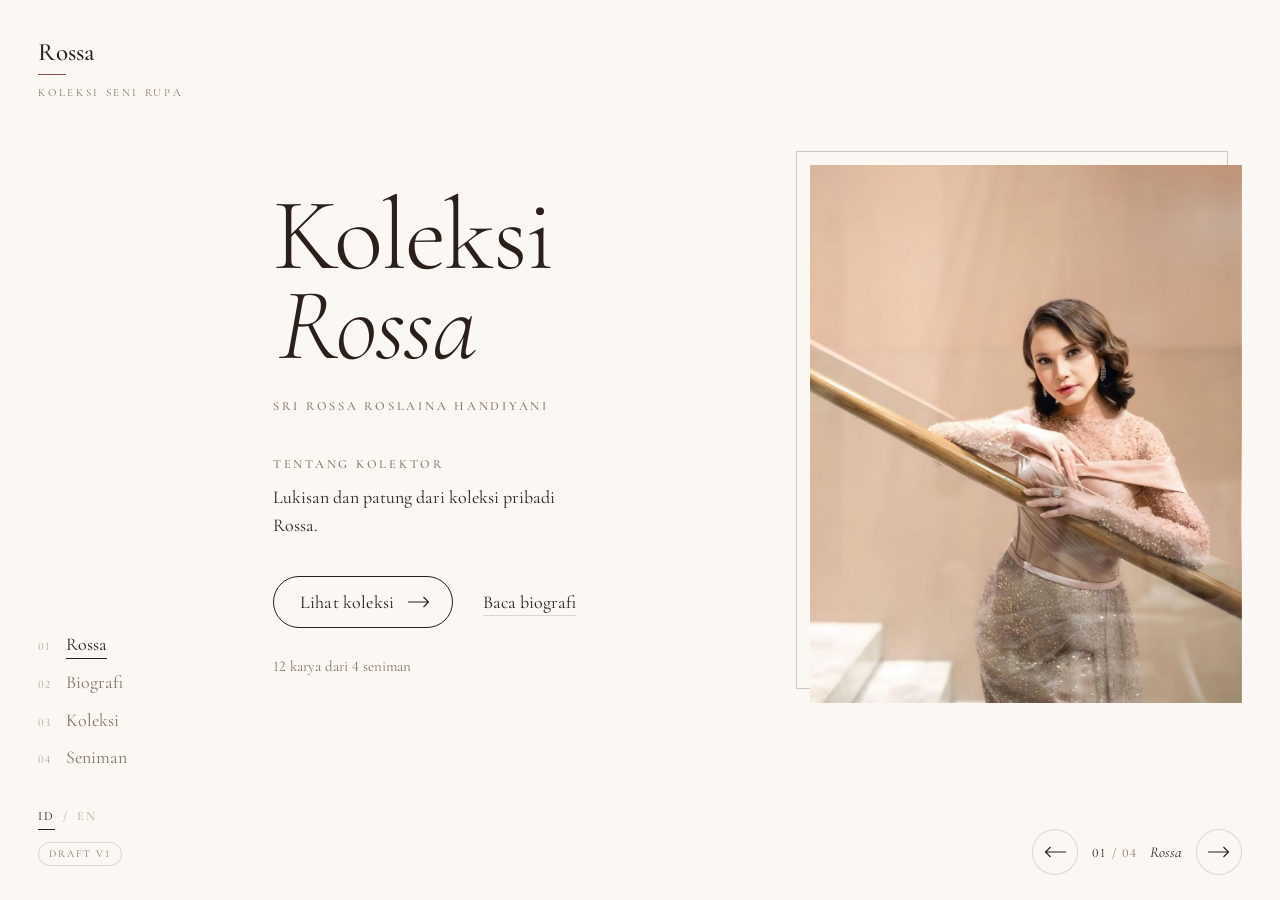
==== preview/Rossa_E-Katalog_Preview_v2.html @ 31f8afa4 "Tambah preview satu file situs (v2) Seluruh situs dalam satu HTML (CSS, JS, huruf, dan potret di-inl" ====
<!doctype html>
<html lang="id">
<head>
  <meta charset="utf-8">
  <meta name="viewport" content="width=device-width, initial-scale=1, viewport-fit=cover">
  <title>Rossa · Koleksi Seni Rupa</title>
  <meta name="description" content="Katalog koleksi seni rupa Rossa: lukisan, patung, dan para senimannya.">
  <meta name="theme-color" content="#FBF7F2">
  <meta property="og:title" content="Rossa · Koleksi Seni Rupa">
  <meta property="og:description" content="Katalog koleksi seni rupa Rossa: lukisan, patung, dan para senimannya.">
  <meta property="og:image" content="">
  <style>
/* Rossa · Koleksi Seni Rupa
   Tampilan situs. Konten diedit di content.js, bukan di sini. */

/* ---------- Huruf: Cormorant Garamond (SIL Open Font License) ---------- */
@font-face{font-family:"Cormorant Garamond";font-style:normal;font-weight:300;font-display:swap;src:url("[data-uri]") format("woff2")}
@font-face{font-family:"Cormorant Garamond";font-style:normal;font-weight:400;font-display:swap;src:url("[data-uri]") format("woff2")}
@font-face{font-family:"Cormorant Garamond";font-style:normal;font-weight:500;font-display:swap;src:url("[data-uri]") format("woff2")}
@font-face{font-family:"Cormorant Garamond";font-style:normal;font-weight:600;font-display:swap;src:url("[data-uri]") format("woff2")}
@font-face{font-family:"Cormorant Garamond";font-style:italic;font-weight:300;font-display:swap;src:url("[data-uri]") format("woff2")}
@font-face{font-family:"Cormorant Garamond";font-style:italic;font-weight:400;font-display:swap;src:url("[data-uri]") format("woff2")}
@font-face{font-family:"Cormorant Garamond";font-style:italic;font-weight:500;font-display:swap;src:url("[data-uri]") format("woff2")}

/* ---------- Ukuran dasar ---------- */
:root{
  --serif:"Cormorant Garamond","Cormorant",Garamond,"Times New Roman",serif;
  --side-w:clamp(196px,15vw,236px);
  --top-h:64px;
  --dock-h:96px;
  --pad:clamp(20px,3vw,44px);
  --ease:cubic-bezier(.22,.61,.36,1);
  --room-t:.8s;
}

/* ---------- Ruang (palet warna) ----------
   silk   : halaman umum, gading hangat
   linen  : ruang lukisan, peach linen dari latar potret Rossa
   velvet : ruang patung, beludru gelap dengan aksen champagne
   stone  : abu batu, cadangan untuk kategori baru
   olive  : hijau zaitun gelap, cadangan untuk kategori baru */
body{
  --bg:#FBF7F2; --ink:#2B1F1C; --muted:#86736A; --soft:#B5A399;
  --line:rgba(43,31,28,.15); --wire:rgba(43,31,28,.34);
  --accent:#8A4E47; --glow:rgba(255,255,255,.92);
  --floor:#EDE3DA; --plinth:#FFFFFF; --plinth-shade:#ECE4DC;
  --pill:rgba(255,255,255,.7); --pill-line:rgba(43,31,28,.13);
  --bar:#D3C5BC; --bar-on:#2B1F1C; --frame:rgba(43,31,28,.22);
}
body[data-room="linen"]{
  --bg:#F2E5DB; --muted:#86695E; --soft:#B99F92;
  --wire:rgba(43,31,28,.36); --glow:rgba(255,250,245,.92);
  --floor:#E6D4C7; --plinth:#FCF8F4; --plinth-shade:#EADBD0;
  --pill:rgba(255,251,247,.66); --bar:#CDB4A7;
}
body[data-room="velvet"]{
  --bg:#231B1B; --ink:#F1E8E0; --muted:#AE9C92; --soft:#75655E;
  --line:rgba(241,232,224,.14); --wire:rgba(241,232,224,.26);
  --accent:#CFAE7C; --glow:rgba(255,222,190,.10);
  --floor:#191313; --plinth:#ECE4DB; --plinth-shade:#C3B6A9;
  --pill:rgba(255,255,255,.05); --pill-line:rgba(241,232,224,.15);
  --bar:#5C4E48; --bar-on:#F1E8E0; --frame:rgba(241,232,224,.22);
}
body[data-room="stone"]{
  --bg:#E6E3DE; --muted:#78716B; --soft:#A9A29B;
  --accent:#6E5847; --glow:rgba(255,255,255,.8);
  --floor:#D8D3CC; --plinth:#F7F5F2; --plinth-shade:#DAD5CE; --bar:#BEB7AF;
}
body[data-room="olive"]{
  --bg:#2E3027; --ink:#EEEDE4; --muted:#A6A894; --soft:#686A5C;
  --line:rgba(238,237,228,.14); --wire:rgba(238,237,228,.26);
  --accent:#CBB78B; --glow:rgba(240,235,200,.08);
  --floor:#24261F; --plinth:#E9E7DD; --plinth-shade:#C4C2B5;
  --pill:rgba(255,255,255,.05); --pill-line:rgba(238,237,228,.15);
  --bar:#57594C; --bar-on:#EEEDE4; --frame:rgba(238,237,228,.22);
}

/* ---------- Dasar ---------- */
*,*::before,*::after{box-sizing:border-box}
html{-webkit-text-size-adjust:100%;text-size-adjust:100%}
body{
  margin:0; min-height:100vh;
  font-family:var(--serif); font-weight:400;
  font-size:clamp(18px,1.2vw,20px); line-height:1.6;
  background-color:var(--bg); color:var(--ink);
  -webkit-font-smoothing:antialiased; -moz-osx-font-smoothing:grayscale;
  font-kerning:normal; font-variant-numeric:oldstyle-nums proportional-nums;
  transition:background-color var(--room-t) var(--ease), color var(--room-t) var(--ease);
}
a{color:inherit;text-decoration:none}
img{display:block;max-width:100%}
button{font:inherit;color:inherit;background:none;border:0;padding:0;margin:0;cursor:pointer}
h1,h2,h3,p{margin:0}
em{font-style:italic}
:focus-visible{outline:1px solid var(--accent);outline-offset:4px}
main{display:block;outline:none}
main:focus{outline:none}
.noscript{padding:40px;font-size:20px}

.skip-link{position:fixed;z-index:100;left:12px;top:-80px;padding:10px 16px;background:var(--ink);color:var(--bg);font-size:16px}
.skip-link:focus{top:12px}

.label{font-size:12.5px;font-weight:500;letter-spacing:.22em;text-transform:uppercase;color:var(--muted);font-variant-numeric:lining-nums;transition:color var(--room-t) var(--ease)}
.muted{color:var(--muted);transition:color var(--room-t) var(--ease)}
.link-u{box-shadow:inset 0 -1px 0 var(--line);transition:box-shadow .3s var(--ease),color .3s}
.link-u:hover{box-shadow:inset 0 -1px 0 currentColor}
.arrow{display:inline-block;flex:0 0 auto}

.btn-pill{
  display:inline-flex;align-items:center;gap:14px;height:52px;padding:0 22px 0 26px;
  border:1px solid var(--ink);border-radius:999px;font-size:18px;letter-spacing:.01em;
  transition:background-color .35s var(--ease),color .35s var(--ease),border-color var(--room-t);
}
.btn-pill:hover{background:var(--ink);color:var(--bg)}

/* ---------- Kolom samping (desktop) ---------- */
.side{
  position:fixed;z-index:40;left:0;top:0;bottom:0;width:var(--side-w);
  padding:40px 0 34px var(--pad);
  display:flex;flex-direction:column;justify-content:space-between;
  pointer-events:none;color:var(--ink);
}
.side > *{pointer-events:auto}
.brand{display:inline-flex;flex-direction:column;gap:9px;width:max-content}
.brand-name{font-size:25px;line-height:1;font-weight:500;letter-spacing:.01em}
.brand-rule{display:block;width:28px;height:1px;background:var(--accent);transition:background-color var(--room-t)}
.brand-sub{font-size:11px;letter-spacing:.24em;text-transform:uppercase;color:var(--muted);transition:color var(--room-t)}
.side-bottom{display:grid;gap:30px}
.side-nav ol{list-style:none;margin:0;padding:0;display:grid;gap:9px}
.side-nav a{display:inline-flex;align-items:baseline;gap:12px;font-size:18px;color:var(--muted);transition:color .3s}
.side-nav a:hover{color:var(--ink)}
.side-nav .n{font-size:11.5px;letter-spacing:.08em;color:var(--soft);font-variant-numeric:lining-nums;min-width:16px;transition:color var(--room-t)}
.side-nav a[aria-current="page"]{color:var(--ink)}
.side-nav a[aria-current="page"] .t{box-shadow:inset 0 -1px 0 currentColor}
.side-foot{display:grid;gap:12px;justify-items:start}
.lang{display:flex;align-items:center;gap:8px;font-size:12.5px;letter-spacing:.16em;color:var(--soft)}
.lang button{padding:4px 0;color:var(--soft);letter-spacing:.16em;transition:color .3s}
.lang button:hover{color:var(--ink)}
.lang button[aria-pressed="true"]{color:var(--ink);box-shadow:inset 0 -1px 0 currentColor}
.draft-tag{display:inline-block;padding:3px 10px 2px;border:1px solid var(--line);border-radius:999px;font-size:10.5px;letter-spacing:.18em;text-transform:uppercase;color:var(--muted);white-space:nowrap;font-variant-numeric:lining-nums}
.contact-link{font-size:15px;color:var(--muted)}
.menu-btn{display:none}
.side > .draft-tag{display:none}
.menu .brand{flex-direction:row;align-items:center;gap:12px}
.menu .brand-name{font-size:22px}
.menu .brand-rule{width:26px;background:var(--muted)}
.end-link{display:block;width:max-content;max-width:100%;transition:color .3s}
.end-link:hover{color:var(--accent)}

main{margin-left:var(--side-w);min-height:100vh}

/* ---------- Menu (ponsel) ---------- */
.menu{
  position:fixed;inset:0;z-index:60;background:var(--bg);color:var(--ink);
  display:flex;flex-direction:column;padding:12px 16px calc(28px + env(safe-area-inset-bottom)) 20px;
}
.menu[hidden]{display:none}
.menu-top{display:flex;align-items:center;justify-content:space-between;height:52px}
.menu nav{margin-top:auto}
.menu nav ol{list-style:none;margin:0;padding:0;display:grid;gap:6px}
.menu nav a{display:flex;align-items:baseline;gap:16px;font-size:44px;line-height:1.12;font-weight:300}
.menu nav a .n{font-size:13px;letter-spacing:.1em;color:var(--soft);font-variant-numeric:lining-nums;min-width:20px}
.menu nav a[aria-current="page"] .t{font-style:italic}
.menu-foot{display:flex;align-items:center;justify-content:space-between;margin-top:40px}

/* ---------- Dok bawah ---------- */
.dock{
  position:fixed;z-index:35;left:var(--side-w);right:0;bottom:0;height:var(--dock-h);
  display:flex;align-items:center;gap:22px;padding:0 var(--pad);
  pointer-events:none;color:var(--ink);
}
.dock > *{pointer-events:auto}
.dock-walk{display:flex;align-items:center;gap:18px;margin:0 auto 0 clamp(0px,8vw,150px)}
.dock-count{display:grid;justify-items:end;line-height:1.2;min-width:120px}
.dock-count .ch{font-style:italic;font-size:16px}
.dock-count .num{font-size:12.5px;letter-spacing:.12em;color:var(--muted);font-variant-numeric:lining-nums;transition:color var(--room-t)}
.minimap{
  display:flex;align-items:flex-end;gap:3px;height:38px;padding:8px 16px;max-width:min(52vw,560px);overflow:hidden;
  border-radius:999px;background:var(--pill);border:1px solid var(--pill-line);
  -webkit-backdrop-filter:blur(8px);backdrop-filter:blur(8px);
  transition:background-color var(--room-t),border-color var(--room-t);
}
.minimap .bar{flex:0 0 auto;width:6px;min-height:5px;background:var(--bar);border-radius:1px;transition:background-color .3s}
.minimap .bar:hover{background:var(--muted)}
.minimap .bar[aria-current="true"]{background:var(--bar-on)}
.minimap .gap{flex:0 0 auto;width:9px}
.minimap.dense .bar{width:3px}
.minimap.dense{gap:2px}
.pager{display:flex;align-items:center;gap:14px;margin-left:auto}
.circle{
  width:46px;height:46px;border-radius:50%;border:1px solid var(--line);
  display:inline-grid;place-items:center;color:var(--ink);background-color:var(--bg);
  transition:border-color .3s,background-color .3s,color .3s;
}
.circle:hover{border-color:var(--ink)}
.pager-label{display:flex;align-items:baseline;gap:6px;font-size:13px;letter-spacing:.1em;color:var(--muted);font-variant-numeric:lining-nums;white-space:nowrap}
.pager-label .cur{color:var(--ink)}
.pager-label .name{font-style:italic;font-size:15px;letter-spacing:0;margin-left:6px;color:var(--ink);max-width:180px;overflow:hidden;text-overflow:ellipsis}

.dock-walk{transition:opacity .35s var(--ease),visibility .35s}
.dock.walk-off .dock-walk{opacity:0;visibility:hidden}
.dock.solo{background:linear-gradient(to top,var(--bg) 42%,transparent)}
.dock.solo.on-stage{background:none}

.view-toggle{position:fixed;z-index:36;top:36px;right:var(--pad);display:flex;gap:18px;font-size:16px}
.view-toggle a{color:var(--muted);transition:color .3s}
.view-toggle a:hover{color:var(--ink)}
.view-toggle a[aria-current="page"]{color:var(--ink);box-shadow:inset 0 -1px 0 currentColor}

/* ---------- Jelajah (dinding galeri horizontal) ---------- */
.walk{position:relative;margin-left:calc(-1 * var(--side-w));width:calc(100% + var(--side-w))}
.walk-sticky{position:sticky;top:0;height:100vh;height:100svh;overflow:hidden}
@media (min-width:900px){
  /* karya memudar saat lewat di bawah kolom samping, supaya menu tetap terbaca */
  .walk-sticky{
    -webkit-mask-image:linear-gradient(to right,transparent calc(var(--side-w) - 64px),#000 calc(var(--side-w) + 28px));
    mask-image:linear-gradient(to right,transparent calc(var(--side-w) - 64px),#000 calc(var(--side-w) + 28px));
  }
}
.walk-track{position:absolute;left:0;top:0;height:100%;display:flex;will-change:transform}
.wi{position:relative;flex:0 0 auto;height:100%}
.floor{
  position:absolute;left:0;right:0;bottom:0;
  background-color:var(--floor);
  background-image:linear-gradient(to bottom,rgba(0,0,0,.035),rgba(0,0,0,0) 30%,rgba(0,0,0,.12));
  box-shadow:inset 0 1px 0 rgba(0,0,0,.05);
  transition:background-color var(--room-t) var(--ease);
}
.floor.fade-in{-webkit-mask-image:linear-gradient(to right,transparent,#000 240px);mask-image:linear-gradient(to right,transparent,#000 240px)}
.wire{position:absolute;top:0;width:1px;background:var(--wire);transition:background-color var(--room-t)}
.glow{position:absolute;border-radius:50%;pointer-events:none;background:radial-gradient(closest-side,var(--glow),rgba(255,255,255,0));transition:background var(--room-t)}
.wi-link{position:static;display:inline}
.wi-link:focus-visible{outline:none}
.wi-link:focus-visible .art{outline:1px solid var(--accent);outline-offset:8px}

/* karya */
.art{position:absolute;display:block}
.art.hang{box-shadow:0 1px 2px rgba(0,0,0,.14),0 22px 38px -22px rgba(0,0,0,.5)}
.art.hang.round{border-radius:50%}
.art.hang.round .ph,.art.hang.round img{border-radius:50%}
.art img{width:100%;height:100%;object-fit:contain}
.art.sculpt img{object-position:50% 100%;filter:drop-shadow(0 16px 18px rgba(0,0,0,.3))}
.art.has-img{box-shadow:none}
.art.hang.has-img img{box-shadow:0 1px 2px rgba(0,0,0,.14),0 22px 38px -22px rgba(0,0,0,.5)}
.art.hang.round.has-img img{object-fit:cover}

/* bidang pengganti saat foto belum ada */
.ph{
  position:absolute;inset:0;overflow:hidden;
  background-color:var(--tone,#B9A79D);
  background-image:
    radial-gradient(120% 90% at 28% 18%,rgba(255,255,255,.22),rgba(255,255,255,0) 60%),
    linear-gradient(160deg,rgba(255,255,255,.07),rgba(0,0,0,.2)),
    url("data:image/svg+xml,%3Csvg xmlns='http://www.w3.org/2000/svg' width='180' height='180'%3E%3Cfilter id='n'%3E%3CfeTurbulence type='fractalNoise' baseFrequency='.85' numOctaves='2' stitchTiles='stitch'/%3E%3CfeColorMatrix values='0 0 0 0 .5 0 0 0 0 .5 0 0 0 0 .5 0 0 0 .6 0'/%3E%3C/filter%3E%3Crect width='100%25' height='100%25' filter='url(%23n)'/%3E%3C/svg%3E");
  background-blend-mode:normal,normal,soft-light;
}
.art.sculpt .ph{
  border-radius:var(--shape,46% 46% 12% 12% / 36% 36% 9% 9%);
  background-image:
    radial-gradient(70% 55% at 34% 24%,rgba(255,255,255,.34),rgba(255,255,255,0) 62%),
    linear-gradient(to right,rgba(0,0,0,0) 38%,rgba(0,0,0,.3)),
    url("data:image/svg+xml,%3Csvg xmlns='http://www.w3.org/2000/svg' width='180' height='180'%3E%3Cfilter id='n'%3E%3CfeTurbulence type='fractalNoise' baseFrequency='.85' numOctaves='2' stitchTiles='stitch'/%3E%3CfeColorMatrix values='0 0 0 0 .5 0 0 0 0 .5 0 0 0 0 .5 0 0 0 .6 0'/%3E%3C/filter%3E%3Crect width='100%25' height='100%25' filter='url(%23n)'/%3E%3C/svg%3E");
  box-shadow:0 18px 22px -16px rgba(0,0,0,.45);
}
.ph-label{
  position:absolute;left:0;right:0;bottom:11%;text-align:center;
  font-size:10px;font-weight:500;letter-spacing:.2em;text-transform:uppercase;
  color:rgba(255,255,255,.78);pointer-events:none;padding:0 6px;line-height:1.3;
}
.art.small .ph-label{display:none}

/* pedestal */
.plinth{
  position:absolute;
  background:linear-gradient(to right,var(--plinth-shade),var(--plinth) 16%,var(--plinth) 72%,var(--plinth-shade));
  box-shadow:0 30px 34px -30px rgba(0,0,0,.55);
  transition:background var(--room-t);
}
.plinth::before{content:"";position:absolute;left:0;right:0;top:0;height:5px;background:rgba(255,255,255,.55)}
.plinth::after{content:"";position:absolute;left:-10%;right:-10%;bottom:-9px;height:16px;background:radial-gradient(closest-side,rgba(0,0,0,.3),rgba(0,0,0,0))}

/* keterangan karya */
.cap{position:absolute;display:grid;grid-template-columns:30px minmax(0,1fr);column-gap:4px;row-gap:1px;font-size:15px;line-height:1.35;color:var(--ink)}
.cap > *{grid-column:2}
.cap .cap-n{grid-column:1;grid-row:1;font-size:12px;letter-spacing:.06em;color:var(--soft);padding-top:5px;font-variant-numeric:lining-nums;transition:color var(--room-t)}
.cap .cap-t{font-style:italic;font-size:19px;line-height:1.2}
.cap .cap-a{font-size:14.5px}
.cap .cap-m{font-size:14px;color:var(--muted);transition:color var(--room-t)}
.cap .cap-s{font-size:11px;font-weight:500;letter-spacing:.16em;text-transform:uppercase;color:var(--accent);margin-top:4px;transition:color var(--room-t)}
.wi-link:hover .cap-t{box-shadow:inset 0 -1px 0 currentColor}

/* pembuka bab */
.intro{position:absolute;left:0}
.intro .label{display:block}
.intro-title{font-style:italic;font-weight:300;font-size:clamp(64px,7.2vw,124px);line-height:.95;letter-spacing:-.01em;margin:.18em 0 .3em}
.intro-text{font-size:clamp(18px,1.45vw,22px);line-height:1.55;color:var(--muted);max-width:30ch;transition:color var(--room-t)}
.intro-count{display:block;margin-top:14px}
.intro-hint{display:flex;align-items:center;gap:18px;margin-top:40px;font-size:12px;font-weight:500;letter-spacing:.22em;text-transform:uppercase;color:var(--accent)}
.intro-hint::after{content:"";width:52px;height:1px;background:currentColor}
.intro-links{display:flex;flex-wrap:wrap;gap:10px 26px;margin-top:26px;font-size:17px}
.bench{position:absolute;color:var(--soft);transition:color var(--room-t)}
.end-title{font-style:italic;font-weight:300;font-size:clamp(48px,5vw,84px);line-height:1;margin:.22em 0 .32em}

/* ---------- Beranda ---------- */
.home{
  min-height:100vh;min-height:100svh;
  display:grid;grid-template-columns:minmax(0,1fr) auto;
  grid-template-rows:1fr auto auto 1fr;
  grid-template-areas:". portrait" "head portrait" "body portrait" ". portrait";
  column-gap:clamp(32px,5vw,96px);
  padding:72px var(--pad) calc(var(--dock-h) + 8px) clamp(20px,6vw,110px);
}
.home-head{grid-area:head}
.home-body{grid-area:body}
.home .portrait{grid-area:portrait;align-self:center}
.home-title{font-weight:300;font-size:clamp(60px,min(8vw,13vh),140px);line-height:.88;letter-spacing:-.018em}
.home-title .l1,.home-title .l2{display:block;white-space:nowrap}
.home-title .l2{font-style:italic;padding-left:.05em}
.home-sub{display:block;margin-top:26px}
.home-about{margin-top:38px;max-width:34ch}
.home-about .label{display:block;margin-bottom:10px}
.home-about p{font-size:clamp(18px,1.35vw,21px);line-height:1.55}
.home-cta{display:flex;flex-wrap:wrap;align-items:center;gap:18px 30px;margin-top:36px}
.home-count{display:block;margin-top:26px;font-size:15px;color:var(--muted);font-variant-numeric:lining-nums}
.portrait{position:relative;margin:0;justify-self:end}
.portrait::before{content:"";position:absolute;inset:-14px 14px 14px -14px;border:1px solid var(--frame);pointer-events:none}
.portrait img{position:relative;height:min(calc(100svh - 200px),700px,42vw);width:auto;aspect-ratio:1080/1346;object-fit:cover}

/* ---------- Halaman teks umum ---------- */
.page{padding:clamp(64px,10vh,118px) var(--pad) calc(var(--dock-h) + 90px) clamp(20px,6vw,110px);max-width:1440px}
.page-title{font-weight:300;font-style:italic;font-size:clamp(64px,8vw,128px);line-height:.92;letter-spacing:-.012em;margin-top:14px}

/* ---------- Biografi ---------- */
.bio-head{display:grid;grid-template-columns:minmax(0,1fr) auto;gap:clamp(32px,5vw,96px);align-items:end}
.bio-title{font-weight:300;font-size:clamp(92px,11.5vw,184px);line-height:.84;letter-spacing:-.02em;margin:16px 0 12px}
.bio-full{font-style:italic;font-size:clamp(21px,1.9vw,29px);color:var(--muted)}
.bio-statement{font-style:italic;font-weight:300;font-size:clamp(28px,2.7vw,42px);line-height:1.16;margin-top:40px;max-width:17ch}
.bio-head .portrait img{height:min(68vh,620px,40vw)}
.bio-body{display:grid;grid-template-columns:minmax(220px,.5fr) minmax(0,1.5fr);gap:clamp(32px,5vw,96px);margin-top:clamp(72px,11vh,128px)}
.facts{margin:0;border-top:1px solid var(--line);align-self:start}
.facts > div{padding:14px 0 15px;border-bottom:1px solid var(--line)}
.facts dt{font-size:11.5px;font-weight:500;letter-spacing:.2em;text-transform:uppercase;color:var(--muted)}
.facts dd{margin:5px 0 0;font-size:18px;line-height:1.4}
.prose p{max-width:62ch;font-size:clamp(19px,1.38vw,21px);line-height:1.68}
.prose p + p{margin-top:1.05em}
.milestones{margin-top:clamp(80px,12vh,130px)}
.ms-list{list-style:none;margin:26px 0 0;padding:0;border-top:1px solid var(--line);max-width:980px}
.ms-list li{display:grid;grid-template-columns:130px minmax(0,1fr);gap:24px;padding:18px 0;border-bottom:1px solid var(--line);align-items:baseline}
.ms-year{font-style:italic;font-size:30px;line-height:1;font-variant-numeric:lining-nums}
.ms-text{font-size:19px;line-height:1.5}
.page-end{margin-top:clamp(64px,10vh,110px)}

/* ---------- Daftar seniman ---------- */
.alist{list-style:none;margin:56px 0 0;padding:0;border-top:1px solid var(--line)}
.alist a{display:grid;grid-template-columns:54px minmax(0,1fr) auto;align-items:baseline;gap:22px;padding:24px 0 22px;border-bottom:1px solid var(--line)}
.alist .n{font-size:12.5px;letter-spacing:.1em;color:var(--soft);font-variant-numeric:lining-nums}
.alist .nm{font-weight:300;font-size:clamp(36px,4.4vw,68px);line-height:1.04;transition:color .3s}
.alist a:hover .nm{color:var(--accent);font-style:italic}
.alist .meta{text-align:right;font-size:16px;line-height:1.4;color:var(--muted)}
.peek{position:fixed;z-index:50;left:0;top:0;width:200px;height:200px;pointer-events:none;opacity:0;transition:opacity .25s var(--ease)}
.peek.on{opacity:1}
.peek .art{position:absolute}

/* ---------- Halaman seniman ---------- */
.artist-head{display:grid;grid-template-columns:minmax(0,.9fr) minmax(0,1.1fr);align-content:start;gap:clamp(32px,5vw,96px);padding:clamp(64px,10vh,118px) var(--pad) 64px clamp(20px,6vw,110px);max-width:1440px;min-height:calc(100svh - var(--dock-h) - 70px)}
.artist-name{font-weight:300;font-style:italic;font-size:clamp(56px,6.4vw,108px);line-height:.95;letter-spacing:-.012em;margin:14px 0 22px}
.artist-meta{margin:0;display:grid;gap:8px}
.artist-meta div{display:flex;gap:14px;align-items:baseline}
.artist-meta dt{font-size:11.5px;font-weight:500;letter-spacing:.2em;text-transform:uppercase;color:var(--muted);min-width:96px}
.artist-meta dd{margin:0;font-size:18px}
.artist-portrait{margin-top:28px;width:min(260px,70%)}
.artist-head .prose{padding-top:clamp(0px,3vh,40px)}
.section-label{display:flex;align-items:baseline;gap:16px;padding:0 var(--pad) 22px clamp(20px,6vw,110px)}

/* ---------- Halaman karya ---------- */
.work{position:relative;display:grid;grid-template-columns:minmax(0,1.5fr) minmax(320px,.85fr);min-height:100vh;min-height:100svh}
.stage{position:absolute;left:0;top:0;width:100%;height:100vh;height:100svh;overflow:hidden}
.stage .floor{-webkit-mask-image:linear-gradient(to right,transparent,#000 160px);mask-image:linear-gradient(to right,transparent,#000 160px)}
.stage .art.zoomable{cursor:zoom-in}
.work-info{grid-column:2;position:relative;z-index:1;align-self:center;padding:clamp(56px,10vh,110px) var(--pad) calc(var(--dock-h) + 30px) clamp(8px,2vw,32px)}
.back{display:inline-flex;align-items:center;gap:10px;font-size:16px;color:var(--muted);transition:color .3s}
.back:hover{color:var(--ink)}
.work-info .label{display:block;margin-top:40px}
.work-title{font-style:italic;font-weight:300;font-size:clamp(46px,4.6vw,78px);line-height:1;letter-spacing:-.01em;margin:14px 0 10px}
.work-artist{font-size:23px}
.work-dl{margin:34px 0 0;border-top:1px solid var(--line);max-width:520px}
.work-dl div{display:grid;grid-template-columns:132px minmax(0,1fr);gap:16px;padding:12px 0;border-bottom:1px solid var(--line)}
.work-dl dt{color:var(--muted);font-size:15px;padding-top:2px}
.work-dl dd{margin:0;font-size:18px;line-height:1.45}
.work-note{margin-top:26px;max-width:46ch;font-size:19px;line-height:1.6}
.work-more{display:flex;flex-wrap:wrap;gap:10px 26px;margin-top:28px;font-size:17px}

.lightbox{position:fixed;inset:0;z-index:80;background:rgba(24,19,18,.95);display:grid;place-items:center;padding:4vmin;cursor:zoom-out}
.lightbox[hidden]{display:none}
.lightbox img{max-width:100%;max-height:100%;object-fit:contain}
.lightbox .circle{position:absolute;top:18px;right:18px;color:#F1E8E0;border-color:rgba(241,232,224,.3);background-color:rgba(24,19,18,.6)}

/* ---------- Indeks koleksi ---------- */
.filters{display:flex;flex-wrap:wrap;gap:10px;margin-top:34px}
.chip{height:40px;padding:0 18px;border:1px solid var(--line);border-radius:999px;font-size:16px;display:inline-flex;align-items:center;gap:8px;transition:background-color .3s,color .3s,border-color .3s}
.chip .c{font-size:12px;letter-spacing:.08em;color:var(--muted);font-variant-numeric:lining-nums}
.chip:hover{border-color:var(--ink)}
.chip[aria-current="true"]{background:var(--ink);color:var(--bg);border-color:var(--ink)}
.chip[aria-current="true"] .c{color:inherit;opacity:.7}
.grid{display:grid;grid-template-columns:repeat(auto-fill,minmax(230px,1fr));gap:56px 34px;margin-top:48px}
.card{display:block}
.card-plate{position:relative;height:250px;display:flex;align-items:flex-end;justify-content:center;container-type:size;background:linear-gradient(to bottom,rgba(0,0,0,0),rgba(0,0,0,.035));border-bottom:1px solid var(--line)}
.card-art{position:relative;aspect-ratio:var(--r);width:min(76cqw,calc(78cqh * var(--r)));margin-bottom:12cqh}
.card-art.round{border-radius:50%}
.card-art .ph,.card-art img{position:absolute;inset:0;width:100%;height:100%}
.card-art img{object-fit:contain}
.card-art.round .ph,.card-art.round img{border-radius:50%}
.card-art.hang{box-shadow:0 1px 2px rgba(0,0,0,.12),0 16px 26px -18px rgba(0,0,0,.45)}
.card-art.has-img{box-shadow:none}
.card-art.sculpt .ph{border-radius:var(--shape);background-image:radial-gradient(70% 55% at 34% 24%,rgba(255,255,255,.34),rgba(255,255,255,0) 62%),linear-gradient(to right,rgba(0,0,0,0) 38%,rgba(0,0,0,.3))}
.card-art .ph-label{font-size:9px;bottom:10%}
.card-meta{display:grid;grid-template-columns:30px minmax(0,1fr);column-gap:4px;margin-top:16px;line-height:1.35}
.card-meta > *{grid-column:2}
.card-meta .n{grid-column:1;grid-row:1;font-size:12px;letter-spacing:.06em;color:var(--soft);padding-top:5px;font-variant-numeric:lining-nums}
.card-meta .t{font-style:italic;font-size:20px}
.card-meta .a{font-size:15px}
.card-meta .m{font-size:14px;color:var(--muted)}
.card:hover .t{box-shadow:inset 0 -1px 0 currentColor}
.empty{margin-top:40px;color:var(--muted)}

.notfound{min-height:80vh;display:grid;align-content:center;gap:24px}

/* ---------- Transisi halaman ---------- */
main.enter{animation:pageIn .5s var(--ease) both}
@keyframes pageIn{from{opacity:0}to{opacity:1}}

/* ---------- Ponsel dan tablet kecil ---------- */
@media (max-width:899px){
  .side{
    bottom:auto;right:0;width:auto;height:var(--top-h);
    padding:0 12px 0 20px;flex-direction:row;align-items:center;
    background:var(--bg);transition:background-color var(--room-t) var(--ease);
  }
  .brand{flex-direction:row;align-items:center;gap:12px}
  .brand-name{font-size:22px}
  .brand-rule{width:26px;background:var(--muted)}
  .brand-sub{font-size:10.5px}
  .side-bottom{display:none}
  .side > .draft-tag{display:inline-block;margin-left:auto;margin-right:10px;font-size:9.5px;padding:2px 8px 1px}
  .menu-btn{display:inline-grid;place-items:center;width:44px;height:44px;border-radius:50%;border:1px solid var(--line);flex:0 0 auto}
  main{margin-left:0;padding-top:var(--top-h)}

  .dock{left:0;height:auto;flex-direction:column;gap:10px;padding:10px 16px calc(12px + env(safe-area-inset-bottom));background:linear-gradient(to top,var(--bg) 62%,rgba(0,0,0,0));transition:background var(--room-t)}
  .dock.solo.on-stage{background:linear-gradient(to top,var(--bg) 62%,rgba(0,0,0,0))}
  .dock-walk{flex-direction:column-reverse;gap:6px;margin:0;width:100%}
  .dock-count{display:flex;gap:10px;align-items:baseline;justify-items:center;min-width:0}
  .minimap{max-width:100%;justify-content:center;height:34px;padding:7px 14px}
  .pager{margin:0}
  .circle{width:44px;height:44px}
  .pager-label .name{display:none}

  .view-toggle{top:calc(var(--top-h) + 12px);right:16px;font-size:15px;gap:14px}

  .walk{margin-left:0;width:100%}
  .walk .walk-sticky{top:0}
  .cap{grid-template-columns:26px minmax(0,1fr)}
  .intro-title{font-size:clamp(50px,14vw,72px)}
  .intro-text{font-size:18px}
  .intro-hint{margin-top:26px}

  .home{grid-template-columns:1fr;grid-template-rows:auto;grid-template-areas:"head" "portrait" "body";gap:0;padding:28px 20px 150px}
  .home-title{font-size:clamp(64px,19vw,96px)}
  .home-sub{margin-top:18px}
  .home .portrait{justify-self:stretch;margin:42px 14px 10px 14px}
  .home .portrait img{height:auto;width:100%}
  .home-about{margin-top:34px}

  .page{padding:36px 20px 170px}
  .bio-head{grid-template-columns:1fr}
  .bio-head .portrait{justify-self:stretch;margin:34px 14px 0 14px}
  .bio-head .portrait img{height:auto;width:100%}
  .bio-title{font-size:clamp(84px,25vw,120px)}
  .bio-statement{margin-top:26px}
  .bio-body{grid-template-columns:1fr;margin-top:56px}
  .ms-list li{grid-template-columns:76px minmax(0,1fr);gap:14px}
  .ms-year{font-size:24px}
  .ms-text{font-size:18px}

  .alist a{grid-template-columns:34px minmax(0,1fr);gap:12px}
  .alist .meta{grid-column:2;text-align:left;font-size:15px}
  .alist .nm{font-size:clamp(34px,10vw,48px)}

  .artist-head{grid-template-columns:1fr;padding:36px 20px 44px;gap:28px;min-height:0}
  .section-label{padding:0 20px 16px}

  .work{grid-template-columns:1fr}
  .stage{position:relative;width:auto;height:62svh;min-height:380px}
  .work-info{grid-column:1;padding:30px 20px 170px}
  .work-info .label{margin-top:28px}

  .grid{grid-template-columns:repeat(2,minmax(0,1fr));gap:40px 16px}
  .card-plate{height:180px}
  .card-meta{grid-template-columns:22px minmax(0,1fr)}
  .card-meta .t{font-size:18px}
}
@media (max-width:479px){
  .side:has(> .draft-tag) .brand-sub{display:none}
}
@media (max-width:899px) and (min-width:600px){
  .grid{grid-template-columns:repeat(3,minmax(0,1fr))}
}
@media (hover:none){
  .peek{display:none}
}
@media (prefers-reduced-motion:reduce){
  *,*::before,*::after{animation-duration:.01ms!important;animation-iteration-count:1!important;transition-duration:.01ms!important;scroll-behavior:auto!important}
}

/* ---------- Tambahan brief: potret bio, liputan, cerita kolektor, foto panggung, detail karya ---------- */
.bio-title.long{font-size:clamp(64px,7.6vw,124px);line-height:.9}
.bio-title.long em{display:block;font-style:italic}
.collector-portrait{margin:0;max-width:430px;width:min(430px,34vw);justify-self:end;align-self:end}
.collector-portrait img{display:block;width:100%;height:auto;aspect-ratio:4/5;object-fit:cover;object-position:50% 18%;filter:grayscale(1) contrast(.96)}
.collector-portrait figcaption,.stage-photo figcaption{margin-top:.65rem;font-size:.8rem;line-height:1.5;color:var(--muted)}
.collector-portrait figcaption .link-u,.stage-photo figcaption .link-u{font-size:inherit}
.prose .collector-story,.prose .coverage{margin-top:48px;padding-top:24px;border-top:1px solid var(--line);max-width:62ch}
.collector-story h2{font-weight:400;font-style:italic;font-size:clamp(26px,2.2vw,34px);line-height:1.15;margin:0 0 14px}
.coverage .label{display:block;margin-bottom:12px}
.ms-wrap{display:grid;grid-template-columns:minmax(0,980px);gap:clamp(32px,5vw,80px);align-items:start}
.ms-wrap:has(.stage-photo){grid-template-columns:minmax(0,1fr) minmax(220px,380px)}
.stage-photo{margin:26px 0 0}
.stage-photo img{display:block;width:100%;height:auto}
.work-cnote{margin-top:26px;max-width:46ch}
.work-cnote p{margin:8px 0 0;font-size:19px;line-height:1.6}
.work-details{margin-top:26px}
.wd-row{display:flex;flex-wrap:wrap;gap:10px;margin-top:10px}
.wd-row img{display:block;width:84px;height:84px;object-fit:cover}
.work-credit{margin-top:22px;font-size:14px;color:var(--muted)}
@media (max-width:899px){
  .collector-portrait{justify-self:start;width:100%;margin-top:34px}
  .ms-wrap,.ms-wrap:has(.stage-photo){grid-template-columns:minmax(0,1fr)}
  .stage-photo{max-width:430px}
}

</style>
</head>
<body data-room="silk">
  <button class="skip-link" type="button" id="skip">Langsung ke konten</button>
  <header class="side" id="side"></header>
  <div class="menu" id="menu" hidden></div>
  <main id="main" tabindex="-1"></main>
  <div class="dock" id="dock"></div>
  <div class="peek" id="peek" aria-hidden="true"></div>
  <noscript><p class="noscript">Aktifkan JavaScript untuk melihat katalog ini.</p></noscript>
  <script>
/* =====================================================================
   KONTEN SITUS : KOLEKSI ROSSA
   ---------------------------------------------------------------------
   Semua teks, data seniman, dan data karya ada di file ini.
   File lain (index.html, assets/) tidak perlu disentuh.

   ATURAN SINGKAT
   1. Teks dua bahasa ditulis begini:  { id: "Teks Indonesia", en: "English text" }
      Kalau cukup satu bahasa, tulis teks biasa:  "Teks"
   2. Tanda bintang membuat huruf miring:  *Tegar*  tampil sebagai  Tegar (miring)
   3. Setiap baris data diakhiri koma. Teks selalu di dalam tanda kutip " ".
   4. Foto: taruh file di folder images/, lalu tulis path-nya,
      contoh  image: "images/works/tanpa-judul-1.jpg"
      Kosongkan ( "" ) bila foto belum ada; situs menampilkan bidang pengganti.
   5. Baris yang diawali  //  adalah catatan, tidak tampil di situs.

   Tanda  [DUMMY]  = isi contoh, wajib diganti data asli sebelum tayang.
   Tanda  [CEK]    = sudah berdasarkan sumber/data, tetap minta konfirmasi tim Rossa.
   ===================================================================== */

window.SITE = {

  /* -------------------------------------------------------------------
     1. PENGATURAN UMUM
     ------------------------------------------------------------------- */
  settings: {
    siteName: "Rossa",
    siteSubtitle: { id: "Koleksi Seni Rupa", en: "Art Collection" },

    defaultLanguage: "id",          // bahasa saat situs pertama dibuka: "id" atau "en"
    languages: ["id", "en"],        // hapus salah satu untuk situs satu bahasa

    draftLabel: "Draft v1",         // label kecil penanda draf. Kosongkan ("") saat situs siap tayang.

    // Karya dan seniman bertanda  sample: true  adalah contoh tata letak.
    // WAJIB diubah ke false sebelum tayang: halaman publik tidak boleh memuat karya contoh.
    showSamples: true,
    contactEmail: ""                // isi bila ingin tautan kontak tampil, contoh "hello@domain.com"
  },


  /* -------------------------------------------------------------------
     2. KOLEKTOR (Beranda dan halaman Biografi)
     ------------------------------------------------------------------- */
  collector: {
    name: "Rossa",
    fullName: "Sri Rossa Roslaina Handiyani",
    portrait: "[data-uri]",
    portraitAlt: { id: "Potret Rossa", en: "Portrait of Rossa" },

    // Judul besar di beranda. Baris kedua tampil miring.
    heroLine1: { id: "Koleksi", en: "The Rossa" },
    heroLine2: { id: "Rossa", en: "Collection" },

    // Paragraf pendek di beranda
    intro: {
      id: "Lukisan dan patung dari koleksi pribadi Rossa.",
      en: "Paintings and sculpture from Rossa's private collection."
    },

    // Judul halaman Biografi. Bagian di antara bintang tampil miring di baris kedua.
    bioTitle: { id: "Rossa, *sang kolektor*", en: "Rossa, *the collector*" },

    // Potret di halaman Biografi: panel kecil di sebelah teks, crop 4:5, monokrom.
    // Still wawancara Medcom ID, 19 Mei 2023 (file sumber 541 × 768 px).
    bioPortrait: {
      src: "https://upload.wikimedia.org/wikipedia/commons/5/50/Rossa_at_Ngobras_Special_Medcom_ID.png",
      width: 541, height: 768,
      alt: { id: "Rossa tertawa sambil memegang mikrofon dalam wawancara Medcom ID.",
             en: "Rossa laughing as she holds a microphone during a Medcom ID interview." },
      credit: {
        text: { id: "Rossa dalam wawancara, 2023. Still oleh", en: "Rossa in an interview, 2023. Still by" },
        source: { label: "Medcom ID", href: "https://commons.wikimedia.org/wiki/File:Rossa_at_Ngobras_Special_Medcom_ID.png" },
        license: { label: "CC BY 3.0", href: "https://creativecommons.org/licenses/by/3.0/" },
        note: { id: "Crop dan konversi monokrom untuk katalog.", en: "Cropped and converted to monochrome for the catalogue." }
      }
    },

    // Kalimat besar di halaman Biografi
    statement: {
      id: "Lukisan, patung, dan apa pun yang datang berikutnya.",
      en: "Painting, sculpture, and whatever comes next."
    },

    // Paragraf biografi, tampil berurutan. Paragraf 1 dan 2 dari copy website.
    biography: [
      {
        id: "Di rumah Rossa, lukisan berukuran besar mendapat tempat di ruang yang diterangi cahaya jendela. Saat berbincang dengan ELLE Indonesia pada 2022, ia bercerita tentang perubahan seleranya dalam menata rumah. Ia mulai menghadirkan karya kontemporer dengan warna yang lebih berani. Baginya, melihat karya-karya itu di rumah membawa kegembiraan tersendiri.",
        // [CEK] terjemahan Inggris
        en: "In Rossa's home, large paintings are given space in rooms lit by the windows. Speaking with ELLE Indonesia in 2022, she described how her taste in furnishing her home had changed. She began bringing in contemporary works in bolder colours. For her, seeing those works at home brings a joy of its own."
      },
      {
        id: "Publik mengenal Rossa lewat lagu seperti *Tegar*, ciptaan Melly Goeslaw yang ia bawakan pada 1999. Di katalog ini, ia hadir sebagai kolektor. Melalui pilihan lukisan dan patung dari koleksi pribadinya, pengunjung diajak melihat karya-karya yang selama ini ia nikmati dari dekat.",
        // [CEK] terjemahan Inggris
        en: "The public knows Rossa through songs such as *Tegar*, written by Melly Goeslaw and recorded by her in 1999. In this catalogue she appears as a collector. Through a selection of paintings and sculptures from her private collection, visitors are invited to see up close the works she has long enjoyed."
      },
      // [CEK] Komisi TEGAR.
      {
        id: "Rossa juga mengoleksi lewat komisi. *TEGAR*, patung yang berangkat dari lagunya tahun 1999, saat ini sedang diciptakan untuknya oleh Aditya Sena Hadikusumo.",
        en: "Rossa also collects through commission. *TEGAR*, a sculpture drawn from her 1999 song, is currently being created for her by Aditya Sena Hadikusumo."
      }
    ],

    // Cerita akuisisi pertama atau alasan memilih satu karya.
    // Isi HANYA setelah Rossa menyampaikannya sendiri. Selama paragraphs kosong, bagian ini tidak tampil.
    // work (opsional) = slug karya yang diceritakan.
    story: {
      title: "",
      paragraphs: [],
      work: ""
    },

    // Label liputan, tampil di bawah biografi.
    coverage: {
      title: { id: "Di rumah Rossa", en: "At Rossa's home" },
      text: { id: "Dalam episode *My Home My Style*, Rossa memperlihatkan sejumlah karya favorit di kediamannya.",
              en: "In an episode of *My Home My Style*, Rossa shows a number of her favourite works at home." },
      link: { label: { id: "Tonton liputan ELLE Indonesia", en: "Watch the ELLE Indonesia feature" },
              href: "https://elle.co.id/elle-tv/rossa-unjuk-koleksi-seni-yang-menghidupkan-karakter-rumahnya-my-home-my-style" }
    },

    // Kolom data singkat di halaman Biografi. Baris "Koleksi" dibuat otomatis dari daftar kategori.
    facts: [
      { label: { id: "Lahir", en: "Born" },
        value: { id: "Sumedang, Jawa Barat, 9 Oktober 1978", en: "Sumedang, West Java, 9 October 1978" } },
      { label: { id: "Dikenal sebagai", en: "Known as" },
        value: { id: "Rossa, Teh Oca; di Malaysia, Dato' Sri Rossa", en: "Rossa, Teh Oca; in Malaysia, Dato' Sri Rossa" } },
      { label: { id: "Pendidikan", en: "Education" },
        value: { id: "FISIP Universitas Indonesia, lulus 2002", en: "Faculty of Social and Political Sciences, Universitas Indonesia, 2002" } }
      // [DUMMY] contoh baris tambahan:
      // { label: { id: "Mulai mengoleksi", en: "Collecting since" }, value: "20XX" },
    ],

    // Foto arsip karier di samping tonggak perjalanan. Berwarna, rasio asli.
    stagePhoto: {
      src: "https://upload.wikimedia.org/wikipedia/commons/1/14/ROSSA_THE_JOURNEY_OF_21_DAZZLING_YEARS_%282017%29.jpg",
      width: 1291, height: 1614,
      alt: { id: "Rossa di atas panggung konser The Journey of 21 Dazzling Years, 2017.",
             en: "Rossa on stage at The Journey of 21 Dazzling Years concert, 2017." },
      credit: {
        text: { id: "Konser *The Journey of 21 Dazzling Years*, 2017. Foto:", en: "*The Journey of 21 Dazzling Years* concert, 2017. Photo:" },
        source: { label: "Nash Rassudin", href: "https://commons.wikimedia.org/wiki/File:ROSSA_THE_JOURNEY_OF_21_DAZZLING_YEARS_(2017).jpg" },
        license: { label: "CC BY-SA 4.0", href: "https://creativecommons.org/licenses/by-sa/4.0/" }
      }
    },

    // Tonggak perjalanan. [CEK] semua tahun berdasarkan sumber publik.
    milestones: [
      { year: "1988", text: { id: "Album pertama, *Gadis Ingusan*.", en: "First album, *Gadis Ingusan*." } },
      { year: "1996", text: { id: "*Nada-Nada Cinta* melambungkan namanya.", en: "*Nada-Nada Cinta* brings her to national attention." } },
      { year: "1999", text: { id: "Album *Tegar*, bersertifikat multi-platinum.", en: "The album *Tegar*, certified multi-platinum." } },
      { year: "2002", text: { id: "Lulus dari FISIP Universitas Indonesia.", en: "Graduates from Universitas Indonesia." } },
      { year: "2010", text: { id: "Konser *Melodi Cinta* di Stadium Putra Bukit Jalil, Malaysia, di hadapan lebih dari 12.000 penonton.", en: "*Melodi Cinta* concert at Stadium Putra Bukit Jalil, Malaysia, for more than 12,000 people." } },
      { year: "2023", text: { id: "Album *Another Journey: The Beginning*.", en: "Releases *Another Journey: The Beginning*." } },
      { year: { id: "Kini", en: "Now" }, text: { id: "Patung komisi *TEGAR* dalam proses penciptaan bersama Aditya Sena Hadikusumo.", en: "The commissioned sculpture *TEGAR* is in progress with Aditya Sena Hadikusumo." } }
    ]
  },


  /* -------------------------------------------------------------------
     3. KATEGORI KARYA
     Urutan di sini = urutan bab saat menjelajah koleksi.
     display : "hang"   = digantung di dinding (lukisan, karya kertas, foto)
               "plinth" = berdiri di atas pedestal (patung kecil-sedang)
               "floor"  = berdiri langsung di lantai (patung besar, instalasi)
     room    : warna ruang bab ini: "linen", "velvet", "stone", "olive", "silk"
     Kategori tanpa karya tidak ditampilkan, jadi aman ditambah lebih dulu.
     ------------------------------------------------------------------- */
  categories: [
    {
      id: "lukisan",
      name: { id: "Lukisan", en: "Painting" },
      // [DUMMY]
      intro: {
        id: "Karya dua dimensi di atas kanvas, linen, dan papan, dari bidang kecil yang akrab dipandang dari dekat hingga kanvas yang menguasai satu dinding.",
        en: "Two-dimensional works on canvas, linen and board, from small panels meant to be seen up close to canvases that hold an entire wall."
      },
      display: "hang",
      room: "linen"
    },
    {
      id: "patung",
      name: { id: "Patung", en: "Sculpture" },
      // [DUMMY]
      intro: {
        id: "Karya tiga dimensi dalam perunggu, kayu, batu, dan resin, termasuk karya yang sedang diciptakan khusus untuk koleksi ini.",
        en: "Three-dimensional works in bronze, wood, stone and resin, including a work being made especially for this collection."
      },
      display: "plinth",
      room: "velvet"
    }

    // Contoh kategori baru. Hapus tanda // di depan baris-barisnya untuk mengaktifkan,
    // dan jangan lupa tambahkan koma setelah kurung kurawal kategori di atasnya.
    // {
    //   id: "karya-kertas",
    //   name: { id: "Karya di Atas Kertas", en: "Works on Paper" },
    //   intro: { id: "Tulisan pengantar bab.", en: "Chapter introduction." },
    //   display: "hang",
    //   room: "stone"
    // }
  ],


  /* -------------------------------------------------------------------
     4. SENIMAN
     slug  = ID unik, huruf kecil tanpa spasi. Dipakai di alamat halaman
             dan untuk menghubungkan karya ke senimannya. Jangan diubah setelah tayang.
     Urutan di sini = urutan di halaman Seniman.
     ------------------------------------------------------------------- */
  artists: [
    {
      // [CEK] Draf biografi, mohon ditinjau.
      slug: "aditya-sena-hadikusumo",
      name: "Aditya Sena Hadikusumo",
      born: "",                    // contoh: "Jakarta, 1998"
      based: "",                   // contoh: "Jakarta"
      portrait: "",                // opsional, contoh: "images/artists/aditya.jpg"
      bio: [
        {
          id: "Aditya Sena Hadikusumo menempuh pendidikan seni rupa di Universitas Negeri Jakarta. Karya tugas akhirnya, *Keterasingan* (2023), mengadaptasi konsep keterasingan dalam filsafat eksistensialisme: manusia yang dijauhkan, atau menjauhkan diri, dari sesama, alam, budaya, Tuhan, dan dirinya sendiri.",
          en: "Aditya Sena Hadikusumo studied fine art at Universitas Negeri Jakarta. His final project, *Keterasingan* (Alienation, 2023), adapts the existentialist idea of alienation: a person estranged, or estranging themselves, from others, from nature, from culture, from God, and from the self."
        },
        {
          id: "Dari karya itu lahir bahasa visual yang menjadi acuan karyanya: tubuh yang dibangun dari lapisan mendatar sama tebal dengan celah gelap di antaranya, dipotong cermin yang pantulannya melengkapi bentuk, dengan tepi lapisan multipleks yang dibiarkan terlihat. Bahasa visual ini juga menjadi titik berangkat *TEGAR*, patung komisinya untuk Rossa.",
          en: "That work set the visual language his practice refers back to: a body built of horizontal layers of equal thickness with dark gaps between them, cut by a mirror whose reflection completes the form, the plywood layer edges left visible. It is also the starting point for *TEGAR*, his commission for Rossa."
        }
      ]
    },
    {
      // [DUMMY] seluruh isi seniman ini
      slug: "nama-pelukis", sample: true,
      name: { id: "Nama Pelukis", en: "Painter's Name" },
      born: { id: "Kota, tahun", en: "City, year" },
      based: { id: "Kota", en: "City" },
      portrait: "",
      bio: [
        { id: "Paragraf pertama berisi biografi singkat: tempat dan tahun lahir, kota tempat ia berkarya, dan latar pendidikannya.",
          en: "The first paragraph is a short biography: place and year of birth, the city where the artist works, and their training." },
        { id: "Paragraf kedua menjelaskan bahasa visual dan medium yang ia pakai. Bila Rossa berkenan, tambahkan bagaimana karya-karya ini masuk ke koleksinya.",
          en: "The second paragraph describes their visual language and medium. If Rossa wishes, add how these works came into her collection." }
      ]
    },
    {
      // [DUMMY] seluruh isi seniman ini
      slug: "nama-perupa", sample: true,
      name: { id: "Nama Perupa", en: "Artist's Name" },
      born: { id: "Kota, tahun", en: "City, year" },
      based: { id: "Kota", en: "City" },
      portrait: "",
      bio: [
        { id: "Untuk perupa yang bekerja lintas medium, tuliskan bagaimana lukisan dan patungnya saling terhubung.",
          en: "For an artist who works across media, describe how their painting and sculpture connect." },
        { id: "Sebutkan dua atau tiga pameran atau koleksi publik yang penting, cukup untuk menempatkan karyanya tanpa membuat halaman sesak.",
          en: "Name two or three significant exhibitions or public collections, enough to place the work without crowding the page." }
      ]
    },
    {
      // [DUMMY] seluruh isi seniman ini
      slug: "nama-pematung", sample: true,
      name: { id: "Nama Pematung", en: "Sculptor's Name" },
      born: { id: "Kota, tahun", en: "City, year" },
      based: { id: "Kota", en: "City" },
      portrait: "",
      bio: [
        { id: "Biografi pematung sebaiknya menyebut material dan proses kerjanya: cor perunggu, pahat kayu, atau batu.",
          en: "A sculptor's biography should name their materials and process: bronze casting, wood carving, or stone." },
        { id: "Satu kalimat tentang skala dan cara karya dipajang, di atas pedestal atau langsung di lantai, membantu pembaca membayangkan karyanya di dalam ruang.",
          en: "A line on scale and how the work is shown, on a plinth or directly on the floor, helps readers picture it in a room." }
      ]
    }
  ],


  /* -------------------------------------------------------------------
     5. KARYA
     slug     = ID unik karya, dipakai di alamat halaman karya
                (contoh: domain.com/#/works/tegar). Alamat ini yang nanti
                dipakai untuk QR/barcode di samping karya, jadi jangan diubah setelah tayang.
     code     = kode inventaris (opsional)
     artist   = slug seniman (lihat bagian 4)
     category = id kategori (lihat bagian 3)
     size     = ukuran dalam cm. Lukisan: { h: tinggi, w: lebar }
                Patung: { h: tinggi, w: lebar, d: dalam }
                Karya bundar: { diameter: 90 }
                Ukuran dipakai untuk skala tampilan, jadi isi seakurat mungkin.
     image    = path foto. Lukisan: foto lurus, dipotong pas di tepi kanvas.
                Patung: paling bagus PNG berlatar transparan.
     collectorNote = catatan Rossa tentang karya (opsional, tampil bila diisi)
     details  = foto detail (opsional): [ { src: "images/works/x-detail-1.jpg", alt: "..." } ]
     credit   = kredit dokumentasi foto (opsional), contoh "Foto: Nama Fotografer"
     sample   = true untuk karya contoh; disembunyikan saat settings.showSamples = false
     tone     = warna bidang pengganti saat foto belum ada:
                ochre, rosewood, sage, slate, champagne, teal, blush,
                bronze, teak, stone, metal, ink
     Urutan di sini = urutan di dalam setiap bab.
     ------------------------------------------------------------------- */
  works: [
    // [DUMMY] karya 1 sampai 11: data contoh, ganti dengan karya asli.
    {
      slug: "tanpa-judul-1", sample: true, code: "RC-001",
      title: { id: "Tanpa Judul I", en: "Untitled I" },
      artist: "nama-pelukis", category: "lukisan",
      year: "2019",
      medium: { id: "Cat minyak di atas kanvas", en: "Oil on canvas" },
      size: { h: 150, w: 200 },
      image: "", tone: "ochre",
      note: { id: "Catatan singkat tentang karya: subjeknya, tekniknya, atau cerita bagaimana karya ini masuk ke koleksi.",
              en: "A short note on the work: its subject, its technique, or how it came into the collection." }
    },
    {
      slug: "tanpa-judul-2", sample: true, code: "RC-002",
      title: { id: "Tanpa Judul II", en: "Untitled II" },
      artist: "nama-pelukis", category: "lukisan",
      year: "2021",
      medium: { id: "Cat minyak di atas kanvas", en: "Oil on canvas" },
      size: { h: 120, w: 90 },
      image: "", tone: "rosewood",
      note: { id: "Catatan singkat tentang karya: subjeknya, tekniknya, atau cerita bagaimana karya ini masuk ke koleksi.",
              en: "A short note on the work: its subject, its technique, or how it came into the collection." }
    },
    {
      slug: "tanpa-judul-3", sample: true, code: "RC-003",
      title: { id: "Tanpa Judul III", en: "Untitled III" },
      artist: "nama-pelukis", category: "lukisan",
      year: "2022",
      medium: { id: "Akrilik di atas kanvas", en: "Acrylic on canvas" },
      size: { h: 100, w: 100 },
      image: "", tone: "sage",
      note: { id: "Catatan singkat tentang karya: subjeknya, tekniknya, atau cerita bagaimana karya ini masuk ke koleksi.",
              en: "A short note on the work: its subject, its technique, or how it came into the collection." }
    },
    {
      slug: "tanpa-judul-4", sample: true, code: "RC-004",
      title: { id: "Tanpa Judul IV", en: "Untitled IV" },
      artist: "nama-pelukis", category: "lukisan",
      year: "2023",
      medium: { id: "Cat minyak di atas linen", en: "Oil on linen" },
      size: { h: 40, w: 30 },
      image: "", tone: "slate",
      note: { id: "Catatan singkat tentang karya: subjeknya, tekniknya, atau cerita bagaimana karya ini masuk ke koleksi.",
              en: "A short note on the work: its subject, its technique, or how it came into the collection." }
    },
    {
      slug: "tanpa-judul-5", sample: true, code: "RC-005",
      title: { id: "Tanpa Judul V", en: "Untitled V" },
      artist: "nama-perupa", category: "lukisan",
      year: "2018",
      medium: { id: "Akrilik di atas kanvas", en: "Acrylic on canvas" },
      size: { diameter: 90 },
      image: "", tone: "champagne",
      note: { id: "Catatan singkat tentang karya: subjeknya, tekniknya, atau cerita bagaimana karya ini masuk ke koleksi.",
              en: "A short note on the work: its subject, its technique, or how it came into the collection." }
    },
    {
      slug: "tanpa-judul-6", sample: true, code: "RC-006",
      title: { id: "Tanpa Judul VI", en: "Untitled VI" },
      artist: "nama-perupa", category: "lukisan",
      year: "2020",
      medium: { id: "Media campuran di atas kanvas", en: "Mixed media on canvas" },
      size: { h: 140, w: 110 },
      image: "", tone: "teal",
      note: { id: "Catatan singkat tentang karya: subjeknya, tekniknya, atau cerita bagaimana karya ini masuk ke koleksi.",
              en: "A short note on the work: its subject, its technique, or how it came into the collection." }
    },
    {
      slug: "tanpa-judul-7", sample: true, code: "RC-007",
      title: { id: "Tanpa Judul VII", en: "Untitled VII" },
      artist: "nama-perupa", category: "lukisan",
      year: "2024",
      medium: { id: "Media campuran di atas papan", en: "Mixed media on board" },
      size: { h: 60, w: 160 },
      image: "", tone: "blush",
      note: { id: "Catatan singkat tentang karya: subjeknya, tekniknya, atau cerita bagaimana karya ini masuk ke koleksi.",
              en: "A short note on the work: its subject, its technique, or how it came into the collection." }
    },
    {
      slug: "tanpa-judul-8", sample: true, code: "RC-008",
      title: { id: "Tanpa Judul VIII", en: "Untitled VIII" },
      artist: "nama-perupa", category: "patung",
      year: "2023",
      medium: { id: "Resin dan cat otomotif", en: "Resin and automotive paint" },
      size: { h: 70, w: 45, d: 45 },
      image: "", tone: "rosewood",
      note: { id: "Catatan singkat tentang karya: subjeknya, tekniknya, atau cerita bagaimana karya ini masuk ke koleksi.",
              en: "A short note on the work: its subject, its technique, or how it came into the collection." }
    },
    {
      slug: "tanpa-judul-9", sample: true, code: "RC-009",
      title: { id: "Tanpa Judul IX", en: "Untitled IX" },
      artist: "nama-pematung", category: "patung",
      year: "2017",
      medium: { id: "Perunggu", en: "Bronze" },
      size: { h: 55, w: 30, d: 25 },
      image: "", tone: "bronze",
      note: { id: "Catatan singkat tentang karya: subjeknya, tekniknya, atau cerita bagaimana karya ini masuk ke koleksi.",
              en: "A short note on the work: its subject, its technique, or how it came into the collection." }
    },
    {
      slug: "tanpa-judul-10", sample: true, code: "RC-010",
      title: { id: "Tanpa Judul X", en: "Untitled X" },
      artist: "nama-pematung", category: "patung",
      year: "2019",
      medium: { id: "Kayu jati", en: "Teak" },
      size: { h: 120, w: 40, d: 40 },
      image: "", tone: "teak",
      note: { id: "Catatan singkat tentang karya: subjeknya, tekniknya, atau cerita bagaimana karya ini masuk ke koleksi.",
              en: "A short note on the work: its subject, its technique, or how it came into the collection." }
    },
    {
      slug: "tanpa-judul-11", sample: true, code: "RC-011",
      title: { id: "Tanpa Judul XI", en: "Untitled XI" },
      artist: "nama-pematung", category: "patung",
      year: "2022",
      medium: { id: "Batu andesit", en: "Andesite" },
      size: { h: 38, w: 50, d: 30 },
      image: "", tone: "stone",
      note: { id: "Catatan singkat tentang karya: subjeknya, tekniknya, atau cerita bagaimana karya ini masuk ke koleksi.",
              en: "A short note on the work: its subject, its technique, or how it came into the collection." }
    },

    // [CEK] TEGAR: ukuran dan material belum final, jadi dikosongkan.
    {
      slug: "tegar", code: "RC-012",
      title: "TEGAR",
      artist: "aditya-sena-hadikusumo", category: "patung",
      year: "",                    // isi tahun saat karya selesai
      medium: "",
      size: null,
      status: { id: "Komisi, dalam proses penciptaan", en: "Commission, in progress" },
      image: "", tone: "metal",
      note: { id: "Patung komisi yang berangkat dari lagu Rossa, *Tegar* (1999). Bentuk, skala, dan materialnya sedang dikembangkan.",
              en: "A commissioned sculpture drawn from Rossa's song *Tegar* (1999). Its form, scale and material are in development." }
    }
  ]
};

</script>
  <script>
/* Rossa · Koleksi Seni Rupa
   Mesin tampilan situs. Konten diedit di content.js, bukan di sini. */
(function () {
  'use strict';

  var main = document.getElementById('main');
  if (!window.SITE) {
    main.innerHTML = '<section class="page"><span class="label">content.js</span>' +
      '<h1 class="page-title">Konten tidak terbaca.</h1>' +
      '<p class="prose" style="margin-top:24px">Periksa content.js. Biasanya ada tanda koma atau tanda kutip yang hilang di baris terakhir yang diubah.</p></section>';
    return;
  }

  /* ------------------------------------------------------------------
     Data
     ------------------------------------------------------------------ */
  const S = window.SITE;
  const settings = S.settings || {};
  const collector = S.collector || {};
  // Data contoh ditandai sample: true. Matikan lewat settings.showSamples = false sebelum tayang.
  const showSamples = settings.showSamples !== false;
  const keep = x => !!x && (showSamples || !x.sample);
  const OTHER = { id: '_lainnya', name: { id: 'Lainnya', en: 'Other' }, display: 'hang', room: 'stone' };
  const categories = (S.categories || []).filter(c => c && c.id);
  const catById = new Map(categories.map(c => [c.id, c]));
  const artists = (S.artists || []).filter(a => keep(a) && a.slug);
  const artistBySlug = new Map(artists.map(a => [a.slug, a]));
  const catOf = w => catById.get(w.category) || OTHER;
  const catRank = c => { const i = categories.indexOf(c); return i < 0 ? 9999 : i; };
  const WORKS = (S.works || []).filter(w => keep(w) && w.slug)
    .map((w, i) => ({ w, i }))
    .sort((a, b) => (catRank(catOf(a.w)) - catRank(catOf(b.w))) || (a.i - b.i))
    .map(x => x.w);
  const workBySlug = new Map(WORKS.map(w => [w.slug, w]));
  const CHAPTERS = categories.filter(c => WORKS.some(w => catOf(w) === c));
  if (WORKS.some(w => catOf(w) === OTHER)) CHAPTERS.push(OTHER);
  const worksInCat = c => WORKS.filter(w => catOf(w) === c);
  const worksOfArtist = slug => WORKS.filter(w => w.artist === slug);

  /* ------------------------------------------------------------------
     Bahasa
     ------------------------------------------------------------------ */
  const UI = {
    id: {
      skip: 'Langsung ke konten', mainNav: 'Navigasi utama',
      nav: { home: 'Rossa', biography: 'Biografi', collection: 'Koleksi', artists: 'Seniman' },
      menu: 'Buka menu', close: 'Tutup menu', language: 'Bahasa', contact: 'Kontak',
      aboutCollector: 'Tentang kolektor', enter: 'Lihat koleksi', readBio: 'Baca biografi',
      counts: (w, a) => w + ' karya dari ' + a + ' seniman',
      biography: 'Biografi', milestones: 'Tonggak perjalanan', collectionFact: 'Koleksi',
      walkCollection: 'Jelajahi koleksi', chapter: 'Koleksi',
      works: n => n + ' karya',
      hintScroll: 'Gulir untuk menjelajah', hintSwipe: 'Usap untuk menjelajah',
      endTitle: 'Akhir koleksi', endArtist: 'Akhir karya seniman ini',
      backToFirst: 'Kembali ke karya pertama', viewIndex: 'Lihat indeks',
      walk: 'Jelajah', index: 'Indeks', viewLabel: 'Tampilan koleksi',
      indexTitle: 'Koleksi', filterLabel: 'Saring berdasarkan kategori', all: 'Semua karya',
      artistCount: n => n + ' seniman', artist: 'Seniman', born: 'Lahir', based: 'Berkarya di',
      worksInCollection: 'Karya dalam koleksi', noWorksArtist: 'Karya seniman ini belum dimasukkan ke katalog.',
      nextArtist: 'Seniman berikutnya', allArtists: 'Semua seniman',
      year: 'Tahun', medium: 'Medium', size: 'Ukuran', category: 'Kategori', status: 'Status', code: 'Kode inventaris',
      back: 'Kembali ke koleksi', prev: 'Sebelumnya', next: 'Berikutnya', pagerLabel: 'Navigasi halaman',
      viewArtist: 'Lihat seniman', viewOnWall: 'Lihat di dinding koleksi',
      photoToFollow: 'Foto menyusul', enlarge: 'Perbesar foto', closeImage: 'Tutup foto',
      minimapLabel: 'Peta karya', goToWork: (n, title) => 'Ke karya ' + n + ', ' + title,
      walkLabel: 'Dinding koleksi', notFound: 'Halaman ini tidak ditemukan.', home: 'Kembali ke beranda',
      noWorks: 'Belum ada karya di katalog.',
      collectorNote: 'Catatan kolektor', details: 'Foto detail', credit: 'Dokumentasi'
    },
    en: {
      skip: 'Skip to content', mainNav: 'Main navigation',
      nav: { home: 'Rossa', biography: 'Biography', collection: 'Collection', artists: 'Artists' },
      menu: 'Open menu', close: 'Close menu', language: 'Language', contact: 'Contact',
      aboutCollector: 'About the collector', enter: 'View the collection', readBio: 'Read the biography',
      counts: (w, a) => w + (w === 1 ? ' work' : ' works') + ' by ' + a + (a === 1 ? ' artist' : ' artists'),
      biography: 'Biography', milestones: 'Milestones', collectionFact: 'Collection',
      walkCollection: 'Walk the collection', chapter: 'Collection',
      works: n => n + (n === 1 ? ' work' : ' works'),
      hintScroll: 'Scroll to walk the collection', hintSwipe: 'Swipe to walk the collection',
      endTitle: 'End of the collection', endArtist: "End of this artist's works",
      backToFirst: 'Back to the first work', viewIndex: 'See the index',
      walk: 'Walk', index: 'Index', viewLabel: 'Collection view',
      indexTitle: 'Collection', filterLabel: 'Filter by category', all: 'All works',
      artistCount: n => n + (n === 1 ? ' artist' : ' artists'), artist: 'Artist', born: 'Born', based: 'Based in',
      worksInCollection: 'Works in the collection', noWorksArtist: "This artist's works have not been added yet.",
      nextArtist: 'Next artist', allArtists: 'All artists',
      year: 'Year', medium: 'Medium', size: 'Dimensions', category: 'Category', status: 'Status', code: 'Inventory no.',
      back: 'Back to the collection', prev: 'Previous', next: 'Next', pagerLabel: 'Page navigation',
      viewArtist: 'View the artist', viewOnWall: 'See it on the wall',
      photoToFollow: 'Photo to follow', enlarge: 'Enlarge photo', closeImage: 'Close photo',
      minimapLabel: 'Map of works', goToWork: (n, title) => 'Go to work ' + n + ', ' + title,
      walkLabel: 'Collection wall', notFound: 'This page could not be found.', home: 'Back to home',
      noWorks: 'No works have been added yet.',
      collectorNote: "Collector's note", details: 'Detail photos', credit: 'Photography'
    }
  };
  const LANGS = (Array.isArray(settings.languages) && settings.languages.length ? settings.languages : ['id']).filter(l => UI[l]);
  if (!LANGS.length) LANGS.push('id');
  let lang = LANGS.indexOf(settings.defaultLanguage) >= 0 ? settings.defaultLanguage : LANGS[0];
  try { const saved = localStorage.getItem('rossa-lang'); if (saved && LANGS.indexOf(saved) >= 0) lang = saved; } catch (e) { /* penyimpanan tidak tersedia */ }
  const L = () => UI[lang];

  /* ------------------------------------------------------------------
     Pembantu
     ------------------------------------------------------------------ */
  function t(v) {
    if (v == null) return '';
    if (typeof v === 'string' || typeof v === 'number') return String(v);
    if (typeof v === 'object') {
      if (v[lang] != null && v[lang] !== '') return String(v[lang]);
      for (const k of LANGS) if (v[k]) return String(v[k]);
      const any = Object.keys(v).map(k => v[k]).find(x => typeof x === 'string' && x);
      return any || '';
    }
    return '';
  }
  const ESC = { '&': '&amp;', '<': '&lt;', '>': '&gt;', '"': '&quot;', "'": '&#39;' };
  const esc = s => String(s).replace(/[&<>"']/g, c => ESC[c]);
  const tx = v => esc(t(v));
  const rich = v => esc(t(v)).replace(/\*([^*\n]+)\*/g, '<em>$1</em>');
  const plain = v => t(v).replace(/\*([^*\n]+)\*/g, '$1');
  const pad = n => String(n).padStart(2, '0');
  const clamp = (v, a, b) => Math.min(Math.max(v, a), b);
  const reduced = () => !!(window.matchMedia && window.matchMedia('(prefers-reduced-motion: reduce)').matches);
  const enc = s => encodeURIComponent(s);
  function roman(n) {
    const map = [[10, 'X'], [9, 'IX'], [5, 'V'], [4, 'IV'], [1, 'I']];
    let out = '';
    for (const [v, s] of map) while (n >= v) { out += s; n -= v; }
    return out;
  }
  function num(n) {
    const x = Number(n);
    if (!isFinite(x)) return String(n);
    return x.toLocaleString(lang === 'id' ? 'id-ID' : 'en-GB', { maximumFractionDigits: 1 });
  }
  function sizeText(w) {
    const s = w.size;
    if (!s || typeof s !== 'object') return '';
    const unit = s.unit || 'cm';
    const NB = ' ';
    if (s.diameter) return 'Ø' + NB + num(s.diameter) + NB + unit;
    const parts = [s.h, s.w, s.d].filter(x => x !== undefined && x !== null && x !== '');
    return parts.length ? parts.map(num).join(NB + '×' + NB) + NB + unit : '';
  }
  // Tautan dari content.js: { label, href }. Hanya http(s).
  function linkHTML(l) {
    if (!l || !t(l.label)) return '';
    const href = String(l.href || '');
    return /^https?:\/\//.test(href) ? '<a class="link-u" href="' + esc(href) + '" target="_blank" rel="noopener">' + tx(l.label) + '</a>' : tx(l.label);
  }
  function creditHTML(c) {
    if (!c) return '';
    const lead = [rich(c.text), linkHTML(c.source)].filter(Boolean).join(' ');
    const parts = [lead, linkHTML(c.license)].filter(Boolean).join(', ');
    return parts ? parts + '.' + (t(c.note) ? ' ' + rich(c.note) : '') : '';
  }
  function photoHTML(ph, cls) {
    if (!ph || !ph.src) return '';
    const cap = creditHTML(ph.credit);
    return '<figure class="' + cls + '"><img src="' + esc(ph.src) + '"' +
      (ph.width ? ' width="' + Number(ph.width) + '" height="' + Number(ph.height) + '"' : '') +
      ' alt="' + tx(ph.alt) + '" loading="lazy" decoding="async">' +
      (cap ? '<figcaption>' + cap + '</figcaption>' : '') + '</figure>';
  }
  const lowerRest = list => list.map((s, i) => (i ? s.charAt(0).toLowerCase() + s.slice(1) : s)).join(', ');

  /* ------------------------------------------------------------------
     Bentuk dan ukuran karya
     ------------------------------------------------------------------ */
  const displayOf = w => w.display || catOf(w).display || 'hang';
  const ROOMS = { silk: '#FBF7F2', linen: '#F2E5DB', velvet: '#231B1B', stone: '#E6E3DE', olive: '#2E3027' };
  const roomOf = w => (ROOMS[catOf(w).room] ? catOf(w).room : 'linen');
  const ratioOverride = new Map();
  function dims(w) {
    const s = (w.size && typeof w.size === 'object') ? w.size : {};
    const disp = displayOf(w);
    const round = !!s.diameter || w.shape === 'round';
    let h = Number(s.h || s.diameter) || 0;
    let wd = Number(s.w || s.diameter) || 0;
    if (!h && !wd) { h = disp === 'hang' ? 100 : 110; wd = disp === 'hang' ? 80 : 68; }
    else if (!h) h = wd;
    else if (!wd) wd = h;
    let ratio = wd / h;
    if (!round && ratioOverride.has(w.slug)) ratio = ratioOverride.get(w.slug);
    return { hcm: h, wcm: wd, ratio, round, disp };
  }
  const TONES = {
    ochre: '#A98654', rosewood: '#8A4E47', sage: '#848D77', slate: '#5B6672', champagne: '#BFA277',
    teal: '#3E5A59', blush: '#C49688', bronze: '#77583A', teak: '#86603D', stone: '#8E8981',
    metal: '#A3A6A8', ink: '#3B302D'
  };
  const TONE_KEYS = Object.keys(TONES);
  function toneOf(w) {
    if (TONES[w.tone]) return TONES[w.tone];
    if (typeof w.tone === 'string' && /^#[0-9a-f]{3,8}$/i.test(w.tone)) return w.tone;
    return TONES[TONE_KEYS[Math.max(0, WORKS.indexOf(w)) % TONE_KEYS.length]];
  }
  function shapeOf(r) {
    if (r < 0.5) return '42% 42% 10% 10% / 20% 20% 5% 5%';
    if (r > 1.15) return '50% 50% 16% 16% / 64% 64% 14% 14%';
    return '46% 46% 12% 12% / 36% 36% 9% 9%';
  }
  function altOf(w) {
    const a = artistBySlug.get(w.artist);
    return plain(w.title) + (a ? ', ' + plain(a.name) : '');
  }
  function artHTML(w, extraClass, opts) {
    opts = opts || {};
    const d = dims(w);
    const kind = d.disp === 'hang' ? 'hang' : 'sculpt';
    const cls = ['art', kind];
    if (d.round && kind === 'hang') cls.push('round');
    if (w.image) cls.push('has-img');
    if (extraClass) cls.push(extraClass);
    const style = [];
    if (kind === 'sculpt') style.push('--shape:' + shapeOf(d.ratio));
    if (opts.style) style.push(opts.style);
    const inner = w.image
      ? '<img src="' + esc(w.image) + '" alt="' + esc(altOf(w)) + '" loading="' + (opts.eager ? 'eager' : 'lazy') + '" decoding="async" data-slug="' + esc(w.slug) + '">'
      : '<span class="ph" style="--tone:' + toneOf(w) + '"></span><span class="ph-label">' + tx(L().photoToFollow) + '</span>';
    const aria = w.image || opts.decorative ? '' : ' role="img" aria-label="' + esc(altOf(w)) + '"';
    return '<span class="' + cls.join(' ') + '"' + (style.length ? ' style="' + style.join(';') + '"' : '') + aria + '>' + inner + '</span>';
  }
  function setBox(el, l, tp, w, h) {
    if (!el) return;
    el.style.left = Math.round(l) + 'px'; el.style.top = Math.round(tp) + 'px';
    el.style.width = Math.round(w) + 'px'; el.style.height = Math.round(h) + 'px';
  }
  function glowBox(el, cx, cy, size) {
    if (!el) return;
    setBox(el, cx - size / 2, cy - size / 2, size, size);
  }

  const ICON = {
    right: '<svg class="arrow" width="22" height="12" viewBox="0 0 22 12" aria-hidden="true"><path d="M0 6h20.5M15.5 1l5 5-5 5" fill="none" stroke="currentColor" stroke-width="1.15"/></svg>',
    left: '<svg class="arrow" width="22" height="12" viewBox="0 0 22 12" aria-hidden="true"><path d="M22 6H1.5M6.5 1l-5 5 5 5" fill="none" stroke="currentColor" stroke-width="1.15"/></svg>',
    menu: '<svg width="20" height="10" viewBox="0 0 20 10" aria-hidden="true"><path d="M0 1h20M0 9h20" stroke="currentColor" stroke-width="1.15"/></svg>',
    close: '<svg width="16" height="16" viewBox="0 0 16 16" aria-hidden="true"><path d="M1 1l14 14M15 1L1 15" stroke="currentColor" stroke-width="1.15"/></svg>',
    bench: '<svg class="bench" width="268" height="62" viewBox="0 0 268 62" aria-hidden="true"><path d="M10 6.5h248a5.5 5.5 0 0 1 0 11H10a5.5 5.5 0 0 1 0-11z" fill="none" stroke="currentColor" stroke-width="1.2"/><path d="M24 17.5V61M244 17.5V61" fill="none" stroke="currentColor" stroke-width="1.2"/></svg>'
  };

  /* ------------------------------------------------------------------
     Kerangka: kolom samping, menu ponsel, dok
     ------------------------------------------------------------------ */
  const side = document.getElementById('side');
  const menu = document.getElementById('menu');
  const dock = document.getElementById('dock');
  const peek = document.getElementById('peek');
  const skip = document.getElementById('skip');
  const PAGES = [
    { key: 'home', href: '#/' },
    { key: 'biography', href: '#/biography' },
    { key: 'collection', href: '#/collection' },
    { key: 'artists', href: '#/artists' }
  ];

  function setRoom(r) {
    if (!ROOMS[r]) r = 'linen';
    if (document.body.dataset.room !== r) document.body.dataset.room = r;
    const m = document.querySelector('meta[name="theme-color"]');
    if (m) m.setAttribute('content', ROOMS[r]);
  }
  function navHTML(currentKey) {
    return '<ol>' + PAGES.map((p, i) =>
      '<li><a href="' + p.href + '" data-fresh' + (p.key === currentKey ? ' aria-current="page"' : '') + '>' +
      '<span class="n">' + pad(i + 1) + '</span><span class="t">' + tx(L().nav[p.key]) + '</span></a></li>').join('') + '</ol>';
  }
  function langHTML() {
    if (LANGS.length < 2) return '';
    return '<div class="lang" role="group" aria-label="' + tx(L().language) + '">' + LANGS.map((l, i) =>
      (i ? '<span aria-hidden="true">/</span>' : '') +
      '<button type="button" data-lang="' + l + '" aria-pressed="' + (l === lang) + '">' + l.toUpperCase() + '</button>').join('') + '</div>';
  }
  const draftHTML = () => (settings.draftLabel ? '<span class="draft-tag">' + tx(settings.draftLabel) + '</span>' : '');
  const contactHTML = () => (settings.contactEmail ? '<a class="contact-link link-u" href="mailto:' + esc(settings.contactEmail) + '">' + tx(L().contact) + '</a>' : '');
  const brandHTML = (tag) =>
    '<' + tag + ' class="brand"' + (tag === 'a' ? ' href="#/" data-fresh' : '') + '>' +
    '<span class="brand-name">' + tx(settings.siteName || collector.name || 'Rossa') + '</span>' +
    '<span class="brand-rule" aria-hidden="true"></span>' +
    '<span class="brand-sub">' + tx(settings.siteSubtitle) + '</span></' + tag + '>';

  function renderShell(currentKey) {
    skip.textContent = L().skip;
    side.innerHTML =
      brandHTML('a') + draftHTML() +
      '<button class="menu-btn" type="button" aria-expanded="false" aria-controls="menu" aria-label="' + tx(L().menu) + '">' + ICON.menu + '</button>' +
      '<div class="side-bottom"><nav class="side-nav" aria-label="' + tx(L().mainNav) + '">' + navHTML(currentKey) + '</nav>' +
      '<div class="side-foot">' + langHTML() + contactHTML() + draftHTML() + '</div></div>';
    menu.innerHTML =
      '<div class="menu-top">' + brandHTML('span') +
      '<button class="circle" type="button" data-close-menu aria-label="' + tx(L().close) + '">' + ICON.close + '</button></div>' +
      '<nav aria-label="' + tx(L().mainNav) + '">' + navHTML(currentKey) + '</nav>' +
      '<div class="menu-foot">' + langHTML() + draftHTML() + '</div>';
  }
  function openMenu() {
    menu.hidden = false;
    document.documentElement.style.overflow = 'hidden';
    const b = side.querySelector('.menu-btn');
    if (b) b.setAttribute('aria-expanded', 'true');
    const first = menu.querySelector('nav a');
    if (first) first.focus();
  }
  function closeMenu(restoreFocus) {
    if (menu.hidden) return;
    menu.hidden = true;
    document.documentElement.style.overflow = '';
    const b = side.querySelector('.menu-btn');
    if (b) { b.setAttribute('aria-expanded', 'false'); if (restoreFocus) b.focus(); }
  }

  function pagerHTML(route) {
    let list, idx, hrefOf, nameOf;
    if (route.name === 'artist') {
      list = artists; idx = artists.findIndex(a => a.slug === route.slug);
      hrefOf = a => '#/artists/' + enc(a.slug); nameOf = a => plain(a.name);
    } else if (route.name === 'work') {
      list = WORKS; idx = WORKS.findIndex(w => w.slug === route.slug);
      hrefOf = w => '#/works/' + enc(w.slug); nameOf = w => plain(w.title);
    } else {
      list = PAGES; idx = PAGES.findIndex(p => p.key === route.page);
      hrefOf = p => p.href; nameOf = p => t(L().nav[p.key]);
    }
    if (idx < 0 || list.length < 2) return '';
    const prev = list[(idx - 1 + list.length) % list.length];
    const next = list[(idx + 1) % list.length];
    return '<nav class="pager" aria-label="' + tx(L().pagerLabel) + '">' +
      '<a class="circle" href="' + hrefOf(prev) + '" data-fresh aria-label="' + tx(L().prev) + ': ' + esc(nameOf(prev)) + '">' + ICON.left + '</a>' +
      '<span class="pager-label"><span class="cur">' + pad(idx + 1) + '</span> / ' + pad(list.length) +
      '<span class="name">' + esc(nameOf(list[idx])) + '</span></span>' +
      '<a class="circle" href="' + hrefOf(next) + '" data-fresh aria-label="' + tx(L().next) + ': ' + esc(nameOf(next)) + '">' + ICON.right + '</a></nav>';
  }
  function renderDock(route) {
    const walk = current.walk;
    dock.innerHTML = (walk ? walk.dockHTML() : '') + pagerHTML(route);
    dock.classList.toggle('solo', !walk);
    dock.classList.toggle('on-stage', route.name === 'work');
    dock.classList.remove('walk-off');
    if (walk) { walk.bindDock(dock); walk.update(true); }
  }

  /* ------------------------------------------------------------------
     Dinding galeri (jelajah horizontal)
     ------------------------------------------------------------------ */
  class Walk {
    constructor(host, items, opts) {
      this.host = host; this.items = items; this.opts = opts || {};
      this.workItems = items.filter(it => it.kind === 'work');
      this.workItems.forEach((it, n) => { it.n = n; });
      this.active = -1; this.room = null; this.raf = 0; this.p = 0; this.bars = null;
      this.assignRooms();
      this.section = document.createElement('section');
      this.section.className = 'walk';
      this.section.setAttribute('aria-label', t(L().walkLabel));
      this.section.innerHTML = '<div class="walk-sticky"><div class="walk-track"></div></div>';
      host.appendChild(this.section);
      this.sticky = this.section.firstElementChild;
      this.track = this.sticky.firstElementChild;
      this.items.forEach(it => { it.el = this.buildItem(it); this.track.appendChild(it.el); });
      this.layout();

      this.onScroll = () => {
        if (this.raf) return;
        this.raf = requestAnimationFrame(() => { this.raf = 0; this.update(); });
      };
      this.onKey = e => {
        if (e.defaultPrevented || e.altKey || e.ctrlKey || e.metaKey || !menu.hidden) return;
        if (e.key !== 'ArrowRight' && e.key !== 'ArrowLeft') return;
        const r = this.section.getBoundingClientRect();
        if (r.top > this.M.vh * 0.5 || r.bottom < this.M.vh * 0.5) return;
        e.preventDefault();
        const targets = this.workItems.map((it, k) => this.targetFor(k));
        let k;
        if (e.key === 'ArrowRight') { k = targets.findIndex(x => x > this.p + 4); if (k < 0) k = targets.length - 1; }
        else { k = -1; targets.forEach((x, i) => { if (x < this.p - 4) k = i; }); if (k < 0) { this.scrollToP(0, true); return; } }
        this.scrollToWork(k, true);
      };
      this.onWheel = e => {
        if (Math.abs(e.deltaX) <= Math.abs(e.deltaY) || e.ctrlKey) return;
        const r = this.section.getBoundingClientRect();
        if (r.top > 2 || r.bottom < this.M.vh - 2) return;
        e.preventDefault();
        window.scrollBy(0, e.deltaX);
      };
      this.onFocus = e => {
        const a = e.target.closest('.wi-link');
        if (!a) return;
        const k = this.workItems.findIndex(it => it.el.contains(a));
        if (k >= 0) this.scrollToWork(k, false);
      };
      window.addEventListener('scroll', this.onScroll, { passive: true });
      window.addEventListener('wheel', this.onWheel, { passive: false });
      document.addEventListener('keydown', this.onKey);
      this.track.addEventListener('focusin', this.onFocus);
    }
    destroy() {
      window.removeEventListener('scroll', this.onScroll);
      window.removeEventListener('wheel', this.onWheel);
      document.removeEventListener('keydown', this.onKey);
      if (this.raf) cancelAnimationFrame(this.raf);
    }
    assignRooms() {
      const items = this.items;
      items.forEach(it => {
        if (it.kind === 'work') it.room = roomOf(it.w);
        else if (it.kind === 'intro') it.room = ROOMS[it.cat.room] ? it.cat.room : 'linen';
      });
      items.forEach((it, i) => {
        if (it.room) return;
        const before = items.slice(0, i).reverse().find(x => x.room);
        const after = items.slice(i + 1).find(x => x.room);
        const src = it.kind === 'end' ? (before || after) : (after || before);
        it.room = src ? src.room : 'linen';
      });
    }
    modeOf(i) {
      const it = this.items[i];
      if (it.kind === 'work') return dims(it.w).disp;
      if (it.kind === 'intro') return it.cat.display || 'hang';
      const list = it.kind === 'end' ? this.items.slice(0, i).reverse() : this.items.slice(i + 1);
      const nb = list.find(x => x.kind === 'work' || x.kind === 'intro');
      return nb ? this.modeOf(this.items.indexOf(nb)) : 'hang';
    }
    buildItem(it) {
      const el = document.createElement('div');
      el.className = 'wi wi-' + it.kind;
      let html = '<span class="floor" hidden></span>';
      if (it.kind === 'work') {
        const w = it.w, a = artistBySlug.get(w.artist), d = dims(w);
        const meta = [t(w.year), t(w.medium)].filter(Boolean).join(', ');
        const size = sizeText(w);
        html += '<span class="glow"></span>';
        if (d.disp === 'hang') html += '<span class="wire"></span><span class="wire"></span>';
        else if (d.disp === 'plinth') html += '<span class="plinth"></span>';
        html += '<a class="wi-link" href="#/works/' + enc(w.slug) + '" data-fresh aria-label="' + esc(pad(it.n + 1) + '. ' + altOf(w)) + '">' +
          artHTML(w, '', { decorative: true }) +
          '<span class="cap" aria-hidden="true"><span class="cap-n">' + pad(it.n + 1) + '</span>' +
          '<span class="cap-t">' + rich(w.title) + '</span>' +
          (a ? '<span class="cap-a">' + tx(a.name) + '</span>' : '') +
          (meta ? '<span class="cap-m">' + esc(meta) + '</span>' : '') +
          (size ? '<span class="cap-m">' + esc(size) + '</span>' : '') +
          (w.status ? '<span class="cap-s">' + tx(w.status) + '</span>' : '') +
          '</span></a>';
      } else if (it.kind === 'intro') {
        const c = it.cat;
        html += '<div class="intro">' +
          '<span class="label">' + tx(L().chapter) + ' · ' + roman(it.ci + 1) + '</span>' +
          '<h2 class="intro-title">' + tx(c.name) + '</h2>' +
          (c.intro ? '<p class="intro-text">' + rich(c.intro) + '</p>' : '') +
          '<span class="label intro-count">' + esc(L().works(worksInCat(c).length)) + '</span>' +
          (it.ci === 0 ? '<span class="intro-hint" data-hint></span>' : '') +
          '</div>' + ICON.bench;
      } else if (it.kind === 'end') {
        if (it.mode === 'artist') {
          html += '<div class="intro end">' +
            (it.next
              ? '<span class="label">' + tx(L().nextArtist) + '</span><a class="end-title end-link" href="#/artists/' + enc(it.next.slug) + '" data-fresh>' + tx(it.next.name) + '</a>'
              : '<span class="label">' + tx(L().endArtist) + '</span>') +
            '<div class="intro-links"><a class="link-u" href="#/collection" data-walk-first>' + tx(L().backToFirst) + '</a>' +
            '<a class="link-u" href="#/artists" data-fresh>' + tx(L().allArtists) + '</a></div></div>';
        } else {
          html += '<div class="intro end"><span class="label">' + tx(L().endTitle) + '</span>' +
            '<p class="end-title">' + esc(L().works(this.workItems.length)) + '</p>' +
            '<div class="intro-links"><a class="link-u" href="#/collection" data-walk-first>' + tx(L().backToFirst) + '</a>' +
            '<a class="link-u" href="#/index" data-fresh>' + tx(L().viewIndex) + '</a></div></div>';
        }
      }
      el.innerHTML = html;
      return el;
    }
    metrics() {
      const vw = this.sticky.clientWidth || window.innerWidth;
      const mobile = window.innerWidth < 900;
      const vh = this.sticky.clientHeight || window.innerHeight;
      const sideW = mobile ? 0 : (side.getBoundingClientRect().width || 216);
      const topH = mobile ? 64 : 0;
      const dockH = mobile ? 150 : 96;
      const band = Math.max(300, vh - topH - dockH);
      return { vw, vh, mobile, sideW, topH, dockH, band, mainW: vw - sideW };
    }
    layout() {
      const M = this.M = this.metrics();
      let x = 0;
      this.items.forEach(it => {
        const width = Math.round(this['lay_' + it.kind](it, M));
        it.x = x; it.width = width;
        it.el.style.width = width + 'px';
        x += width;
      });
      if (x < M.vw && this.items.length) {
        const last = this.items[this.items.length - 1];
        last.width += M.vw - x;
        last.el.style.width = last.width + 'px';
        x = M.vw;
      }
      this.trackW = x;
      this.track.style.width = x + 'px';
      this.maxX = Math.max(0, x - M.vw);
      this.section.style.height = Math.round(this.maxX + M.vh) + 'px';
      let prevFloor = false;
      this.items.forEach((it, i) => {
        const f = it.el.querySelector('.floor');
        const mode = this.modeOf(i);
        const on = mode === 'plinth' || mode === 'floor';
        f.hidden = !on;
        if (on) {
          f.style.top = Math.round(M.mobile ? M.topH + M.band * 0.80 : M.topH + M.band * 0.93) + 'px';
          f.classList.toggle('fade-in', !prevFloor && i > 0);
        }
        prevFloor = on;
      });
      this.updateBars();
      this.update(true);
    }
    lay_spacer(it, M) { return M.mobile ? 0 : M.sideW + M.mainW * 0.05; }
    lay_intro(it, M) {
      const box = it.el.querySelector('.intro');
      const bench = it.el.querySelector('.bench');
      const hint = it.el.querySelector('[data-hint]');
      if (hint) hint.textContent = M.mobile ? L().hintSwipe : L().hintScroll;
      if (M.mobile) {
        box.style.cssText = 'left:22px;right:22px;top:' + Math.round(M.topH + 24) + 'px';
        const bw = Math.min(240, M.vw - 90);
        bench.style.cssText = 'left:' + Math.round((M.vw - bw) / 2) + 'px;top:' + Math.round(M.topH + M.band - 104) + 'px;width:' + bw + 'px;height:auto';
        return M.vw;
      }
      const W = clamp(M.mainW * 0.40, 440, 640);
      box.style.cssText = 'left:0;top:' + Math.round(M.topH + M.band * 0.09) + 'px;width:' + Math.round(W) + 'px';
      bench.style.cssText = 'left:' + Math.round(W * 0.1) + 'px;top:' + Math.round(M.topH + M.band * 0.985 - 62) + 'px';
      return W + clamp(M.mainW * 0.07, 70, 140);
    }
    lay_end(it, M) {
      const box = it.el.querySelector('.intro');
      if (M.mobile) {
        box.style.cssText = 'left:22px;right:22px;top:' + Math.round(M.topH + M.band * 0.26) + 'px';
        return M.vw;
      }
      const W = clamp(M.mainW * 0.36, 360, 520);
      box.style.cssText = 'left:' + Math.round(M.mainW * 0.04) + 'px;top:' + Math.round(M.topH + M.band * 0.30) + 'px;width:' + Math.round(W) + 'px';
      return W + M.mainW * 0.06;
    }
    lay_work(it, M) {
      const d = dims(it.w), el = it.el;
      const art = el.querySelector('.art'), cap = el.querySelector('.cap'), glow = el.querySelector('.glow');
      const capW = 230, gap = clamp(M.mainW * 0.085, 80, 150);
      let itemW, left;
      if (d.disp === 'hang') {
        const maxH = M.band * (M.mobile ? 0.46 : 0.58), minH = M.band * (M.mobile ? 0.18 : 0.16);
        const maxW = M.mobile ? M.vw * 0.80 : M.mainW * 0.55;
        const base = M.topH + M.band * (M.mobile ? 0.62 : 0.80);
        let h = clamp(maxH * Math.pow(d.hcm / 200, 0.75), minH, maxH), w = h * d.ratio;
        if (w > maxW) { w = maxW; h = w / d.ratio; }
        h = Math.round(h); w = Math.round(w);
        if (M.mobile) { itemW = Math.max(M.vw * 0.86, w + 56); left = Math.round((itemW - w) / 2); }
        else { left = 0; itemW = w + 28 + capW + gap; }
        const top = Math.round(base - h);
        setBox(art, left, top, w, h);
        art.classList.toggle('small', w < 120 || h < 110);
        const wires = el.querySelectorAll('.wire');
        if (wires.length === 2) {
          wires[0].style.cssText = 'left:' + Math.round(left + w * 0.22) + 'px;height:' + top + 'px';
          wires[1].style.cssText = 'left:' + Math.round(left + w * 0.78) + 'px;height:' + top + 'px';
        }
        glowBox(glow, left + w / 2, top + h / 2, Math.max(w, h) * 2.1);
        if (M.mobile) cap.style.cssText = 'left:' + left + 'px;top:' + Math.round(base + 16) + 'px;width:' + Math.round(Math.max(180, Math.min(300, itemW - left - 12))) + 'px';
        else cap.style.cssText = 'left:' + (left + w + 28) + 'px;top:' + Math.round(base) + 'px;width:' + capW + 'px;transform:translateY(-100%)';
        it.artH = h; it.center = left + w / 2;
        return itemW;
      }
      const onFloor = d.disp === 'floor';
      const floorY = M.topH + M.band * (M.mobile ? 0.80 : 0.93);
      const sMax = M.band * (M.mobile ? (onFloor ? 0.56 : 0.34) : (onFloor ? 0.72 : 0.44));
      const sMin = M.band * (M.mobile ? 0.14 : 0.15);
      const maxW = M.mobile ? M.vw * 0.7 : M.mainW * 0.45;
      let sh = clamp(sMax * Math.pow(d.hcm / 150, 0.75), sMin, sMax), sw = sh * d.ratio;
      if (sw > maxW) { sw = maxW; sh = sw / d.ratio; }
      sh = Math.round(sh); sw = Math.round(sw);
      let ph = 0, pw = sw;
      if (!onFloor) {
        ph = Math.round(M.mobile ? clamp(M.band * 0.56 - sh, M.band * 0.10, M.band * 0.22) : clamp(M.band * 0.70 - sh, M.band * 0.14, M.band * 0.34));
        pw = Math.round(clamp(sw * 1.28, 110, 420));
      }
      if (M.mobile) { itemW = Math.max(M.vw * 0.86, pw + 56); left = Math.round((itemW - pw) / 2); }
      else { left = 0; itemW = pw + 28 + capW + gap; }
      const plinth = el.querySelector('.plinth');
      if (plinth) setBox(plinth, left, floorY - ph, pw, ph + 2);
      const sTop = Math.round(floorY - ph - sh);
      setBox(art, left + (pw - sw) / 2, sTop, sw, sh);
      art.classList.toggle('small', sw < 90 || sh < 100);
      glowBox(glow, left + pw / 2, sTop + sh / 2, Math.max(sw, sh) * 2.3);
      if (M.mobile) cap.style.cssText = 'left:' + left + 'px;top:' + Math.round(floorY + 14) + 'px;width:' + Math.round(Math.max(180, Math.min(300, itemW - left - 12))) + 'px';
      else cap.style.cssText = 'left:' + (left + pw + 28) + 'px;top:' + Math.round(floorY - ph) + 'px;width:' + capW + 'px;transform:translateY(-100%)';
      it.artH = sh + ph * 0.35; it.center = left + pw / 2;
      return itemW;
    }
    focusX() { const M = this.M; return M.mobile ? M.vw / 2 : M.sideW + M.mainW * 0.45; }
    targetFor(k) { const it = this.workItems[k]; return clamp(it.x + it.center - this.focusX(), 0, this.maxX); }
    update(force) {
      const M = this.M;
      if (!M) return;
      const r = this.section.getBoundingClientRect();
      const p = clamp(-r.top, 0, this.maxX);
      this.p = p;
      this.track.style.transform = 'translate3d(' + (-p) + 'px,0,0)';
      const engaged = r.top <= M.vh * 0.3;
      if (engaged !== this.engaged || force) { this.engaged = engaged; dock.classList.toggle('walk-off', !engaged); }
      const fx = p + this.focusX();
      let best = -1, bd = Infinity;
      this.workItems.forEach((it, k) => { const dd = Math.abs(it.x + it.center - fx); if (dd < bd) { bd = dd; best = k; } });
      if (best !== this.active || force) { this.active = best; this.updateDock(); }
      let room;
      if (this.opts.context === 'artist' && r.top > M.vh * 0.4) room = this.opts.defaultRoom || 'silk';
      else {
        const rx = p + M.vw * 0.55;
        const it = this.items.find(x => rx >= x.x && rx < x.x + x.width) || this.items[this.items.length - 1];
        room = it.room;
      }
      if (room !== this.room || force) { this.room = room; setRoom(room); }
    }
    scrollToP(p, smooth) {
      const top = this.section.getBoundingClientRect().top + window.scrollY + p;
      window.scrollTo({ top: Math.round(top), behavior: smooth && !reduced() ? 'smooth' : 'auto' });
    }
    scrollToWork(k, smooth) { if (this.workItems[k]) this.scrollToP(this.targetFor(k), smooth); }
    scrollToChapter(id, smooth) {
      const intro = this.items.find(x => x.kind === 'intro' && x.cat.id === id);
      if (intro) {
        const lead = this.M.mobile ? 0 : this.items[0].width;
        this.scrollToP(clamp(intro.x - lead, 0, this.maxX), smooth);
        return true;
      }
      const k = this.workItems.findIndex(x => x.w.slug === id);
      if (k >= 0) { this.scrollToWork(k, smooth); return true; }
      return false;
    }
    dockHTML() {
      let bars = '', prevKey = null;
      this.workItems.forEach((it, k) => {
        const key = catOf(it.w).id;
        if (prevKey !== null && key !== prevKey) bars += '<span class="gap" aria-hidden="true"></span>';
        prevKey = key;
        bars += '<button type="button" class="bar" data-bar="' + k + '" aria-label="' + esc(L().goToWork(pad(k + 1), plain(it.w.title))) + '"></button>';
      });
      return '<div class="dock-walk"><div class="dock-count"><span class="ch"></span><span class="num"></span></div>' +
        '<div class="minimap' + (this.workItems.length > 44 ? ' dense' : '') + '" role="group" aria-label="' + tx(L().minimapLabel) + '">' + bars + '</div></div>';
    }
    bindDock(el) {
      this.bars = Array.prototype.slice.call(el.querySelectorAll('.bar'));
      this.countCh = el.querySelector('.dock-count .ch');
      this.countNum = el.querySelector('.dock-count .num');
      const mm = el.querySelector('.minimap');
      if (mm) mm.addEventListener('click', e => { const b = e.target.closest('[data-bar]'); if (b) this.scrollToWork(+b.dataset.bar, true); });
      this.updateBars(); this.updateDock();
    }
    updateBars() {
      if (!this.bars) return;
      const maxH = Math.max.apply(null, this.workItems.map(it => it.artH || 1));
      this.bars.forEach((b, k) => { b.style.height = Math.round(5 + 17 * ((this.workItems[k].artH || 1) / maxH)) + 'px'; });
    }
    updateDock() {
      if (!this.bars) return;
      const k = this.active;
      this.bars.forEach((b, i) => b.setAttribute('aria-current', i === k ? 'true' : 'false'));
      const it = this.workItems[k];
      if (!it) return;
      this.countCh.textContent = this.opts.context === 'artist' ? plain(this.opts.artist.name) : plain(catOf(it.w).name);
      this.countNum.textContent = pad(k + 1) + ' / ' + pad(this.workItems.length);
    }
  }

  /* ------------------------------------------------------------------
     Panggung karya (halaman detail)
     ------------------------------------------------------------------ */
  class Stage {
    constructor(host, w) {
      this.host = host; this.w = w;
      const d = dims(w);
      host.innerHTML =
        (d.disp !== 'hang' ? '<span class="floor"></span>' : '') +
        '<span class="glow"></span>' +
        (d.disp === 'hang' ? '<span class="wire"></span><span class="wire"></span>' : (d.disp === 'plinth' ? '<span class="plinth"></span>' : '')) +
        artHTML(w, w.image ? 'zoomable' : '', { eager: true });
      this.art = host.querySelector('.art');
      if (w.image) {
        this.art.setAttribute('tabindex', '0');
        this.art.setAttribute('role', 'button');
        this.art.setAttribute('aria-label', t(L().enlarge));
        this.art.addEventListener('click', () => openLightbox(w));
        this.art.addEventListener('keydown', e => { if (e.key === 'Enter' || e.key === ' ') { e.preventDefault(); openLightbox(w); } });
      }
      this.layout();
    }
    layout() {
      const host = this.host, d = dims(this.w);
      const W = host.clientWidth, H = host.clientHeight;
      const mobile = window.innerWidth < 900;
      const art = this.art, glow = host.querySelector('.glow');
      if (!W || !H) return;
      const info = host.parentElement ? host.parentElement.querySelector('.work-info') : null;
      const A = mobile ? W : Math.max(320, W - (info ? info.offsetWidth : 0));
      if (d.disp === 'hang') {
        const base = H * (mobile ? 0.88 : 0.74);
        const maxH = H * (mobile ? 0.64 : 0.56), minH = H * 0.24, maxW = A * (mobile ? 0.84 : 0.72);
        let h = clamp(maxH * Math.pow(d.hcm / 200, 0.55), minH, maxH), w = h * d.ratio;
        if (w > maxW) { w = maxW; h = w / d.ratio; }
        const left = (A - w) / 2, top = base - h;
        setBox(art, left, top, w, h);
        art.classList.toggle('small', w < 120 || h < 110);
        const wires = host.querySelectorAll('.wire');
        wires[0].style.cssText = 'left:' + Math.round(left + w * 0.22) + 'px;height:' + Math.round(top) + 'px';
        wires[1].style.cssText = 'left:' + Math.round(left + w * 0.78) + 'px;height:' + Math.round(top) + 'px';
        glowBox(glow, A / 2, top + h / 2, Math.max(w, h) * 2.1);
        return;
      }
      const onFloor = d.disp === 'floor';
      const floorY = H * (mobile ? 0.9 : 0.86);
      const sMax = H * (onFloor ? 0.72 : 0.5), sMin = H * 0.22, maxW = A * 0.6;
      let sh = clamp(sMax * Math.pow(d.hcm / 150, 0.6), sMin, sMax), sw = sh * d.ratio;
      if (sw > maxW) { sw = maxW; sh = sw / d.ratio; }
      let ph = 0, pw = sw;
      if (!onFloor) { ph = clamp(H * 0.66 - sh, H * 0.12, H * 0.3); pw = clamp(sw * 1.28, 120, 460); }
      const plinth = host.querySelector('.plinth');
      if (plinth) setBox(plinth, (A - pw) / 2, floorY - ph, pw, ph + 2);
      const floor = host.querySelector('.floor');
      if (floor) floor.style.top = Math.round(floorY) + 'px';
      const sTop = floorY - ph - sh;
      setBox(art, (A - sw) / 2, sTop, sw, sh);
      art.classList.toggle('small', sw < 90 || sh < 100);
      glowBox(glow, A / 2, sTop + sh / 2, Math.max(sw, sh) * 2.3);
    }
  }

  function openLightbox(w) {
    const lb = document.getElementById('lightbox');
    if (!lb || !w.image) return;
    lb.innerHTML = '<img src="' + esc(w.image) + '" alt="' + esc(altOf(w)) + '">' +
      '<button class="circle" type="button" aria-label="' + tx(L().closeImage) + '">' + ICON.close + '</button>';
    lb.hidden = false;
    lb.querySelector('button').focus();
    lb.onclick = () => closeLightbox();
  }
  function closeLightbox() {
    const lb = document.getElementById('lightbox');
    if (!lb || lb.hidden) return false;
    lb.hidden = true; lb.innerHTML = '';
    if (current.stage && current.stage.art) current.stage.art.focus();
    return true;
  }

  /* ------------------------------------------------------------------
     Halaman
     ------------------------------------------------------------------ */
  function renderHome() {
    const nW = WORKS.length, nA = new Set(WORKS.map(w => w.artist)).size;
    main.innerHTML =
      '<section class="home">' +
        '<div class="home-head">' +
          '<h1 class="home-title"><span class="l1">' + tx(collector.heroLine1 || collector.name) + '</span>' +
          (collector.heroLine2 ? '<span class="l2">' + tx(collector.heroLine2) + '</span>' : '') + '</h1>' +
          (collector.fullName ? '<span class="home-sub label">' + tx(collector.fullName) + '</span>' : '') +
        '</div>' +
        '<div class="home-body">' +
          '<div class="home-about"><span class="label">' + tx(L().aboutCollector) + '</span><p>' + rich(collector.intro) + '</p></div>' +
          '<div class="home-cta">' +
            '<a class="btn-pill" href="#/collection" data-fresh>' + tx(L().enter) + ICON.right + '</a>' +
            '<a class="link-u" href="#/biography" data-fresh>' + tx(L().readBio) + '</a>' +
          '</div>' +
          (nW ? '<span class="home-count">' + esc(L().counts(nW, nA)) + '</span>' : '') +
        '</div>' +
        (collector.portrait ? '<figure class="portrait"><img src="' + esc(collector.portrait) + '" alt="' + tx(collector.portraitAlt) + '" fetchpriority="high"></figure>' : '') +
      '</section>';
    return '';
  }

  function renderBiography() {
    const catNames = CHAPTERS.filter(c => c !== OTHER).map(c => t(c.name));
    const facts = (collector.facts || []).map(f => [t(f.label), t(f.value)]).filter(f => f[0] && f[1]);
    if (catNames.length) facts.push([L().collectionFact, lowerRest(catNames)]);
    const ms = collector.milestones || [];
    main.innerHTML =
      '<article class="page bio">' +
        '<header class="bio-head"><div>' +
          '<span class="label">' + tx(L().biography) + '</span>' +
          '<h1 class="bio-title' + (collector.bioTitle ? ' long' : '') + '">' + rich(collector.bioTitle || collector.name) + '</h1>' +
          (collector.fullName ? '<p class="bio-full">' + tx(collector.fullName) + '</p>' : '') +
          (collector.statement ? '<p class="bio-statement">' + rich(collector.statement) + '</p>' : '') +
        '</div>' +
        (collector.bioPortrait && collector.bioPortrait.src ? photoHTML(collector.bioPortrait, 'collector-portrait')
          : collector.portrait ? '<figure class="portrait"><img src="' + esc(collector.portrait) + '" alt="' + tx(collector.portraitAlt) + '"></figure>' : '') +
        '</header>' +
        '<div class="bio-body">' +
          (facts.length ? '<dl class="facts">' + facts.map(f => '<div><dt>' + esc(f[0]) + '</dt><dd>' + esc(f[1]) + '</dd></div>').join('') + '</dl>' : '<div></div>') +
          '<div class="prose">' + (collector.biography || []).map(p => '<p>' + rich(p) + '</p>').join('') +
            storyHTML(collector.story) + coverageHTML(collector.coverage) + '</div>' +
        '</div>' +
        (ms.length ? '<section class="milestones"><span class="label">' + tx(L().milestones) + '</span>' +
          '<div class="ms-wrap"><ol class="ms-list">' +
          ms.map(m => '<li><span class="ms-year">' + tx(m.year) + '</span><span class="ms-text">' + rich(m.text) + '</span></li>').join('') +
          '</ol>' + photoHTML(collector.stagePhoto, 'stage-photo') + '</div></section>' : '') +
        '<div class="page-end"><a class="btn-pill" href="#/collection" data-fresh>' + tx(L().walkCollection) + ICON.right + '</a></div>' +
      '</article>';
    return t(L().biography);
  }

  // Cerita kolektor: hanya tampil setelah Rossa menyampaikannya sendiri.
  function storyHTML(st) {
    if (!st || !(st.paragraphs || []).some(p => t(p))) return '';
    const w = st.work ? workBySlug.get(st.work) : null;
    return '<section class="collector-story">' + (t(st.title) ? '<h2>' + rich(st.title) + '</h2>' : '') +
      st.paragraphs.filter(p => t(p)).map(p => '<p>' + rich(p) + '</p>').join('') +
      (w ? '<p><a class="link-u" href="#/works/' + enc(w.slug) + '" data-fresh>' + rich(w.title) + '</a></p>' : '') + '</section>';
  }
  function coverageHTML(cv) {
    if (!cv || !cv.link || !cv.link.href) return '';
    return '<section class="coverage">' + (t(cv.title) ? '<span class="label">' + tx(cv.title) + '</span>' : '') +
      (t(cv.text) ? '<p>' + rich(cv.text) + '</p>' : '') + '<p>' + linkHTML(cv.link) + '</p></section>';
  }

  function viewToggle(active) {
    return '<nav class="view-toggle" aria-label="' + tx(L().viewLabel) + '">' +
      '<a href="#/collection" data-fresh' + (active === 'walk' ? ' aria-current="page"' : '') + '>' + tx(L().walk) + '</a>' +
      '<a href="#/index" data-fresh' + (active === 'index' ? ' aria-current="page"' : '') + '>' + tx(L().index) + '</a></nav>';
  }

  function renderCollection() {
    if (!WORKS.length) {
      main.innerHTML = '<section class="page"><h1 class="page-title">' + tx(L().nav.collection) + '</h1><p class="empty">' + tx(L().noWorks) + '</p></section>';
      return t(L().nav.collection);
    }
    main.innerHTML = viewToggle('walk') + '<div class="walk-host"></div>';
    const items = [{ kind: 'spacer' }];
    CHAPTERS.forEach((c, ci) => {
      items.push({ kind: 'intro', cat: c, ci });
      worksInCat(c).forEach(w => items.push({ kind: 'work', w }));
    });
    items.push({ kind: 'end', mode: 'collection' });
    current.walk = new Walk(main.querySelector('.walk-host'), items, { context: 'collection' });
    return t(L().nav.collection);
  }

  function cardHTML(w) {
    const d = dims(w), i = WORKS.indexOf(w);
    const kind = d.disp === 'hang' ? 'hang' : 'sculpt';
    const a = artistBySlug.get(w.artist);
    const cls = ['card-art', kind];
    if (d.round && kind === 'hang') cls.push('round');
    if (w.image) cls.push('has-img');
    const inner = w.image
      ? '<img src="' + esc(w.image) + '" alt="' + esc(altOf(w)) + '" loading="lazy" decoding="async" data-slug="' + esc(w.slug) + '">'
      : '<span class="ph" style="--tone:' + toneOf(w) + '"></span>';
    const meta = t(w.year);
    return '<a class="card" href="#/works/' + enc(w.slug) + '" data-fresh>' +
      '<span class="card-plate"><span class="' + cls.join(' ') + '" style="--r:' + d.ratio.toFixed(4) + ';--shape:' + shapeOf(d.ratio) + '"' +
      (w.image ? '' : ' role="img" aria-label="' + esc(altOf(w)) + '"') + '>' + inner + '</span></span>' +
      '<span class="card-meta"><span class="n">' + pad(i + 1) + '</span>' +
      (a ? '<span class="a">' + tx(a.name) + '</span>' : '') + '<span class="t">' + rich(w.title) + '</span>' +
      (meta ? '<span class="m">' + esc(meta) + '</span>' : '') + '</span></a>';
  }

  function renderIndex(route) {
    const filt = route.filter && CHAPTERS.some(c => c.id === route.filter) ? route.filter : null;
    const list = filt ? WORKS.filter(w => catOf(w).id === filt) : WORKS;
    main.innerHTML = viewToggle('index') +
      '<section class="page">' +
        '<span class="label">' + esc(L().works(WORKS.length)) + '</span>' +
        '<h1 class="page-title">' + tx(L().indexTitle) + '</h1>' +
        '<nav class="filters" aria-label="' + tx(L().filterLabel) + '">' +
          '<a class="chip" href="#/index"' + (!filt ? ' aria-current="true"' : '') + '>' + tx(L().all) + ' <span class="c">' + WORKS.length + '</span></a>' +
          CHAPTERS.map(c => '<a class="chip" href="#/index/' + enc(c.id) + '"' + (filt === c.id ? ' aria-current="true"' : '') + '>' + tx(c.name) +
            ' <span class="c">' + worksInCat(c).length + '</span></a>').join('') +
        '</nav>' +
        (list.length ? '<div class="grid">' + list.map(cardHTML).join('') + '</div>' : '<p class="empty">' + tx(L().noWorks) + '</p>') +
      '</section>';
    return t(L().indexTitle);
  }

  function renderArtists() {
    main.innerHTML =
      '<section class="page">' +
        '<span class="label">' + esc(L().artistCount(artists.length)) + '</span>' +
        '<h1 class="page-title">' + tx(L().nav.artists) + '</h1>' +
        '<ol class="alist">' + artists.map((a, i) => {
          const ws = worksOfArtist(a.slug);
          const cats = lowerRest(Array.from(new Set(ws.map(w => t(catOf(w).name)))));
          return '<li><a href="#/artists/' + enc(a.slug) + '" data-fresh data-peek="' + esc(ws[0] ? ws[0].slug : '') + '">' +
            '<span class="n">' + pad(i + 1) + '</span><span class="nm">' + tx(a.name) + '</span>' +
            '<span class="meta">' + esc(L().works(ws.length)) + (cats ? '<br>' + esc(cats) : '') + '</span></a></li>';
        }).join('') + '</ol>' +
      '</section>';
    bindPeek();
    return t(L().nav.artists);
  }

  function bindPeek() {
    if (!(window.matchMedia && window.matchMedia('(hover: hover)').matches)) return;
    const list = main.querySelector('.alist');
    if (!list) return;
    let cur = null;
    const move = e => {
      const x = e.clientX + 230 > window.innerWidth ? e.clientX - 230 : e.clientX + 30;
      peek.style.transform = 'translate(' + Math.round(x) + 'px,' + Math.round(e.clientY - 110) + 'px)';
    };
    const over = e => {
      const a = e.target.closest('a[data-peek]');
      if (!a) return;
      const slug = a.dataset.peek;
      if (slug !== cur) {
        cur = slug;
        const w = workBySlug.get(slug);
        if (w) {
          const d = dims(w), box = 200;
          let h = box, ww = box * d.ratio;
          if (ww > box) { ww = box; h = box / d.ratio; }
          peek.innerHTML = artHTML(w, '', { eager: true, decorative: true, style: 'left:' + Math.round((box - ww) / 2) + 'px;top:' + Math.round(box - h) + 'px;width:' + Math.round(ww) + 'px;height:' + Math.round(h) + 'px' });
        } else peek.innerHTML = '';
      }
      peek.classList.toggle('on', !!peek.innerHTML);
    };
    const leave = () => { peek.classList.remove('on'); cur = null; };
    list.addEventListener('mousemove', move);
    list.addEventListener('mouseover', over);
    list.addEventListener('mouseleave', leave);
    current.cleanup.push(() => { list.removeEventListener('mousemove', move); list.removeEventListener('mouseover', over); list.removeEventListener('mouseleave', leave); leave(); });
  }

  function renderArtist(slug) {
    const a = artistBySlug.get(slug);
    if (!a) return renderNotFound();
    const idx = artists.indexOf(a);
    const ws = worksOfArtist(slug);
    const meta = [[L().born, a.born], [L().based, a.based]].filter(r => t(r[1]))
      .map(r => '<div><dt>' + esc(r[0]) + '</dt><dd>' + tx(r[1]) + '</dd></div>').join('');
    main.innerHTML =
      '<header class="artist-head"><div>' +
        '<span class="label">' + tx(L().artist) + ' · ' + pad(idx + 1) + ' / ' + pad(artists.length) + '</span>' +
        '<h1 class="artist-name">' + tx(a.name) + '</h1>' +
        (meta ? '<dl class="artist-meta">' + meta + '</dl>' : '') +
        (a.portrait ? '<img class="artist-portrait" src="' + esc(a.portrait) + '" alt="' + tx(a.name) + '" loading="lazy">' : '') +
      '</div><div class="prose">' + (a.bio || []).map(p => '<p>' + rich(p) + '</p>').join('') + '</div></header>' +
      (ws.length
        ? '<div class="section-label"><span class="label">' + tx(L().worksInCollection) + '</span><span class="muted">' + esc(L().works(ws.length)) + '</span></div><div class="walk-host"></div>'
        : '<p class="page empty">' + tx(L().noWorksArtist) + '</p>');
    if (ws.length) {
      const next = artists.length > 1 ? artists[(idx + 1) % artists.length] : null;
      const items = [{ kind: 'spacer' }].concat(ws.map(w => ({ kind: 'work', w }))).concat([{ kind: 'end', mode: 'artist', next }]);
      current.walk = new Walk(main.querySelector('.walk-host'), items, { context: 'artist', artist: a, defaultRoom: 'silk' });
    }
    return plain(a.name);
  }

  function renderWork(slug) {
    const w = workBySlug.get(slug);
    if (!w) return renderNotFound();
    const i = WORKS.indexOf(w), c = catOf(w), a = artistBySlug.get(w.artist);
    const rows = [
      [L().year, tx(w.year)],
      [L().medium, tx(w.medium)],
      [L().size, esc(sizeText(w))],
      [L().category, c !== OTHER ? '<a class="link-u" href="#/collection/' + enc(c.id) + '" data-fresh>' + tx(c.name) + '</a>' : tx(c.name)],
      [L().status, tx(w.status)],
      [L().code, tx(w.code)]
    ].filter(r => r[1]);
    main.innerHTML =
      '<article class="work">' +
        '<div class="stage" id="stage"></div>' +
        '<div class="work-info">' +
          '<button class="back" type="button" data-back>' + ICON.left + tx(L().back) + '</button>' +
          '<span class="label">' + tx(c.name) + ' · ' + pad(i + 1) + ' / ' + pad(WORKS.length) + '</span>' +
          '<h1 class="work-title">' + rich(w.title) + '</h1>' +
          (a ? '<p class="work-artist"><a class="link-u" href="#/artists/' + enc(a.slug) + '" data-fresh>' + tx(a.name) + '</a></p>' : '') +
          '<dl class="work-dl">' + rows.map(r => '<div><dt>' + esc(r[0]) + '</dt><dd>' + r[1] + '</dd></div>').join('') + '</dl>' +
          (t(w.note) ? '<p class="work-note">' + rich(w.note) + '</p>' : '') +
          (t(w.collectorNote) ? '<div class="work-cnote"><span class="label">' + tx(L().collectorNote) + '</span><p>' + rich(w.collectorNote) + '</p></div>' : '') +
          ((w.details || []).some(d => d && d.src) ? '<div class="work-details"><span class="label">' + tx(L().details) + '</span><div class="wd-row">' +
            w.details.filter(d => d && d.src).map(d => '<a href="' + esc(d.src) + '" target="_blank" rel="noopener"><img src="' + esc(d.src) + '" alt="' + tx(d.alt) + '" loading="lazy"></a>').join('') + '</div></div>' : '') +
          (t(w.credit) ? '<p class="work-credit">' + tx(L().credit) + ': ' + rich(w.credit) + '</p>' : '') +
          '<div class="work-more">' +
            '<a class="link-u" href="#/collection/' + enc(w.slug) + '" data-fresh>' + tx(L().viewOnWall) + '</a>' +
            (a ? '<a class="link-u" href="#/artists/' + enc(a.slug) + '" data-fresh>' + tx(L().viewArtist) + '</a>' : '') +
          '</div>' +
        '</div>' +
      '</article>' +
      '<div class="lightbox" id="lightbox" hidden></div>';
    setRoom(roomOf(w));
    current.stage = new Stage(main.querySelector('#stage'), w);
    return plain(w.title);
  }

  function renderNotFound() {
    main.innerHTML = '<section class="page notfound"><h1 class="page-title">' + tx(L().notFound) + '</h1>' +
      '<p><a class="btn-pill" href="#/" data-fresh>' + tx(L().home) + ICON.right + '</a></p></section>';
    return t(L().notFound);
  }

  /* ------------------------------------------------------------------
     Rute
     ------------------------------------------------------------------ */
  function parseRoute() {
    let raw = (location.hash || '').replace(/^#\/?/, '');
    try { raw = decodeURIComponent(raw); } catch (e) { /* biarkan apa adanya */ }
    const parts = raw.split('/').filter(Boolean);
    const a = parts[0], b = parts[1];
    if (!a) return { name: 'home', page: 'home', key: '/' };
    if (a === 'biography') return { name: 'biography', page: 'biography', key: '/biography' };
    if (a === 'collection') return { name: 'collection', page: 'collection', focus: b || null, key: '/collection' };
    if (a === 'index') return { name: 'index', page: 'collection', filter: b || null, key: '/index/' + (b || '') };
    if (a === 'artists') return b ? { name: 'artist', page: 'artists', slug: b, key: '/artists/' + b } : { name: 'artists', page: 'artists', key: '/artists' };
    if (a === 'works' && b) return { name: 'work', page: 'collection', slug: b, key: '/works/' + b };
    return { name: 'notfound', page: null, key: '/404' };
  }

  let current = { route: null, cleanup: [], walk: null, stage: null };
  let fresh = false;
  let navCount = 0;
  let lastKey = null;
  const scrollMem = new Map();
  if ('scrollRestoration' in history) history.scrollRestoration = 'manual';

  function render(opts) {
    opts = opts || {};
    const route = parseRoute();
    current.cleanup.forEach(fn => { try { fn(); } catch (e) { /* abaikan */ } });
    if (current.walk) current.walk.destroy();
    current = { route, cleanup: [], walk: null, stage: null };
    closeMenu(false);
    document.documentElement.lang = lang;
    renderShell(route.page);
    setRoom('silk');
    main.classList.remove('enter');
    void main.offsetWidth;
    main.classList.add('enter');
    let title;
    switch (route.name) {
      case 'home': title = renderHome(); break;
      case 'biography': title = renderBiography(); break;
      case 'collection': title = renderCollection(); break;
      case 'index': title = renderIndex(route); break;
      case 'artists': title = renderArtists(); break;
      case 'artist': title = renderArtist(route.slug); break;
      case 'work': title = renderWork(route.slug); break;
      default: title = renderNotFound();
    }
    renderDock(route);
    const site = plain(settings.siteName || collector.name || 'Rossa');
    document.title = title ? title + ' · ' + site : site + ' · ' + plain(settings.siteSubtitle);

    const restore = !fresh && scrollMem.has(route.key);
    const wantFocus = route.name === 'collection' && route.focus && !restore && opts.keepScroll == null;
    const y = opts.keepScroll != null ? opts.keepScroll : (restore ? scrollMem.get(route.key) : 0);
    fresh = false;
    window.scrollTo(0, y);
    requestAnimationFrame(() => {
      if (wantFocus && current.walk) current.walk.scrollToChapter(route.focus, false);
      else window.scrollTo(0, y);
      if (current.walk) current.walk.update(true);
    });
    lastKey = route.key;
  }

  window.addEventListener('hashchange', () => {
    const h = location.hash;
    if (h && h.length > 1 && h.charAt(1) !== '/') return;
    if (lastKey) scrollMem.set(lastKey, window.scrollY);
    navCount++;
    render();
  });

  function setLang(l) {
    if (l === lang || LANGS.indexOf(l) < 0) return;
    lang = l;
    try { localStorage.setItem('rossa-lang', l); } catch (e) { /* abaikan */ }
    render({ keepScroll: window.scrollY });
  }

  document.addEventListener('click', e => {
    const tgt = e.target;
    if (!(tgt instanceof Element)) return;
    const langBtn = tgt.closest('[data-lang]');
    if (langBtn) { setLang(langBtn.dataset.lang); return; }
    if (tgt.closest('.menu-btn')) { openMenu(); return; }
    if (tgt.closest('[data-close-menu]')) { closeMenu(true); return; }
    if (tgt.closest('[data-back]')) {
      if (navCount > 0) history.back(); else location.hash = '#/collection';
      return;
    }
    const first = tgt.closest('[data-walk-first]');
    if (first && current.walk) { e.preventDefault(); current.walk.scrollToWork(0, true); return; }
    const a = tgt.closest('a[href^="#"]');
    if (a) {
      if (a.hasAttribute('data-fresh')) fresh = true;
      const href = a.getAttribute('href');
      const same = href === location.hash || (href === '#/' && (location.hash === '' || location.hash === '#' || location.hash === '#/'));
      if (same) {
        e.preventDefault();
        closeMenu(false);
        fresh = false;
        const r = parseRoute();
        if (r.name === 'collection' && r.focus && current.walk) current.walk.scrollToChapter(r.focus, true);
        else window.scrollTo({ top: 0, behavior: reduced() ? 'auto' : 'smooth' });
      }
    }
  });

  document.addEventListener('keydown', e => {
    if (e.key !== 'Escape') return;
    if (closeLightbox()) return;
    closeMenu(true);
  });

  skip.addEventListener('click', () => { main.focus(); });

  document.addEventListener('load', e => {
    const img = e.target;
    if (!img || img.tagName !== 'IMG' || !img.dataset || !img.dataset.slug) return;
    const w = workBySlug.get(img.dataset.slug);
    if (!w) return;
    const d = dims(w);
    if (d.round) return;
    const nr = img.naturalWidth / img.naturalHeight;
    if (!nr || !isFinite(nr)) return;
    if (Math.abs(nr - d.ratio) / d.ratio > 0.03) { ratioOverride.set(w.slug, nr); scheduleRelayout(); }
  }, true);

  let relT = 0;
  function scheduleRelayout() {
    clearTimeout(relT);
    relT = setTimeout(() => {
      if (current.walk) current.walk.layout();
      if (current.stage) current.stage.layout();
      main.querySelectorAll('.card').forEach(card => {
        const w = workBySlug.get(decodeURIComponent((card.getAttribute('href') || '').split('/').pop()));
        const box = card.querySelector('.card-art');
        if (w && box) box.style.setProperty('--r', dims(w).ratio.toFixed(4));
      });
    }, 150);
  }

  let rsT = 0, lastW = window.innerWidth, lastH = window.innerHeight;
  window.addEventListener('resize', () => {
    clearTimeout(rsT);
    rsT = setTimeout(() => {
      const w = window.innerWidth, h = window.innerHeight;
      if (w === lastW && Math.abs(h - lastH) < 90) return;
      lastW = w; lastH = h;
      if (current.walk) {
        const wk = current.walk, k = wk.active, moved = wk.p > 4;
        wk.layout();
        if (moved && k >= 0) wk.scrollToWork(k, false);
      }
      if (current.stage) current.stage.layout();
    }, 120);
  });

  render();
})();

</script>
</body>
</html>
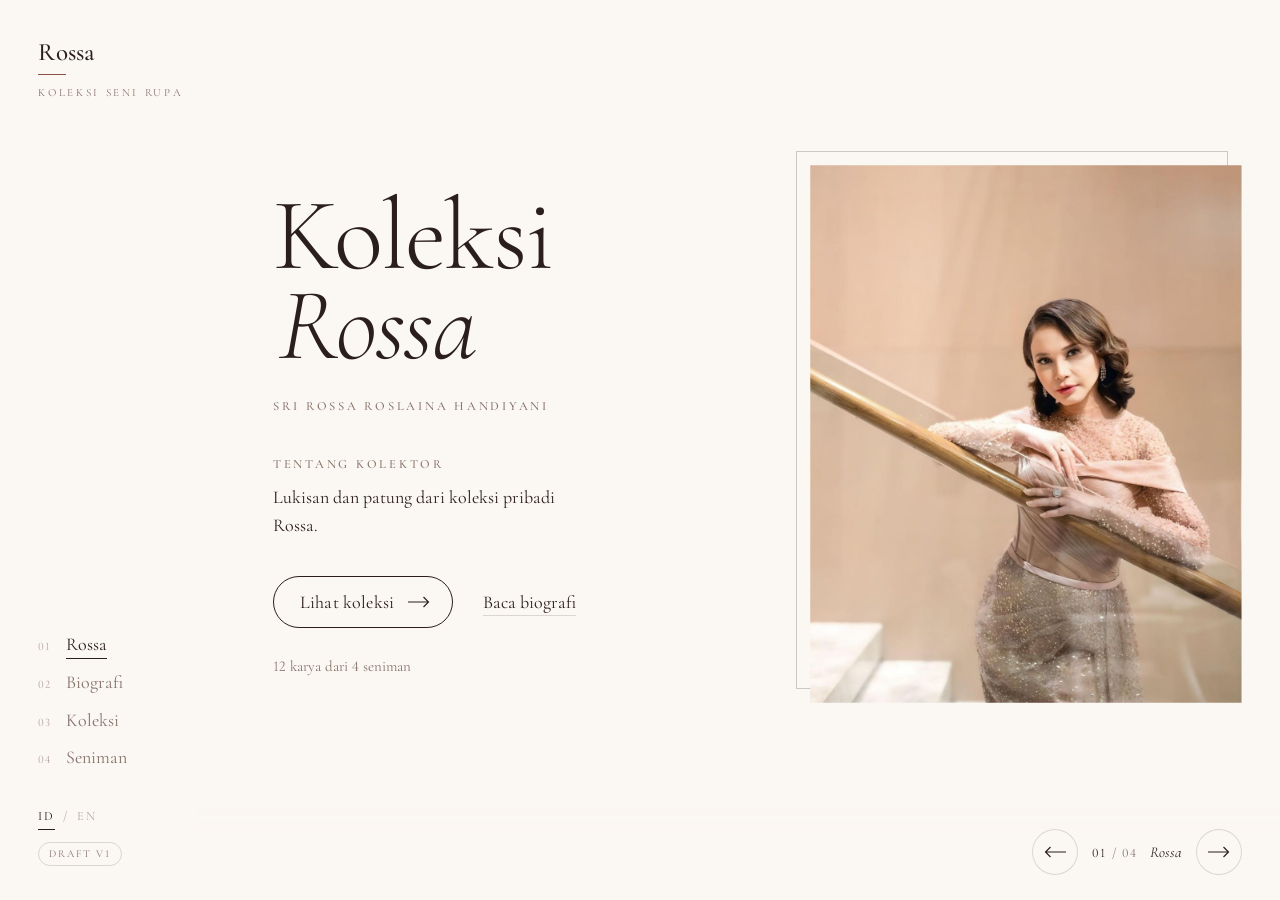
==== commit 5aa1e6f2: "Tambah motion: inersia dinding, ayunan lukisan, sorot, dan animasi masuk - Dinding meluncur dengan i" ====
--- a/preview/Rossa_E-Katalog_Preview_v2.html
+++ b/preview/Rossa_E-Katalog_Preview_v2.html
@@ -535,6 +535,63 @@
   .collector-portrait{justify-self:start;width:100%;margin-top:34px}
   .ms-wrap,.ms-wrap:has(.stage-photo){grid-template-columns:minmax(0,1fr)}
   .stage-photo{max-width:430px}
+}
+
+/* ---------- Gerak ----------
+   Inersia dinding, ayunan lukisan, dan intensitas sorot diatur di app.js (kelas Walk).
+   Semua dimatikan untuk pengguna yang memilih "kurangi gerak". */
+.walk-track .art.hang{transform:rotate(var(--swing,0deg))}
+.walk-track .wire{transform-origin:50% 0;transform:rotate(var(--swing,0deg))}
+.walk-track .glow{opacity:calc(.3 + .7 * var(--f,1))}
+.walk-track .cap{opacity:calc(.42 + .58 * var(--f,1))}
+.walk-track .intro{translate:var(--px,0) 0}
+
+@keyframes riseIn{from{opacity:0;transform:translateY(26px)}to{opacity:1;transform:none}}
+@keyframes fadeIn{from{opacity:0}to{opacity:1}}
+@keyframes unveil{from{clip-path:inset(100% 0 0 0)}to{clip-path:inset(0 0 0 0)}}
+@keyframes hangIn{from{opacity:0;translate:0 -18px}to{opacity:1;translate:0 0}}
+@keyframes settleIn{from{opacity:0;translate:0 14px}to{opacity:1;translate:0 0}}
+
+/* beranda */
+.home-title .l1{animation:riseIn 1s var(--ease) .05s both}
+.home-title .l2{animation:riseIn 1s var(--ease) .2s both}
+.home-sub{animation:fadeIn .9s var(--ease) .45s both}
+.home-about{animation:riseIn .9s var(--ease) .55s both}
+.home-cta{animation:riseIn .9s var(--ease) .68s both}
+.home-count{animation:fadeIn .9s var(--ease) .85s both}
+.home .portrait img{animation:unveil 1.4s cubic-bezier(.65,0,.35,1) .15s both}
+.home .portrait::before{animation:fadeIn 1s var(--ease) 1.1s both}
+
+/* biografi */
+.bio-head > div > *{animation:riseIn .9s var(--ease) both}
+.bio-head > div > :nth-child(2){animation-delay:.08s}
+.bio-head > div > :nth-child(3){animation-delay:.18s}
+.bio-head > div > :nth-child(4){animation-delay:.28s}
+.bio-head .portrait img,.bio-head .collector-portrait img{animation:unveil 1.3s cubic-bezier(.65,0,.35,1) .1s both}
+
+/* halaman karya: lukisan turun ke kawatnya, patung naik ke pedestal, teks bertahap */
+.stage .art.hang{animation:hangIn 1.1s var(--ease) .1s both}
+.stage .art.sculpt{animation:settleIn 1.1s var(--ease) .15s both}
+.stage .glow{animation:fadeIn 1.6s var(--ease) .2s both}
+.work-info > *{animation:riseIn .8s var(--ease) both}
+.work-info > :nth-child(2){animation-delay:.06s}
+.work-info > :nth-child(3){animation-delay:.12s}
+.work-info > :nth-child(4){animation-delay:.18s}
+.work-info > :nth-child(5){animation-delay:.24s}
+.work-info > :nth-child(n+6){animation-delay:.3s}
+
+/* indeks: kartu muncul berurutan */
+.grid .card{animation:riseIn .7s var(--ease) both}
+.grid .card:nth-child(2){animation-delay:.04s}
+.grid .card:nth-child(3){animation-delay:.08s}
+.grid .card:nth-child(4){animation-delay:.12s}
+.grid .card:nth-child(5){animation-delay:.16s}
+.grid .card:nth-child(6){animation-delay:.2s}
+.grid .card:nth-child(n+7){animation-delay:.24s}
+
+@media (prefers-reduced-motion:reduce){
+  .walk-track .art.hang,.walk-track .wire{transform:none}
+  .walk-track .intro{translate:none}
 }
 
 </style>
@@ -1337,6 +1394,10 @@
       this.workItems = items.filter(it => it.kind === 'work');
       this.workItems.forEach((it, n) => { it.n = n; });
       this.active = -1; this.room = null; this.raf = 0; this.p = 0; this.bars = null;
+      // Gerak: posisi tampil (vis) mengejar posisi scroll (p) dengan inersia,
+      // lukisan berayun di kawatnya mengikuti kecepatan, lalu tenang kembali.
+      this.vis = null; this.vel = 0; this.ang = 0; this.angV = 0; this.anim = 0; this.last = 0;
+      this.tick = now => this.step(now);
       this.assignRooms();
       this.section = document.createElement('section');
       this.section.className = 'walk';
@@ -1387,6 +1448,7 @@
       window.removeEventListener('wheel', this.onWheel);
       document.removeEventListener('keydown', this.onKey);
       if (this.raf) cancelAnimationFrame(this.raf);
+      if (this.anim) cancelAnimationFrame(this.anim);
     }
     assignRooms() {
       const items = this.items;
@@ -1544,6 +1606,7 @@
         else { left = 0; itemW = w + 28 + capW + gap; }
         const top = Math.round(base - h);
         setBox(art, left, top, w, h);
+        art.style.transformOrigin = Math.round(w / 2) + 'px ' + (-top) + 'px';
         art.classList.toggle('small', w < 120 || h < 110);
         const wires = el.querySelectorAll('.wire');
         if (wires.length === 2) {
@@ -1590,7 +1653,8 @@
       const r = this.section.getBoundingClientRect();
       const p = clamp(-r.top, 0, this.maxX);
       this.p = p;
-      this.track.style.transform = 'translate3d(' + (-p) + 'px,0,0)';
+      if (force || this.vis === null || reduced()) { this.vis = p; this.vel = 0; this.paint(); }
+      else this.kick();
       const engaged = r.top <= M.vh * 0.3;
       if (engaged !== this.engaged || force) { this.engaged = engaged; dock.classList.toggle('walk-off', !engaged); }
       const fx = p + this.focusX();
@@ -1605,6 +1669,50 @@
         room = it.room;
       }
       if (room !== this.room || force) { this.room = room; setRoom(room); }
+    }
+    kick() {
+      if (this.anim) return;
+      this.last = performance.now();
+      this.anim = requestAnimationFrame(this.tick);
+    }
+    step(now) {
+      this.anim = 0;
+      const dt = Math.min(0.05, Math.max(0.001, (now - this.last) / 1000));
+      this.last = now;
+      const prev = this.vis;
+      this.vis += (this.p - this.vis) * (1 - Math.exp(-dt / 0.12));
+      if (Math.abs(this.p - this.vis) < 0.3) this.vis = this.p;
+      this.vel = (this.vis - prev) / dt;
+      // pegas teredam: bagian bawah lukisan tertinggal saat dinding bergeser
+      const goal = clamp(-this.vel * 0.0006, -1.4, 1.4);
+      this.angV += (-70 * (this.ang - goal) - 6.5 * this.angV) * dt;
+      this.ang += this.angV * dt;
+      const moving = this.vis !== this.p || Math.abs(this.ang) > 0.004 || Math.abs(this.angV) > 0.004;
+      if (!moving) { this.ang = 0; this.angV = 0; this.vel = 0; }
+      this.paint();
+      if (moving) this.anim = requestAnimationFrame(this.tick);
+    }
+    paint() {
+      const M = this.M, vis = this.vis;
+      if (!M || vis === null) return;
+      this.track.style.transform = 'translate3d(' + (-vis).toFixed(2) + 'px,0,0)';
+      this.track.style.setProperty('--swing', this.ang.toFixed(3) + 'deg');
+      const still = reduced();
+      const fx = vis + this.focusX(), reach = M.mobile ? M.vw * 0.62 : M.mainW * 0.55;
+      const lead = this.items[0] ? this.items[0].width : 0;
+      this.items.forEach(it => {
+        if (it.x + it.width < vis - M.vw * 0.5 || it.x > vis + M.vw * 1.5) return;
+        if (it.kind === 'work') {
+          const d = Math.abs(it.x + it.center - fx) / reach;
+          const e = clamp((d - 0.22) / 0.78, 0, 1);
+          const f = (1 - e * e * (3 - 2 * e)).toFixed(3);
+          if (it.f !== f) { it.f = f; it.el.style.setProperty('--f', f); }
+        } else if (it.kind === 'intro' || it.kind === 'end') {
+          const rest = Math.max(0, it.x - lead);
+          const px = still ? 0 : clamp((vis - rest) * 0.22, -M.vw * 0.3, M.vw * 0.3);
+          it.el.style.setProperty('--px', px.toFixed(1) + 'px');
+        }
+      });
     }
     scrollToP(p, smooth) {
       const top = this.section.getBoundingClientRect().top + window.scrollY + p;
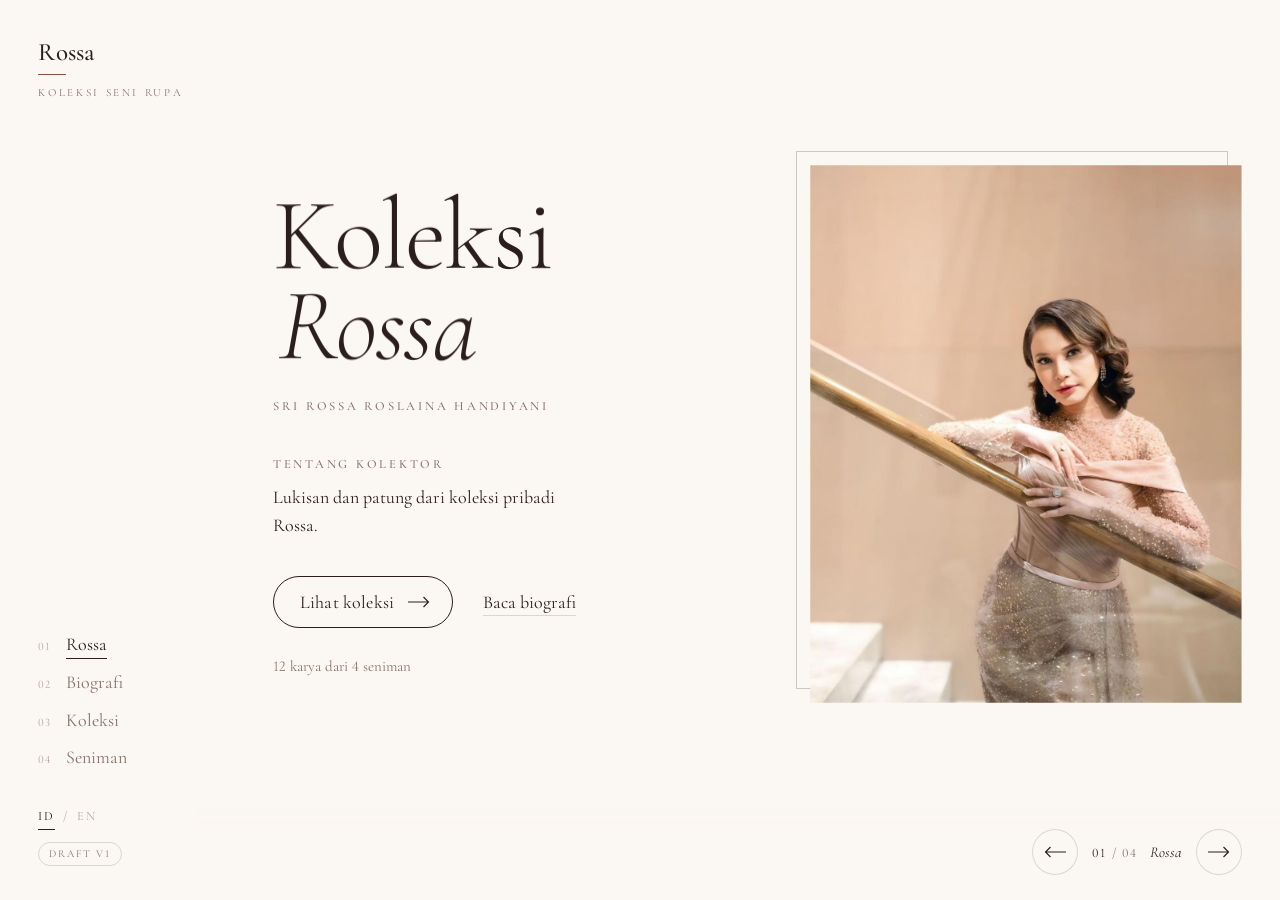
==== commit 2ab4f403: "Pasang GSAP dan animasi SplitText di judul beranda - GSAP 3.15.1 (core + SplitText) disertakan di as" ====
--- a/preview/Rossa_E-Katalog_Preview_v2.html
+++ b/preview/Rossa_E-Katalog_Preview_v2.html
@@ -555,6 +555,13 @@
 /* beranda */
 .home-title .l1{animation:riseIn 1s var(--ease) .05s both}
 .home-title .l2{animation:riseIn 1s var(--ease) .2s both}
+/* SplitText (app.js: splitHomeTitle). Judul disembunyikan sampai huruf siap dipecah;
+   masker baris diberi ruang lebih agar ekor huruf dan miring italic tidak terpotong. */
+.home-title.is-split{visibility:hidden}
+.home-title.is-split .l1,.home-title.is-split .l2{animation:none;display:flow-root}
+.home-title .ht-line-mask{display:block;width:max-content;padding:.14em .12em .2em 0;margin:-.14em -.12em -.2em 0}
+.home-title .ht-line{display:block}
+.home-title .ht-char{display:inline-block;vertical-align:top;will-change:transform}
 .home-sub{animation:fadeIn .9s var(--ease) .45s both}
 .home-about{animation:riseIn .9s var(--ease) .55s both}
 .home-cta{animation:riseIn .9s var(--ease) .68s both}
@@ -1044,6 +1051,34 @@
 
 </script>
   <script>
+/*!
+ * GSAP 3.15.1
+ * https://gsap.com
+ * 
+ * @license Copyright 2026, GreenSock. All rights reserved.
+ * Subject to the terms at https://gsap.com/standard-license.
+ * @author: Jack Doyle, jack@greensock.com
+ */
+
+!function(t,e){"object"==typeof exports&&"undefined"!=typeof module?e(exports):"function"==typeof define&&define.amd?define(["exports"],e):e((t=t||self).window=t.window||{})}(this,function(e){"use strict";function _inheritsLoose(t,e){t.prototype=Object.create(e.prototype),(t.prototype.constructor=t).__proto__=e}function _assertThisInitialized(t){if(void 0===t)throw new ReferenceError("this hasn't been initialised - super() hasn't been called");return t}function r(t){return"string"==typeof t}function s(t){return"function"==typeof t}function t(t){return"number"==typeof t}function u(t){return void 0===t}function v(t){return"object"==typeof t}function w(t){return!1!==t}function x(){return"undefined"!=typeof window}function y(t){return s(t)||r(t)}function R(t){return(i=bt(t,ht))&&Fe}function S(t,e){return console.warn("Invalid property",t,"set to",e,"Missing plugin? gsap.registerPlugin()")}function T(t,e){return!e&&console.warn(t)}function U(t,e){return t&&(ht[t]=e)&&i&&(i[t]=e)||ht}function V(){return 0}function ga(t){var e,r,i=t[0];if(v(i)||s(i)||(t=[t]),!(e=(i._gsap||{}).harness)){for(r=yt.length;r--&&!yt[r].targetTest(i););e=yt[r]}for(r=t.length;r--;)t[r]&&(t[r]._gsap||(t[r]._gsap=new qt(t[r],e)))||t.splice(r,1);return t}function ha(t){return t._gsap||ga(Pt(t))[0]._gsap}function ia(t,e,r){return(r=t[e])&&s(r)?t[e]():u(r)&&t.getAttribute&&t.getAttribute(e)||r}function ja(t,e){return(t=t.split(",")).forEach(e)||t}function ka(t){return Math.round(1e5*t)/1e5||0}function la(t){return Math.round(1e7*t)/1e7||0}function ma(t,e){var r=e.charAt(0),i=parseFloat(e.substr(2));return t=parseFloat(t),"+"===r?t+i:"-"===r?t-i:"*"===r?t*i:t/i}function na(t,e){for(var r=e.length,i=0;t.indexOf(e[i])<0&&++i<r;);return i<r}function oa(){var t,e,r=pt.length,i=pt.slice(0);for(_t={},t=pt.length=0;t<r;t++)(e=i[t])&&e._lazy&&(e.render(e._lazy[0],e._lazy[1],!0)._lazy=0)}function pa(t){return!!(t._initted||t._startAt||t.add)}function qa(t,e,r,i){pt.length&&!L&&oa(),t.render(e,r,i||!!(L&&e<0&&pa(t))),pt.length&&!L&&oa()}function ra(t){var e=parseFloat(t);return(e||0===e)&&(t+"").match(ot).length<2?e:r(t)?t.trim():t}function sa(t){return t}function ta(t,e){for(var r in e)r in t||(t[r]=e[r]);return t}function wa(t,e){for(var r in e)"__proto__"!==r&&"constructor"!==r&&"prototype"!==r&&(t[r]=v(e[r])?wa(t[r]||(t[r]={}),e[r]):e[r]);return t}function xa(t,e){var r,i={};for(r in t)r in e||(i[r]=t[r]);return i}function ya(t){var e=t.parent||I,r=t.keyframes?function _setKeyframeDefaults(i){return function(t,e){for(var r in e)r in t||"duration"===r&&i||"ease"===r||(t[r]=e[r])}}(K(t.keyframes)):ta;if(w(t.inherit))for(;e;)r(t,e.vars.defaults),e=e.parent||e._dp;return t}function Aa(t,e,r,i,n){void 0===r&&(r="_first"),void 0===i&&(i="_last");var a,s=t[i];if(n)for(a=e[n];s&&s[n]>a;)s=s._prev;return s?(e._next=s._next,s._next=e):(e._next=t[r],t[r]=e),e._next?e._next._prev=e:t[i]=e,e._prev=s,e.parent=e._dp=t,e}function Ba(t,e,r,i){void 0===r&&(r="_first"),void 0===i&&(i="_last");var n=e._prev,a=e._next;n?n._next=a:t[r]===e&&(t[r]=a),a?a._prev=n:t[i]===e&&(t[i]=n),e._next=e._prev=e.parent=null}function Ca(t,e){t.parent&&(!e||t.parent.autoRemoveChildren)&&t.parent.remove&&t.parent.remove(t),t._act=0}function Da(t,e){if(t&&(!e||e._end>t._dur||e._start<0))for(var r=t;r;)r._dirty=1,r=r.parent;return t}function Fa(t,e,r,i){return t._startAt&&(L?t._startAt.revert(ft):t.vars.immediateRender&&!t.vars.autoRevert||t._startAt.render(e,!0,i))}function Ha(t){return t._repeat?wt(t._tTime,t=t.duration()+t._rDelay)*t:0}function Ja(t,e){return(t-e._start)*e._ts+(0<=e._ts?0:e._dirty?e.totalDuration():e._tDur)}function Ka(t){return t._end=la(t._start+(t._tDur/Math.abs(t._ts||t._rts||X)||0))}function La(t,e){var r=t._dp;return r&&r.smoothChildTiming&&t._ts&&(t._start=la(r._time-(0<t._ts?e/t._ts:((t._dirty?t.totalDuration():t._tDur)-e)/-t._ts)),Ka(t),r._dirty||Da(r,t)),t}function Ma(t,e){var r;if((e._time||!e._dur&&e._initted||e._start<t._time&&(e._dur||!e.add))&&(r=Ja(t.rawTime(),e),(!e._dur||Mt(0,e.totalDuration(),r)-e._tTime>X)&&e.render(r,!0)),Da(t,e)._dp&&t._initted&&t._time>=t._dur&&t._ts){if(t._dur<t.duration())for(r=t;r._dp;)0<=r.rawTime()&&r.totalTime(r._tTime),r=r._dp;t._zTime=-X}}function Na(e,r,i,n){return r.parent&&Ca(r),r._start=la((t(i)?i:!i&&xt(r)&&(!e._last||e._last._start>=e._time)?e._last?e._last._start:e._time:i||e!==I?Ot(e,i,r):e._time)+r._delay),r._end=la(r._start+(r.totalDuration()/Math.abs(r.timeScale())||0)),Aa(e,r,"_first","_last",e._sort?"_start":0),xt(r)||(e._recent=r),n||Ma(e,r),e._ts<0&&La(e,e._tTime),e}function Oa(t,e){return(ht.ScrollTrigger||S("scrollTrigger",e))&&ht.ScrollTrigger.create(e,t)}function Pa(t,e,r,i,n){return $t(t,e,n),t._initted?!r&&t._pt&&!L&&(t._dur&&!1!==t.vars.lazy||!t._dur&&t.vars.lazy)&&f!==Lt.frame?(pt.push(t),t._lazy=[n,i],1):void 0:1}function Ua(t,e,r,i){var n=t._repeat,a=la(e)||0,s=t._tTime/t._tDur;return s&&!i&&(t._time*=a/t._dur),t._dur=a,t._tDur=n?n<0?1e10:la(a*(n+1)+t._rDelay*n):a,0<s&&!i&&La(t,t._tTime=t._tDur*s),t.parent&&Ka(t),r||Da(t.parent,t),t}function Va(t){return t instanceof Gt?Da(t):Ua(t,t._dur)}function Ya(e,r,i){var n,a,s=t(r[1]),o=(s?2:1)+(e<2?0:1),u=r[o];if(s&&(u.duration=r[1]),u.parent=i,e){for(n=u,a=i;a&&!("immediateRender"in n);)n=a.vars.defaults||{},a=w(a.vars.inherit)&&a.parent;u.immediateRender=w(n.immediateRender),e<2?u.runBackwards=1:u.startAt=r[o-1]}return new te(r[0],u,r[1+o])}function Za(t,e){return t||0===t?e(t):e}function _a(t,e){return r(t)&&(e=ut.exec(t))?e[1]:""}function cb(t,e){return t&&v(t)&&"length"in t&&(!e&&!t.length||t.length-1 in t&&v(t[0]))&&!t.nodeType&&t!==h}function fb(r){return r=Pt(r)[0]||T("Invalid scope")||{},function(t){var e=r.current||r.nativeElement||r;return Pt(t,e.querySelectorAll?e:e===r?T("Invalid scope")||a.createElement("div"):r)}}function gb(t){return t.sort(function(){return.5-Math.random()})}function hb(t){if(s(t))return t;var p=v(t)?t:{each:t},_=jt(p.ease),m=p.from||0,g=parseFloat(p.base)||0,y={},e=0<m&&m<1,T=isNaN(m)||e,b=p.axis,w=m,x=m;return r(m)?w=x={center:.5,edges:.5,end:1}[m]||0:!e&&T&&(w=m[0],x=m[1]),function(t,e,r){var i,n,a,s,o,u,h,l,f,c=(r||p).length,d=y[c];if(!d){if(!(f="auto"===p.grid?0:(p.grid||[1,q])[1])){for(h=-q;h<(h=r[f++].getBoundingClientRect().left)&&f<c;);f<c&&f--}for(d=y[c]=[],i=T?Math.min(f,c)*w-.5:m%f,n=f===q?0:T?c*x/f-.5:m/f|0,l=q,u=h=0;u<c;u++)a=u%f-i,s=n-(u/f|0),d[u]=o=b?Math.abs("y"===b?s:a):H(a*a+s*s),h<o&&(h=o),o<l&&(l=o);"random"===m&&gb(d),d.max=h-l,d.min=l,d.v=c=(parseFloat(p.amount)||parseFloat(p.each)*(c<f?c-1:b?"y"===b?c/f:f:Math.max(f,c/f))||0)*("edges"===m?-1:1),d.b=c<0?g-c:g,d.u=_a(p.amount||p.each)||0,_=_&&c<0?Yt(_):_}return c=(d[t]-d.min)/d.max||0,la(d.b+(_?_(c):c)*d.v)+d.u}}function ib(i){var n=Math.pow(10,((i+"").split(".")[1]||"").length);return function(e){var r=la(Math.round(parseFloat(e)/i)*i*n);return(r-r%1)/n+(t(e)?0:_a(e))}}function jb(h,e){var l,f,r=K(h);return!r&&v(h)&&(l=r=h.radius||q,h.values?(h=Pt(h.values),(f=!t(h[0]))&&(l*=l)):h=ib(h.increment)),Za(e,r?s(h)?function(t){return f=h(t),Math.abs(f-t)<=l?f:t}:function(e){for(var r,i,n=parseFloat(f?e.x:e),a=parseFloat(f?e.y:0),s=q,o=0,u=h.length;u--;)(r=f?(r=h[u].x-n)*r+(i=h[u].y-a)*i:Math.abs(h[u]-n))<s&&(s=r,o=u);return o=!l||s<=l?h[o]:e,f||o===e||t(e)?o:o+_a(e)}:ib(h))}function kb(t,e,r,i){return Za(K(t)?!e:!0===r?!!(r=0):!i,function(){return K(t)?t[~~(Math.random()*t.length)]:(r=r||1e-5)&&(i=r<1?Math.pow(10,(r+"").length-2):1)&&Math.floor(Math.round((t-r/2+Math.random()*(e-t+.99*r))/r)*r*i)/i})}function ob(e,r,t){return Za(t,function(t){return e[~~r(t)]})}function rb(t){return t.replace(tt,function(t){var e=t.indexOf("[")+1,r=t.substring(e||7,e?t.indexOf("]"):t.length-1).split(et);return kb(e?r:+r[0],e?0:+r[1],+r[2]||1e-5)})}function ub(t,e,r){var i,n,a,s=t.labels,o=q;for(i in s)(n=s[i]-e)<0==!!r&&n&&o>(n=Math.abs(n))&&(a=i,o=n);return a}function wb(t){return Ca(t),t.scrollTrigger&&t.scrollTrigger.kill(!!L),t.progress()<1&&At(t,"onInterrupt"),t}function zb(t){if(t)if(t=!t.name&&t.default||t,x()||t.headless){var e=t.name,r=s(t),i=e&&!r&&t.init?function(){this._props=[]}:t,n={init:V,render:_e,add:Ht,kill:Te,modifier:ve,rawVars:0},a={targetTest:0,get:0,getSetter:ue,aliases:{},register:0};if(It(),t!==i){if(mt[e])return;ta(i,ta(xa(t,n),a)),bt(i.prototype,bt(n,xa(t,a))),mt[i.prop=e]=i,t.targetTest&&(yt.push(i),dt[e]=1),e=("css"===e?"CSS":e.charAt(0).toUpperCase()+e.substr(1))+"Plugin"}U(e,i),t.register&&t.register(Fe,i,we)}else Dt.push(t)}function Cb(t,e,r){return(6*(t+=t<0?1:1<t?-1:0)<1?e+(r-e)*t*6:t<.5?r:3*t<2?e+(r-e)*(2/3-t)*6:e)*zt+.5|0}function Db(e,r,i){var n,a,s,o,u,h,l,f,c,d,p=e?t(e)?[e>>16,e>>8&zt,e&zt]:0:Rt.black;if(!p){if(","===e.substr(-1)&&(e=e.substr(0,e.length-1)),Rt[e])p=Rt[e];else if("#"===e.charAt(0)){if(e.length<6&&(e="#"+(n=e.charAt(1))+n+(a=e.charAt(2))+a+(s=e.charAt(3))+s+(5===e.length?e.charAt(4)+e.charAt(4):"")),9===e.length)return[(p=parseInt(e.substr(1,6),16))>>16,p>>8&zt,p&zt,parseInt(e.substr(7),16)/255];p=[(e=parseInt(e.substr(1),16))>>16,e>>8&zt,e&zt]}else if("hsl"===e.substr(0,3))if(p=d=e.match(rt),r){if(~e.indexOf("="))return p=e.match(it),i&&p.length<4&&(p[3]=1),p}else o=+p[0]%360/360,u=p[1]/100,n=2*(h=p[2]/100)-(a=h<=.5?h*(u+1):h+u-h*u),3<p.length&&(p[3]*=1),p[0]=Cb(o+1/3,n,a),p[1]=Cb(o,n,a),p[2]=Cb(o-1/3,n,a);else p=e.match(rt)||Rt.transparent;p=p.map(Number)}return r&&!d&&(n=p[0]/zt,a=p[1]/zt,s=p[2]/zt,h=((l=Math.max(n,a,s))+(f=Math.min(n,a,s)))/2,l===f?o=u=0:(c=l-f,u=.5<h?c/(2-l-f):c/(l+f),o=l===n?(a-s)/c+(a<s?6:0):l===a?(s-n)/c+2:(n-a)/c+4,o*=60),p[0]=~~(o+.5),p[1]=~~(100*u+.5),p[2]=~~(100*h+.5)),i&&p.length<4&&(p[3]=1),p}function Eb(t){var r=[],i=[],n=-1;return t.split(Et).forEach(function(t){var e=t.match(nt)||[];r.push.apply(r,e),i.push(n+=e.length+1)}),r.c=i,r}function Fb(t,e,r){var i,n,a,s,o="",u=(t+o).match(Et),h=e?"hsla(":"rgba(",l=0;if(!u)return t;if(u=u.map(function(t){return(t=Db(t,e,1))&&h+(e?t[0]+","+t[1]+"%,"+t[2]+"%,"+t[3]:t.join(","))+")"}),r&&(a=Eb(t),(i=r.c).join(o)!==a.c.join(o)))for(s=(n=t.replace(Et,"1").split(nt)).length-1;l<s;l++)o+=n[l]+(~i.indexOf(l)?u.shift()||h+"0,0,0,0)":(a.length?a:u.length?u:r).shift());if(!n)for(s=(n=t.split(Et)).length-1;l<s;l++)o+=n[l]+u[l];return o+n[s]}function Ib(t){var e,r=t.join(" ");if(Et.lastIndex=0,Et.test(r))return e=Ft.test(r),t[1]=Fb(t[1],e),t[0]=Fb(t[0],e,Eb(t[1])),!0}function Rb(t){var e=(t+"").split("("),r=Bt[e[0]];return r&&1<e.length&&r.config?r.config.apply(null,~t.indexOf("{")?[function _parseObjectInString(t){for(var e,r,i,n={},a=t.substr(1,t.length-3).split(":"),s=a[0],o=1,u=a.length;o<u;o++)r=a[o],e=o!==u-1?r.lastIndexOf(","):r.length,i=r.substr(0,e),n[s]=isNaN(i)?i.replace(Ut,"").trim():+i,s=r.substr(e+1).trim();return n}(e[1])]:function _valueInParentheses(t){var e=t.indexOf("(")+1,r=t.indexOf(")"),i=t.indexOf("(",e);return t.substring(e,~i&&i<r?t.indexOf(")",r+1):r)}(t).split(",").map(ra)):Bt._CE&&Nt.test(t)?Bt._CE("",t):r}function Ub(t,e,r,i){void 0===r&&(r=function easeOut(t){return 1-e(1-t)}),void 0===i&&(i=function easeInOut(t){return t<.5?e(2*t)/2:1-e(2*(1-t))/2});var n,a={easeIn:e,easeOut:r,easeInOut:i};return ja(t,function(t){for(var e in Bt[t]=ht[t]=a,Bt[n=t.toLowerCase()]=r,a)Bt[n+("easeIn"===e?".in":"easeOut"===e?".out":".inOut")]=Bt[t+"."+e]=a[e]}),a}function Vb(e){return function(t){return t<.5?(1-e(1-2*t))/2:.5+e(2*(t-.5))/2}}function Wb(r,t,e){function Gm(t){return 1===t?1:i*Math.pow(2,-10*t)*Q((t-a)*n)+1}var i=1<=t?t:1,n=(e||(r?.3:.45))/(t<1?t:1),a=n/G*(Math.asin(1/i)||0),s="out"===r?Gm:"in"===r?function(t){return 1-Gm(1-t)}:Vb(Gm);return n=G/n,s.config=function(t,e){return Wb(r,t,e)},s}function Xb(e,r){function Om(t){return t?--t*t*((r+1)*t+r)+1:0}void 0===r&&(r=1.70158);var t="out"===e?Om:"in"===e?function(t){return 1-Om(1-t)}:Vb(Om);return t.config=function(t){return Xb(e,t)},t}var F,L,l,I,h,n,a,i,o,f,c,d,p,_,m,g,b,k,O,M,C,P,A,D,z,E,B,N,Y={autoSleep:120,force3D:"auto",nullTargetWarn:1,units:{lineHeight:""}},j={duration:.5,overwrite:!1,delay:0},q=1e8,X=1/q,G=2*Math.PI,Z=G/4,W=0,H=Math.sqrt,$=Math.cos,Q=Math.sin,J="function"==typeof ArrayBuffer&&ArrayBuffer.isView||function(){},K=Array.isArray,tt=/random\([^)]+\)/g,et=/,\s*/g,rt=/(?:-?\.?\d|\.)+/gi,it=/[-+=.]*\d+[.e\-+]*\d*[e\-+]*\d*/g,nt=/[-+=.]*\d+[.e-]*\d*[a-z%]*/g,at=/[-+=.]*\d+\.?\d*(?:e-|e\+)?\d*/gi,st=/[+-]=-?[.\d]+/,ot=/[^,'"\[\]\s]+/gi,ut=/^[+\-=e\s\d]*\d+[.\d]*([a-z]*|%)\s*$/i,ht={},lt={suppressEvents:!0,isStart:!0,kill:!1},ft={suppressEvents:!0,kill:!1},ct={suppressEvents:!0},dt={},pt=[],_t={},mt={},gt={},vt=30,yt=[],Tt="",bt=function _merge(t,e){for(var r in e)t[r]=e[r];return t},wt=function _animationCycle(t,e){var r=Math.floor(t=la(t/e));return t&&r===t?r-1:r},xt=function _isFromOrFromStart(t){var e=t.data;return"isFromStart"===e||"isStart"===e},kt={_start:0,endTime:V,totalDuration:V},Ot=function _parsePosition(t,e,i){var n,a,s,o=t.labels,u=t._recent||kt,h=t.duration()>=q?u.endTime(!1):t._dur;return r(e)&&(isNaN(e)||e in o)?(a=e.charAt(0),s="%"===e.substr(-1),n=e.indexOf("="),"<"===a||">"===a?(0<=n&&(e=e.replace(/=/,"")),("<"===a?u._start:u.endTime(0<=u._repeat))+(parseFloat(e.substr(1))||0)*(s?(n<0?u:i).totalDuration()/100:1)):n<0?(e in o||(o[e]=h),o[e]):(a=parseFloat(e.charAt(n-1)+e.substr(n+1)),s&&i&&(a=a/100*(K(i)?i[0]:i).totalDuration()),1<n?_parsePosition(t,e.substr(0,n-1),i)+a:h+a)):null==e?h:+e},Mt=function _clamp(t,e,r){return r<t?t:e<r?e:r},Ct=[].slice,Pt=function toArray(t,e,i){return l&&!e&&l.selector?l.selector(t):!r(t)||i||!n&&It()?K(t)?function _flatten(t,e,i){return void 0===i&&(i=[]),t.forEach(function(t){return r(t)&&!e||cb(t,1)?i.push.apply(i,Pt(t)):i.push(t)})||i}(t,i):cb(t)?Ct.call(t,0):t?[t]:[]:Ct.call((e||a).querySelectorAll(t),0)},St=function mapRange(e,t,r,i,n){var a=t-e,s=i-r;return Za(n,function(t){return r+((t-e)/a*s||0)})},At=function _callback(t,e,r){var i,n,a,s=t.vars,o=s[e],u=l,h=t._ctx;if(o)return i=s[e+"Params"],n=s.callbackScope||t,r&&pt.length&&oa(),h&&(l=h),a=i?o.apply(n,i):o.call(n),l=u,a},Dt=[],zt=255,Rt={aqua:[0,zt,zt],lime:[0,zt,0],silver:[192,192,192],black:[0,0,0],maroon:[128,0,0],teal:[0,128,128],blue:[0,0,zt],navy:[0,0,128],white:[zt,zt,zt],olive:[128,128,0],yellow:[zt,zt,0],orange:[zt,165,0],gray:[128,128,128],purple:[128,0,128],green:[0,128,0],red:[zt,0,0],pink:[zt,192,203],cyan:[0,zt,zt],transparent:[zt,zt,zt,0]},Et=function(){var t,e="(?:\\b(?:(?:rgb|rgba|hsl|hsla)\\(.+?\\))|\\B#(?:[0-9a-f]{3,4}){1,2}\\b";for(t in Rt)e+="|"+t+"\\b";return new RegExp(e+")","gi")}(),Ft=/hsl[a]?\(/,Lt=(O=Date.now,M=500,C=33,P=O(),A=P,z=D=1e3/240,g={time:0,frame:0,tick:function tick(){zl(!0)},deltaRatio:function deltaRatio(t){return b/(1e3/(t||60))},wake:function wake(){o&&(!n&&x()&&(h=n=window,a=h.document||{},ht.gsap=Fe,(h.gsapVersions||(h.gsapVersions=[])).push(Fe.version),R(i||h.GreenSockGlobals||!h.gsap&&h||{}),Dt.forEach(zb)),m="undefined"!=typeof requestAnimationFrame&&requestAnimationFrame,p&&g.sleep(),_=m||function(t){return setTimeout(t,z-1e3*g.time+1|0)},d=1,zl(2))},sleep:function sleep(){(m?cancelAnimationFrame:clearTimeout)(p),d=0,_=V},lagSmoothing:function lagSmoothing(t,e){M=t||1/0,C=Math.min(e||33,M)},fps:function fps(t){D=1e3/(t||240),z=1e3*g.time+D},add:function add(n,t,e){var a=t?function(t,e,r,i){n(t,e,r,i),g.remove(a)}:n;return g.remove(n),E[e?"unshift":"push"](a),It(),a},remove:function remove(t,e){~(e=E.indexOf(t))&&E.splice(e,1)&&e<=k&&k--},_listeners:E=[]}),It=function _wake(){return!d&&Lt.wake()},Bt={},Nt=/^[\d.\-M][\d.\-,\s]/,Ut=/["']/g,Yt=function _invertEase(e){return function(t){return 1-e(1-t)}},jt=function _parseEase(t,e){return t&&(s(t)?t:Bt[t]||Rb(t))||e};function zl(t){var e,r,i,n,a=O()-A,s=!0===t;if((M<a||a<0)&&(P+=a-C),(0<(e=(i=(A+=a)-P)-z)||s)&&(n=++g.frame,b=i-1e3*g.time,g.time=i/=1e3,z+=e+(D<=e?0:D-e),r=1),s||(p=_(zl)),r)for(k=0;k<E.length;k++)E[k](i,b,n,t)}function dn(t){return t<N?B*t*t:t<.7272727272727273?B*Math.pow(t-1.5/2.75,2)+.75:t<.9090909090909092?B*(t-=2.25/2.75)*t+.9375:B*Math.pow(t-2.625/2.75,2)+.984375}ja("Linear,Quad,Cubic,Quart,Quint,Strong",function(t,e){var r=e<5?e+1:e;Ub(t+",Power"+(r-1),e?function(t){return Math.pow(t,r)}:function(t){return t},function(t){return 1-Math.pow(1-t,r)},function(t){return t<.5?Math.pow(2*t,r)/2:1-Math.pow(2*(1-t),r)/2})}),Bt.Linear.easeNone=Bt.none=Bt.Linear.easeIn,Ub("Elastic",Wb("in"),Wb("out"),Wb()),B=7.5625,N=1/2.75,Ub("Bounce",function(t){return 1-dn(1-t)},dn),Ub("Expo",function(t){return Math.pow(2,10*(t-1))*t+t*t*t*t*t*t*(1-t)}),Ub("Circ",function(t){return-(H(1-t*t)-1)}),Ub("Sine",function(t){return 1===t?1:1-$(t*Z)}),Ub("Back",Xb("in"),Xb("out"),Xb()),Bt.SteppedEase=Bt.steps=ht.SteppedEase={config:function config(t,e){void 0===t&&(t=1);var r=1/t,i=t+(e?0:1),n=e?1:0;return function(t){return((i*Mt(0,.99999999,t)|0)+n)*r}}},j.ease=Bt["quad.out"],ja("onComplete,onUpdate,onStart,onRepeat,onReverseComplete,onInterrupt",function(t){return Tt+=t+","+t+"Params,"});var Vt,qt=function GSCache(t,e){this.id=W++,(t._gsap=this).target=t,this.harness=e,this.get=e?e.get:ia,this.set=e?e.getSetter:ue},Xt=((Vt=Animation.prototype).delay=function delay(t){return t||0===t?(this.parent&&this.parent.smoothChildTiming&&this.startTime(this._start+t-this._delay),this._delay=t,this):this._delay},Vt.duration=function duration(t){return arguments.length?this.totalDuration(0<this._repeat?t+(t+this._rDelay)*this._repeat:t):this.totalDuration()&&this._dur},Vt.totalDuration=function totalDuration(t){return arguments.length?(this._dirty=0,Ua(this,this._repeat<0?t:(t-this._repeat*this._rDelay)/(this._repeat+1))):this._tDur},Vt.totalTime=function totalTime(t,e){if(It(),!arguments.length)return this._tTime;var r=this._dp;if(r&&r.smoothChildTiming&&this._ts){for(La(this,t),!r._dp||r.parent||Ma(r,this);r&&r.parent;)r.parent._time!==r._start+(0<=r._ts?r._tTime/r._ts:(r.totalDuration()-r._tTime)/-r._ts)&&r.totalTime(r._tTime,!0),r=r.parent;!this.parent&&this._dp.autoRemoveChildren&&(0<this._ts&&t<this._tDur||this._ts<0&&0<t||!this._tDur&&!t)&&Na(this._dp,this,this._start-this._delay)}return(this._tTime!==t||!this._dur&&!e||this._initted&&Math.abs(this._zTime)===X||!this._initted&&this._dur&&t||!t&&!this._initted&&(this.add||this._ptLookup))&&(this._ts||(this._pTime=t),qa(this,t,e)),this},Vt.time=function time(t,e){return arguments.length?this.totalTime(Math.min(this.totalDuration(),t+Ha(this))%(this._dur+this._rDelay)||(t?this._dur:0),e):this._time},Vt.totalProgress=function totalProgress(t,e){return arguments.length?this.totalTime(this.totalDuration()*t,e):this.totalDuration()?Math.min(1,this._tTime/this._tDur):0<=this.rawTime()&&this._initted?1:0},Vt.progress=function progress(t,e){return arguments.length?this.totalTime(this.duration()*(!this._yoyo||1&this.iteration()?t:1-t)+Ha(this),e):this.duration()?Math.min(1,this._time/this._dur):0<this.rawTime()?1:0},Vt.iteration=function iteration(t,e){var r=this.duration()+this._rDelay;return arguments.length?this.totalTime(this._time+(t-1)*r,e):this._repeat?wt(this._tTime,r)+1:1},Vt.timeScale=function timeScale(t,e){if(!arguments.length)return this._rts===-X?0:this._rts;if(this._rts===t)return this;var r=this.parent&&this._ts?Ja(this.parent._time,this):this._tTime,i=this._rts<0;this._rts=+t||0,this._ts=this._ps||t===-X?0:this._rts;var n=this.totalDuration();return(i!=this._rts<0||0<r&&r<n)&&this.totalTime(Mt(-Math.abs(this._delay),n,r),!1!==e),Ka(this),function _recacheAncestors(t){for(var e=t.parent;e&&e.parent;)e._dirty=1,e.totalDuration(),e=e.parent;return t}(this)},Vt.paused=function paused(t){if(!arguments.length)return this._ps;if(this._ps!==t)if(this._ps=t)this._pTime=this._tTime||Math.max(-this._delay,this.rawTime()),this._ts=this._act=0;else{It(),this._ts=this._rts;var e,r=this.parent&&!this.parent.smoothChildTiming?this.rawTime():this._tTime||this._pTime,i=1===this.progress()&&Math.abs(this._zTime)!==X;if(i)for(this._tTime-=X,e=this._first;e;){if(!e._dur&&e._zTime<0&&e._ts&&e._start<=r+X){i=!1;break}e=e._next}this.totalTime(r,i)}return this},Vt.startTime=function startTime(t){if(arguments.length){this._start=la(t);var e=this.parent||this._dp;return!e||!e._sort&&this.parent||Na(e,this,this._start-this._delay),this}return this._start},Vt.endTime=function endTime(t){return this._start+(w(t)?this.totalDuration():this.duration())/Math.abs(this._ts||1)},Vt.rawTime=function rawTime(t){var e=this.parent||this._dp;return e?t&&(!this._ts||this._repeat&&this._time&&this.totalProgress()<1)?this._tTime%(this._dur+this._rDelay):this._ts?Ja(e.rawTime(t),this):this._tTime:this._tTime},Vt.revert=function revert(t){void 0===t&&(t=ct);var e=L;return L=t,pa(this)&&(this.timeline&&this.timeline.revert(t),this.totalTime(-.01,t.suppressEvents)),"nested"!==this.data&&!1!==t.kill&&this.kill(),L=e,this},Vt.globalTime=function globalTime(t){for(var e=this,r=arguments.length?t:e.rawTime();e;)r=e._start+r/(Math.abs(e._ts)||1),e=e._dp;return!this.parent&&this._sat?this._sat.globalTime(t):r},Vt.repeat=function repeat(t){return arguments.length?(this._repeat=t===1/0?-2:t,Va(this)):-2===this._repeat?1/0:this._repeat},Vt.repeatDelay=function repeatDelay(t){if(arguments.length){var e=this._time;return this._rDelay=t,Va(this),e?this.time(e):this}return this._rDelay},Vt.yoyo=function yoyo(t){return arguments.length?(this._yoyo=t,this):this._yoyo},Vt.seek=function seek(t,e){return this.totalTime(Ot(this,t),w(e))},Vt.restart=function restart(t,e){return this.play().totalTime(t?-this._delay:0,w(e)),this._dur||(this._zTime=-X),this},Vt.play=function play(t,e){return null!=t&&this.seek(t,e),this.reversed(!1).paused(!1)},Vt.reverse=function reverse(t,e){return null!=t&&this.seek(t||this.totalDuration(),e),this.reversed(!0).paused(!1)},Vt.pause=function pause(t,e){return null!=t&&this.seek(t,e),this.paused(!0)},Vt.resume=function resume(){return this.paused(!1)},Vt.reversed=function reversed(t){return arguments.length?(!!t!==this.reversed()&&this.timeScale(-this._rts||(t?-X:0)),this):this._rts<0},Vt.invalidate=function invalidate(){return this._initted=this._act=0,this._zTime=-X,this},Vt.isActive=function isActive(){var t,e=this.parent||this._dp,r=this._start;return!(e&&!(this._ts&&this._initted&&e.isActive()&&(t=e.rawTime(!0))>=r&&t<this.endTime(!0)-X))},Vt.eventCallback=function eventCallback(t,e,r){var i=this.vars;return 1<arguments.length?(e?(i[t]=e,r&&(i[t+"Params"]=r),"onUpdate"===t&&(this._onUpdate=e)):delete i[t],this):i[t]},Vt.then=function then(t){var i=this,n=i._prom;return new Promise(function(e){function Fo(){var t=i.then;i.then=null,n&&n(),s(r)&&(r=r(i))&&(r.then||r===i)&&(i.then=t),e(r),i.then=t}var r=s(t)?t:sa;i._initted&&1===i.totalProgress()&&0<=i._ts||!i._tTime&&i._ts<0?Fo():i._prom=Fo})},Vt.kill=function kill(){wb(this)},Animation);function Animation(t){this.vars=t,this._delay=+t.delay||0,(this._repeat=t.repeat===1/0?-2:t.repeat||0)&&(this._rDelay=t.repeatDelay||0,this._yoyo=!!t.yoyo||!!t.yoyoEase),this._ts=1,Ua(this,+t.duration,1,1),this.data=t.data,l&&(this._ctx=l).data.push(this),d||Lt.wake()}ta(Xt.prototype,{_time:0,_start:0,_end:0,_tTime:0,_tDur:0,_dirty:0,_repeat:0,_yoyo:!1,parent:null,_initted:!1,_rDelay:0,_ts:1,_dp:0,ratio:0,_zTime:-X,_prom:0,_ps:!1,_rts:1});var Gt=function(i){function Timeline(t,e){var r;return void 0===t&&(t={}),(r=i.call(this,t)||this).labels={},r.smoothChildTiming=!!t.smoothChildTiming,r.autoRemoveChildren=!!t.autoRemoveChildren,r._sort=w(t.sortChildren),I&&Na(t.parent||I,_assertThisInitialized(r),e),t.reversed&&r.reverse(),t.paused&&r.paused(!0),t.scrollTrigger&&Oa(_assertThisInitialized(r),t.scrollTrigger),r}_inheritsLoose(Timeline,i);var e=Timeline.prototype;return e.to=function to(t,e,r){return Ya(0,arguments,this),this},e.from=function from(t,e,r){return Ya(1,arguments,this),this},e.fromTo=function fromTo(t,e,r,i){return Ya(2,arguments,this),this},e.set=function set(t,e,r){return e.duration=0,e.parent=this,ya(e).repeatDelay||(e.repeat=0),e.immediateRender=!!e.immediateRender,new te(t,e,Ot(this,r),1),this},e.call=function call(t,e,r){return Na(this,te.delayedCall(0,t,e),r)},e.staggerTo=function staggerTo(t,e,r,i,n,a,s){return r.duration=e,r.stagger=r.stagger||i,r.onComplete=a,r.onCompleteParams=s,r.parent=this,new te(t,r,Ot(this,n)),this},e.staggerFrom=function staggerFrom(t,e,r,i,n,a,s){return r.runBackwards=1,ya(r).immediateRender=w(r.immediateRender),this.staggerTo(t,e,r,i,n,a,s)},e.staggerFromTo=function staggerFromTo(t,e,r,i,n,a,s,o){return i.startAt=r,ya(i).immediateRender=w(i.immediateRender),this.staggerTo(t,e,i,n,a,s,o)},e.render=function render(t,e,r){var i,n,a,s,o,u,h,l,f,c,d,p,_=this._time,m=this._dirty?this.totalDuration():this._tDur,g=this._dur,v=t<=0?0:la(t),y=this._zTime<0!=t<0&&(this._initted||!g);if(this!==I&&m<v&&0<=t&&(v=m),v!==this._tTime||r||y){if(_!==this._time&&g&&(v+=this._time-_,t+=this._time-_),i=v,f=this._start,u=!(l=this._ts),y&&(g||(_=this._zTime),!t&&e||(this._zTime=t)),this._repeat){if(d=this._yoyo,o=g+this._rDelay,this._repeat<-1&&t<0)return this.totalTime(100*o+t,e,r);if(i=la(v%o),v===m?(s=this._repeat,i=g):((s=~~(c=la(v/o)))&&s===c&&(i=g,s--),g<i&&(i=g)),c=wt(this._tTime,o),!_&&this._tTime&&c!==s&&this._tTime-c*o-this._dur<=0&&(c=s),d&&1&s&&(i=g-i,p=1),s!==c&&!this._lock){var T=d&&1&c,b=T===(d&&1&s);if(s<c&&(T=!T),_=T?0:v%g?g:v,this._lock=1,this.render(_||(p?0:la(s*o)),e,!g)._lock=0,this._tTime=v,!e&&this.parent&&At(this,"onRepeat"),this.vars.repeatRefresh&&!p&&(this.invalidate()._lock=1,c=s),_&&_!==this._time||u!=!this._ts||this.vars.onRepeat&&!this.parent&&!this._act)return this;if(g=this._dur,m=this._tDur,b&&(this._lock=2,_=T?g:-1e-4,this.render(_,!0),this.vars.repeatRefresh&&!p&&this.invalidate()),this._lock=0,!this._ts&&!u)return this}}if(this._hasPause&&!this._forcing&&this._lock<2&&(h=function _findNextPauseTween(t,e,r){var i;if(e<r)for(i=t._first;i&&i._start<=r;){if("isPause"===i.data&&i._start>e)return i;i=i._next}else for(i=t._last;i&&i._start>=r;){if("isPause"===i.data&&i._start<e)return i;i=i._prev}}(this,la(_),la(i)))&&(v-=i-(i=h._start)),this._tTime=v,this._time=i,this._act=!!l,this._initted||(this._onUpdate=this.vars.onUpdate,this._initted=1,this._zTime=t,_=0),!_&&v&&g&&!e&&!c&&(At(this,"onStart"),this._tTime!==v))return this;if(_<=i&&0<=t)for(n=this._first;n;){if(a=n._next,(n._act||i>=n._start)&&n._ts&&h!==n){if(n.parent!==this)return this.render(t,e,r);if(n.render(0<n._ts?(i-n._start)*n._ts:(n._dirty?n.totalDuration():n._tDur)+(i-n._start)*n._ts,e,r),i!==this._time||!this._ts&&!u){h=0,a&&(v+=this._zTime=-X);break}}n=a}else{n=this._last;for(var w=t<0?t:i;n;){if(a=n._prev,(n._act||w<=n._end)&&n._ts&&h!==n){if(n.parent!==this)return this.render(t,e,r);if(n.render(0<n._ts?(w-n._start)*n._ts:(n._dirty?n.totalDuration():n._tDur)+(w-n._start)*n._ts,e,r||L&&pa(n)),i!==this._time||!this._ts&&!u){h=0,a&&(v+=this._zTime=w?-X:X);break}}n=a}}if(h&&!e&&(this.pause(),h.render(_<=i?0:-X)._zTime=_<=i?1:-1,this._ts))return this._start=f,Ka(this),this.render(t,e,r);this._onUpdate&&!e&&At(this,"onUpdate",!0),(v===m&&this._tTime>=this.totalDuration()||!v&&_)&&(f!==this._start&&Math.abs(l)===Math.abs(this._ts)||this._lock||(!t&&g||!(v===m&&0<this._ts||!v&&this._ts<0)||Ca(this,1),e||t<0&&!_||!v&&!_&&m||(At(this,v===m&&0<=t?"onComplete":"onReverseComplete",!0),!this._prom||v<m&&0<this.timeScale()||this._prom())))}return this},e.add=function add(e,i){var n=this;if(t(i)||(i=Ot(this,i,e)),!(e instanceof Xt)){if(K(e))return e.forEach(function(t){return n.add(t,i)}),this;if(r(e))return this.addLabel(e,i);if(!s(e))return this;e=te.delayedCall(0,e)}return this!==e?Na(this,e,i):this},e.getChildren=function getChildren(t,e,r,i){void 0===t&&(t=!0),void 0===e&&(e=!0),void 0===r&&(r=!0),void 0===i&&(i=-q);for(var n=[],a=this._first;a;)a._start>=i&&(a instanceof te?e&&n.push(a):(r&&n.push(a),t&&n.push.apply(n,a.getChildren(!0,e,r)))),a=a._next;return n},e.getById=function getById(t){for(var e=this.getChildren(1,1,1),r=e.length;r--;)if(e[r].vars.id===t)return e[r]},e.remove=function remove(t){return r(t)?this.removeLabel(t):s(t)?this.killTweensOf(t):(t.parent===this&&Ba(this,t),t===this._recent&&(this._recent=this._last),Da(this))},e.totalTime=function totalTime(t,e){return arguments.length?(this._forcing=1,!this._dp&&this._ts&&(this._start=la(Lt.time-(0<this._ts?t/this._ts:(this.totalDuration()-t)/-this._ts))),i.prototype.totalTime.call(this,t,e),this._forcing=0,this):this._tTime},e.addLabel=function addLabel(t,e){return this.labels[t]=Ot(this,e),this},e.removeLabel=function removeLabel(t){return delete this.labels[t],this},e.addPause=function addPause(t,e,r){var i=te.delayedCall(0,e||V,r);return i.data="isPause",this._hasPause=1,Na(this,i,Ot(this,t))},e.removePause=function removePause(t){var e=this._first;for(t=Ot(this,t);e;)e._start===t&&"isPause"===e.data&&Ca(e),e=e._next},e.killTweensOf=function killTweensOf(t,e,r){for(var i=this.getTweensOf(t,r),n=i.length;n--;)Zt!==i[n]&&i[n].kill(t,e);return this},e.getTweensOf=function getTweensOf(e,r){for(var i,n=[],a=Pt(e),s=this._first,o=t(r);s;)s instanceof te?na(s._targets,a)&&(o?(!Zt||s._initted&&s._ts)&&s.globalTime(0)<=r&&s.globalTime(s.totalDuration())>r:!r||s.isActive())&&n.push(s):(i=s.getTweensOf(a,r)).length&&n.push.apply(n,i),s=s._next;return n},e.tweenTo=function tweenTo(t,e){e=e||{};var r,i=this,n=Ot(i,t),a=e.startAt,s=e.onStart,o=e.onStartParams,u=e.immediateRender,h=te.to(i,ta({ease:e.ease||"none",lazy:!1,immediateRender:!1,time:n,overwrite:"auto",duration:e.duration||Math.abs((n-(a&&"time"in a?a.time:i._time))/i.timeScale())||X,onStart:function onStart(){if(i.pause(),!r){var t=e.duration||Math.abs((n-(a&&"time"in a?a.time:i._time))/i.timeScale());h._dur!==t&&Ua(h,t,0,1).render(h._time,!0,!0),r=1}s&&s.apply(h,o||[])}},e));return u?h.render(0):h},e.tweenFromTo=function tweenFromTo(t,e,r){return this.tweenTo(e,ta({startAt:{time:Ot(this,t)}},r))},e.recent=function recent(){return this._recent},e.nextLabel=function nextLabel(t){return void 0===t&&(t=this._time),ub(this,Ot(this,t))},e.previousLabel=function previousLabel(t){return void 0===t&&(t=this._time),ub(this,Ot(this,t),1)},e.currentLabel=function currentLabel(t){return arguments.length?this.seek(t,!0):this.previousLabel(this._time+X)},e.shiftChildren=function shiftChildren(t,e,r){void 0===r&&(r=0);var i,n=this._first,a=this.labels;for(t=la(t);n;)n._start>=r&&(n._start+=t,n._end+=t),n=n._next;if(e)for(i in a)a[i]>=r&&(a[i]+=t);return Da(this)},e.invalidate=function invalidate(t){var e=this._first;for(this._lock=0;e;)e.invalidate(t),e=e._next;return i.prototype.invalidate.call(this,t)},e.clear=function clear(t){void 0===t&&(t=!0);for(var e,r=this._first;r;)e=r._next,this.remove(r),r=e;return this._dp&&(this._time=this._tTime=this._pTime=0),t&&(this.labels={}),Da(this)},e.totalDuration=function totalDuration(t){var e,r,i,n=0,a=this,s=a._last,o=q;if(arguments.length)return a.timeScale((a._repeat<0?a.duration():a.totalDuration())/(a.reversed()?-t:t));if(a._dirty){for(i=a.parent;s;)e=s._prev,s._dirty&&s.totalDuration(),o<(r=s._start)&&a._sort&&s._ts&&!a._lock?(a._lock=1,Na(a,s,r-s._delay,1)._lock=0):o=r,r<0&&s._ts&&(n-=r,(!i&&!a._dp||i&&i.smoothChildTiming)&&(a._start+=la(r/a._ts),a._time-=r,a._tTime-=r),a.shiftChildren(-r,!1,-Infinity),o=0),s._end>n&&s._ts&&(n=s._end),s=e;Ua(a,a===I&&a._time>n?a._time:n,1,1),a._dirty=0}return a._tDur},Timeline.updateRoot=function updateRoot(t){if(I._ts&&(qa(I,Ja(t,I)),f=Lt.frame),Lt.frame>=vt){vt+=Y.autoSleep||120;var e=I._first;if((!e||!e._ts)&&Y.autoSleep&&Lt._listeners.length<2){for(;e&&!e._ts;)e=e._next;e||Lt.sleep()}}},Timeline}(Xt);ta(Gt.prototype,{_lock:0,_hasPause:0,_forcing:0});function cc(t,e,i,n,a,o){var u,h,l,f;if(mt[t]&&!1!==(u=new mt[t]).init(a,u.rawVars?e[t]:function _processVars(t,e,i,n,a){if(s(t)&&(t=Qt(t,a,e,i,n)),!v(t)||t.style&&t.nodeType||K(t)||J(t))return r(t)?Qt(t,a,e,i,n):t;var o,u={};for(o in t)u[o]=Qt(t[o],a,e,i,n);return u}(e[t],n,a,o,i),i,n,o)&&(i._pt=h=new we(i._pt,a,t,0,1,u.render,u,0,u.priority),i!==c))for(l=i._ptLookup[i._targets.indexOf(a)],f=u._props.length;f--;)l[u._props[f]]=h;return u}function ic(t,r,e,i){var n,a,s=r.ease||i||"power1.inOut";if(K(r))a=e[t]||(e[t]=[]),r.forEach(function(t,e){return a.push({t:e/(r.length-1)*100,v:t,e:s})});else for(n in r)a=e[n]||(e[n]=[]),"ease"===n||a.push({t:parseFloat(t),v:r[n],e:s})}var Zt,Wt,Ht=function _addPropTween(t,e,i,n,a,o,u,h,l,f){s(n)&&(n=n(a||0,t,o));var c,d=t[e],p="get"!==i?i:s(d)?l?t[e.indexOf("set")||!s(t["get"+e.substr(3)])?e:"get"+e.substr(3)](l):t[e]():d,_=s(d)?l?se:ae:ie;if(r(n)&&(~n.indexOf("random(")&&(n=rb(n)),"="===n.charAt(1)&&(!(c=ma(p,n)+(_a(p)||0))&&0!==c||(n=c))),!f||p!==n||Wt)return isNaN(p*n)||""===n?(d||e in t||S(e,n),function _addComplexStringPropTween(t,e,r,i,n,a,s){var o,u,h,l,f,c,d,p,_=new we(this._pt,t,e,0,1,pe,null,n),m=0,g=0;for(_.b=r,_.e=i,r+="",(d=~(i+="").indexOf("random("))&&(i=rb(i)),a&&(a(p=[r,i],t,e),r=p[0],i=p[1]),u=r.match(at)||[];o=at.exec(i);)l=o[0],f=i.substring(m,o.index),h?h=(h+1)%5:"rgba("===f.substr(-5)&&(h=1),l!==u[g++]&&(c=parseFloat(u[g-1])||0,_._pt={_next:_._pt,p:f||1===g?f:",",s:c,c:"="===l.charAt(1)?ma(c,l)-c:parseFloat(l)-c,m:h&&h<4?Math.round:0},m=at.lastIndex);return _.c=m<i.length?i.substring(m,i.length):"",_.fp=s,(st.test(i)||d)&&(_.e=0),this._pt=_}.call(this,t,e,p,n,_,h||Y.stringFilter,l)):(c=new we(this._pt,t,e,+p||0,n-(p||0),"boolean"==typeof d?de:fe,0,_),l&&(c.fp=l),u&&c.modifier(u,this,t),this._pt=c)},$t=function _initTween(t,e,r){var i,n,a,s,o,u,h,l,f,c,d,p,_,m=t.vars,g=m.ease,v=m.startAt,y=m.immediateRender,T=m.lazy,b=m.onUpdate,x=m.runBackwards,k=m.yoyoEase,O=m.keyframes,M=m.autoRevert,C=t._dur,P=t._startAt,S=t._targets,A=t.parent,D=A&&"nested"===A.data?A.vars.targets:S,z="auto"===t._overwrite&&!F,R=t.timeline,E=m.easeReverse||k;if(!R||O&&g||(g="none"),t._ease=jt(g,j.ease),t._rEase=E&&(jt(E)||t._ease),t._from=!R&&!!m.runBackwards,t._from&&(t.ratio=1),!R||O&&!m.stagger){if(p=(l=S[0]?ha(S[0]).harness:0)&&m[l.prop],i=xa(m,dt),P&&(P._zTime<0&&P.progress(1),e<0&&x&&y&&!M?P.render(-1,!0):P.revert(x&&C?ft:lt),P._lazy=0),v){if(Ca(t._startAt=te.set(S,ta({data:"isStart",overwrite:!1,parent:A,immediateRender:!0,lazy:!P&&w(T),startAt:null,delay:0,onUpdate:b&&function(){return At(t,"onUpdate")},stagger:0},v))),t._startAt._dp=0,t._startAt._sat=t,e<0&&(L||!y&&!M)&&t._startAt.revert(ft),y&&C&&e<=0&&r<=0)return void(e&&(t._zTime=e))}else if(x&&C&&!P)if(e&&(y=!1),a=ta({overwrite:!1,data:"isFromStart",lazy:y&&!P&&w(T),immediateRender:y,stagger:0,parent:A},i),p&&(a[l.prop]=p),Ca(t._startAt=te.set(S,a)),t._startAt._dp=0,t._startAt._sat=t,e<0&&(L?t._startAt.revert(ft):t._startAt.render(-1,!0)),t._zTime=e,y){if(!e)return}else _initTween(t._startAt,X,X);for(t._pt=t._ptCache=0,T=C&&w(T)||T&&!C,n=0;n<S.length;n++){if(h=(o=S[n])._gsap||ga(S)[n]._gsap,t._ptLookup[n]=c={},_t[h.id]&&pt.length&&oa(),d=D===S?n:D.indexOf(o),l&&!1!==(f=new l).init(o,p||i,t,d,D)&&(t._pt=s=new we(t._pt,o,f.name,0,1,f.render,f,0,f.priority),f._props.forEach(function(t){c[t]=s}),f.priority&&(u=1)),!l||p)for(a in i)mt[a]&&(f=cc(a,i,t,d,o,D))?f.priority&&(u=1):c[a]=s=Ht.call(t,o,a,"get",i[a],d,D,0,m.stringFilter);t._op&&t._op[n]&&t.kill(o,t._op[n]),z&&t._pt&&(Zt=t,I.killTweensOf(o,c,t.globalTime(e)),_=!t.parent,Zt=0),t._pt&&T&&(_t[h.id]=1)}u&&be(t),t._onInit&&t._onInit(t)}t._onUpdate=b,t._initted=(!t._op||t._pt)&&!_,O&&e<=0&&R.render(q,!0,!0)},Qt=function _parseFuncOrString(t,e,i,n,a){return s(t)?t.call(e,i,n,a):r(t)&&~t.indexOf("random(")?rb(t):t},Jt=Tt+"repeat,repeatDelay,yoyo,repeatRefresh,yoyoEase,easeReverse,autoRevert",Kt={};ja(Jt+",id,stagger,delay,duration,paused,scrollTrigger",function(t){return Kt[t]=1}),Jt=Jt.split(",");var te=function(E){function Tween(e,r,i,n){var a;"number"==typeof r&&(i.duration=r,r=i,i=null);var s,o,u,h,l,f,c,d,p=(a=E.call(this,n?r:ya(r))||this).vars,_=p.duration,m=p.delay,g=p.immediateRender,b=p.stagger,x=p.overwrite,k=p.keyframes,O=p.defaults,M=p.scrollTrigger,C=r.parent||I,P=(K(e)||J(e)?t(e[0]):"length"in r)?[e]:Pt(e);if(a._targets=P.length?ga(P):T("GSAP target "+e+" not found. https://gsap.com",!Y.nullTargetWarn)||[],a._ptLookup=[],a._overwrite=x,k||b||y(_)||y(m)){var S=(r=a.vars).easeReverse||r.yoyoEase;if((s=a.timeline=new Gt({data:"nested",defaults:O||{},targets:C&&"nested"===C.data?C.vars.targets:P})).kill(),s.parent=s._dp=_assertThisInitialized(a),s._start=0,b||y(_)||y(m)){if(h=P.length,c=b&&hb(b),v(b))for(l in b)~Jt.indexOf(l)&&((d=d||{})[l]=b[l]);for(o=0;o<h;o++)(u=xa(r,Kt)).stagger=0,S&&(u.easeReverse=S),d&&bt(u,d),f=P[o],u.duration=+Qt(_,_assertThisInitialized(a),o,f,P),u.delay=(+Qt(m,_assertThisInitialized(a),o,f,P)||0)-a._delay,!b&&1===h&&u.delay&&(a._delay=m=u.delay,a._start+=m,u.delay=0),s.to(f,u,c?c(o,f,P):0),s._ease=Bt.none;s.duration()?_=m=0:a.timeline=0}else if(k){ya(ta(s.vars.defaults,{ease:"none"})),s._ease=jt(k.ease||r.ease||"none");var A,D,z,R=0;if(K(k))k.forEach(function(t){return s.to(P,t,">")}),s.duration();else{for(l in u={},k)"ease"===l||"easeEach"===l||ic(l,k[l],u,k.easeEach);for(l in u)for(A=u[l].sort(function(t,e){return t.t-e.t}),o=R=0;o<A.length;o++)(z={ease:(D=A[o]).e,duration:(D.t-(o?A[o-1].t:0))/100*_})[l]=D.v,s.to(P,z,R),R+=z.duration;s.duration()<_&&s.to({},{duration:_-s.duration()})}}_||a.duration(_=s.duration())}else a.timeline=0;return!0!==x||F||(Zt=_assertThisInitialized(a),I.killTweensOf(P),Zt=0),Na(C,_assertThisInitialized(a),i),r.reversed&&a.reverse(),r.paused&&a.paused(!0),(g||!_&&!k&&a._start===la(C._time)&&w(g)&&function _hasNoPausedAncestors(t){return!t||t._ts&&_hasNoPausedAncestors(t.parent)}(_assertThisInitialized(a))&&"nested"!==C.data)&&(a._tTime=-X,a.render(Math.max(0,-m)||0)),M&&Oa(_assertThisInitialized(a),M),a}_inheritsLoose(Tween,E);var e=Tween.prototype;return e.render=function render(t,e,r){var i,n,a,s,o,u,h,l,f=this._time,c=this._tDur,d=this._dur,p=t<0,_=c-X<t&&!p?c:t<X?0:t;if(d){if(_!==this._tTime||!t||r||!this._initted&&this._tTime||this._startAt&&this._zTime<0!=p||this._lazy){if(i=_,l=this.timeline,this._repeat){if(s=d+this._rDelay,this._repeat<-1&&p)return this.totalTime(100*s+t,e,r);if(i=la(_%s),_===c?(a=this._repeat,i=d):(a=~~(o=la(_/s)))&&a===o?(i=d,a--):d<i&&(i=d),(u=this._yoyo&&1&a)&&(i=d-i),o=wt(this._tTime,s),i===f&&!r&&this._initted&&a===o)return this._tTime=_,this;a!==o&&this.vars.repeatRefresh&&!u&&!this._lock&&i!==s&&this._initted&&(this._lock=r=1,this.render(la(s*a),!0).invalidate()._lock=0)}if(!this._initted){if(Pa(this,p?t:i,r,e,_))return this._tTime=0,this;if(!(f===this._time||r&&this.vars.repeatRefresh&&a!==o))return this;if(d!==this._dur)return this.render(t,e,r)}if(this._rEase){var m=i<f;if(m!==this._inv){var g=m?f:d-f;this._inv=m,this._from&&(this.ratio=1-this.ratio),this._invRatio=this.ratio,this._invTime=f,this._invRecip=g?(m?-1:1)/g:0,this._invScale=m?-this.ratio:1-this.ratio,this._invEase=m?this._rEase:this._ease}this.ratio=h=this._invRatio+this._invScale*this._invEase((i-this._invTime)*this._invRecip)}else this.ratio=h=this._ease(i/d);if(this._from&&(this.ratio=h=1-h),this._tTime=_,this._time=i,!this._act&&this._ts&&(this._act=1,this._lazy=0),!f&&_&&!e&&!o&&(At(this,"onStart"),this._tTime!==_))return this;for(n=this._pt;n;)n.r(h,n.d),n=n._next;l&&l.render(t<0?t:l._dur*l._ease(i/this._dur),e,r)||this._startAt&&(this._zTime=t),this._onUpdate&&!e&&(p&&Fa(this,t,0,r),At(this,"onUpdate")),this._repeat&&a!==o&&this.vars.onRepeat&&!e&&this.parent&&At(this,"onRepeat"),_!==this._tDur&&_||this._tTime!==_||(p&&!this._onUpdate&&Fa(this,t,0,!0),!t&&d||!(_===this._tDur&&0<this._ts||!_&&this._ts<0)||Ca(this,1),e||p&&!f||!(_||f||u)||(At(this,_===c?"onComplete":"onReverseComplete",!0),!this._prom||_<c&&0<this.timeScale()||this._prom()))}}else!function _renderZeroDurationTween(t,e,r,i){var n,a,s,o=t.ratio,u=e<0||!e&&(!t._start&&function _parentPlayheadIsBeforeStart(t){var e=t.parent;return e&&e._ts&&e._initted&&!e._lock&&(e.rawTime()<0||_parentPlayheadIsBeforeStart(e))}(t)&&(t._initted||!xt(t))||(t._ts<0||t._dp._ts<0)&&!xt(t))?0:1,h=t._rDelay,l=0;if(h&&t._repeat&&(l=Mt(0,t._tDur,e),a=wt(l,h),t._yoyo&&1&a&&(u=1-u),a!==wt(t._tTime,h)&&(o=1-u,t.vars.repeatRefresh&&t._initted&&t.invalidate())),u!==o||L||i||t._zTime===X||!e&&t._zTime){if(!t._initted&&Pa(t,e,i,r,l))return;for(s=t._zTime,t._zTime=e||(r?X:0),r=r||e&&!s,t.ratio=u,t._from&&(u=1-u),t._time=0,t._tTime=l,n=t._pt;n;)n.r(u,n.d),n=n._next;e<0&&Fa(t,e,0,!0),t._onUpdate&&!r&&At(t,"onUpdate"),l&&t._repeat&&!r&&t.parent&&At(t,"onRepeat"),(e>=t._tDur||e<0)&&t.ratio===u&&(u&&Ca(t,1),r||L||(At(t,u?"onComplete":"onReverseComplete",!0),t._prom&&t._prom()))}else t._zTime||(t._zTime=e)}(this,t,e,r);return this},e.targets=function targets(){return this._targets},e.invalidate=function invalidate(t){return t&&this.vars.runBackwards||(this._startAt=0),this._pt=this._op=this._onUpdate=this._lazy=this.ratio=0,this._ptLookup=[],this.timeline&&this.timeline.invalidate(t),E.prototype.invalidate.call(this,t)},e.resetTo=function resetTo(t,e,r,i,n){d||Lt.wake(),this._ts||this.play();var a,s=Math.min(this._dur,(this._dp._time-this._start)*this._ts);return this._initted||$t(this,s),a=this._ease(s/this._dur),function _updatePropTweens(t,e,r,i,n,a,s,o){var u,h,l,f,c=(t._pt&&t._ptCache||(t._ptCache={}))[e];if(!c)for(c=t._ptCache[e]=[],l=t._ptLookup,f=t._targets.length;f--;){if((u=l[f][e])&&u.d&&u.d._pt)for(u=u.d._pt;u&&u.p!==e&&u.fp!==e;)u=u._next;if(!u)return Wt=1,t.vars[e]="+=0",$t(t,s),Wt=0,o?T(e+" not eligible for reset. Try splitting into individual properties"):1;c.push(u)}for(f=c.length;f--;)(u=(h=c[f])._pt||h).s=!i&&0!==i||n?u.s+(i||0)+a*u.c:i,u.c=r-u.s,h.e&&(h.e=ka(r)+_a(h.e)),h.b&&(h.b=u.s+_a(h.b))}(this,t,e,r,i,a,s,n)?this.resetTo(t,e,r,i,1):(La(this,0),this.parent||Aa(this._dp,this,"_first","_last",this._dp._sort?"_start":0),this.render(0))},e.kill=function kill(t,e){if(void 0===e&&(e="all"),!(t||e&&"all"!==e))return this._lazy=this._pt=0,this.parent?wb(this):this.scrollTrigger&&this.scrollTrigger.kill(!!L),this;if(this.timeline){var i=this.timeline.totalDuration();return this.timeline.killTweensOf(t,e,Zt&&!0!==Zt.vars.overwrite)._first||wb(this),this.parent&&i!==this.timeline.totalDuration()&&Ua(this,this._dur*this.timeline._tDur/i,0,1),this}var n,a,s,o,u,h,l,f=this._targets,c=t?Pt(t):f,d=this._ptLookup,p=this._pt;if((!e||"all"===e)&&function _arraysMatch(t,e){for(var r=t.length,i=r===e.length;i&&r--&&t[r]===e[r];);return r<0}(f,c))return"all"===e&&(this._pt=0),wb(this);for(n=this._op=this._op||[],"all"!==e&&(r(e)&&(u={},ja(e,function(t){return u[t]=1}),e=u),e=function _addAliasesToVars(t,e){var r,i,n,a,s=t[0]?ha(t[0]).harness:0,o=s&&s.aliases;if(!o)return e;for(i in r=bt({},e),o)if(i in r)for(n=(a=o[i].split(",")).length;n--;)r[a[n]]=r[i];return r}(f,e)),l=f.length;l--;)if(~c.indexOf(f[l]))for(u in a=d[l],"all"===e?(n[l]=e,o=a,s={}):(s=n[l]=n[l]||{},o=e),o)(h=a&&a[u])&&("kill"in h.d&&!0!==h.d.kill(u)||Ba(this,h,"_pt"),delete a[u]),"all"!==s&&(s[u]=1);return this._initted&&!this._pt&&p&&wb(this),this},Tween.to=function to(t,e,r){return new Tween(t,e,r)},Tween.from=function from(t,e){return Ya(1,arguments)},Tween.delayedCall=function delayedCall(t,e,r,i){return new Tween(e,0,{immediateRender:!1,lazy:!1,overwrite:!1,delay:t,onComplete:e,onReverseComplete:e,onCompleteParams:r,onReverseCompleteParams:r,callbackScope:i})},Tween.fromTo=function fromTo(t,e,r){return Ya(2,arguments)},Tween.set=function set(t,e){return e.duration=0,e.repeatDelay||(e.repeat=0),new Tween(t,e)},Tween.killTweensOf=function killTweensOf(t,e,r){return I.killTweensOf(t,e,r)},Tween}(Xt);ta(te.prototype,{_targets:[],_lazy:0,_startAt:0,_op:0,_onInit:0}),ja("staggerTo,staggerFrom,staggerFromTo",function(r){te[r]=function(){var t=new Gt,e=Ct.call(arguments,0);return e.splice("staggerFromTo"===r?5:4,0,0),t[r].apply(t,e)}});function qc(t,e,r){return t.setAttribute(e,r)}function yc(t,e,r,i){i.mSet(t,e,i.m.call(i.tween,r,i.mt),i)}var ie=function _setterPlain(t,e,r){return t[e]=r},ae=function _setterFunc(t,e,r){return t[e](r)},se=function _setterFuncWithParam(t,e,r,i){return t[e](i.fp,r)},ue=function _getSetter(t,e){return s(t[e])?ae:u(t[e])&&t.setAttribute?qc:ie},fe=function _renderPlain(t,e){return e.set(e.t,e.p,Math.round(1e6*(e.s+e.c*t))/1e6,e)},de=function _renderBoolean(t,e){return e.set(e.t,e.p,!!(e.s+e.c*t),e)},pe=function _renderComplexString(t,e){var r=e._pt,i="";if(!t&&e.b)i=e.b;else if(1===t&&e.e)i=e.e;else{for(;r;)i=r.p+(r.m?r.m(r.s+r.c*t):Math.round(1e4*(r.s+r.c*t))/1e4)+i,r=r._next;i+=e.c}e.set(e.t,e.p,i,e)},_e=function _renderPropTweens(t,e){for(var r=e._pt;r;)r.r(t,r.d),r=r._next},ve=function _addPluginModifier(t,e,r,i){for(var n,a=this._pt;a;)n=a._next,a.p===i&&a.modifier(t,e,r),a=n},Te=function _killPropTweensOf(t){for(var e,r,i=this._pt;i;)r=i._next,i.p===t&&!i.op||i.op===t?Ba(this,i,"_pt"):i.dep||(e=1),i=r;return!e},be=function _sortPropTweensByPriority(t){for(var e,r,i,n,a=t._pt;a;){for(e=a._next,r=i;r&&r.pr>a.pr;)r=r._next;(a._prev=r?r._prev:n)?a._prev._next=a:i=a,(a._next=r)?r._prev=a:n=a,a=e}t._pt=i},we=(PropTween.prototype.modifier=function modifier(t,e,r){this.mSet=this.mSet||this.set,this.set=yc,this.m=t,this.mt=r,this.tween=e},PropTween);function PropTween(t,e,r,i,n,a,s,o,u){this.t=e,this.s=i,this.c=n,this.p=r,this.r=a||fe,this.d=s||this,this.set=o||ie,this.pr=u||0,(this._next=t)&&(t._prev=this)}ja(Tt+"parent,duration,ease,delay,overwrite,runBackwards,startAt,yoyo,immediateRender,repeat,repeatDelay,data,paused,reversed,lazy,callbackScope,stringFilter,id,yoyoEase,stagger,inherit,repeatRefresh,keyframes,autoRevert,scrollTrigger,easeReverse",function(t){return dt[t]=1}),ht.TweenMax=ht.TweenLite=te,ht.TimelineLite=ht.TimelineMax=Gt,I=new Gt({sortChildren:!1,defaults:j,autoRemoveChildren:!0,id:"root",smoothChildTiming:!0}),Y.stringFilter=Ib;function Gc(t){return(Oe[t]||Me).map(function(t){return t()})}function Hc(){var t=Date.now(),o=[];2<t-Ce&&(Gc("matchMediaInit"),ke.forEach(function(t){var e,r,i,n,a=t.queries,s=t.conditions;for(r in a)(e=h.matchMedia(a[r]).matches)&&(i=1),e!==s[r]&&(s[r]=e,n=1);n&&(t.revert(),i&&o.push(t))}),Gc("matchMediaRevert"),o.forEach(function(e){return e.onMatch(e,function(t){return e.add(null,t)})}),Ce=t,Gc("matchMedia"))}var xe,ke=[],Oe={},Me=[],Ce=0,Pe=0,Se=((xe=Context.prototype).add=function add(t,i,n){function Lw(){var t,e=l,r=a.selector;return e&&e!==a&&e.data.push(a),n&&(a.selector=fb(n)),l=a,t=i.apply(a,arguments),s(t)&&a._r.push(t),l=e,a.selector=r,a.isReverted=!1,t}s(t)&&(n=i,i=t,t=s);var a=this;return a.last=Lw,t===s?Lw(a,function(t){return a.add(null,t)}):t?a[t]=Lw:Lw},xe.ignore=function ignore(t){var e=l;l=null,t(this),l=e},xe.getTweens=function getTweens(){var e=[];return this.data.forEach(function(t){return t instanceof Context?e.push.apply(e,t.getTweens()):t instanceof te&&!(t.parent&&"nested"===t.parent.data)&&e.push(t)}),e},xe.clear=function clear(){this._r.length=this.data.length=0},xe.kill=function kill(i,t){var n=this;if(i?function(){for(var t,e=n.getTweens(),r=n.data.length;r--;)"isFlip"===(t=n.data[r]).data&&(t.revert(),t.getChildren(!0,!0,!1).forEach(function(t){return e.splice(e.indexOf(t),1)}));for(e.map(function(t){return{g:t._dur||t._delay||t._sat&&!t._sat.vars.immediateRender?t.globalTime(0):-1/0,t:t}}).sort(function(t,e){return e.g-t.g||-1/0}).forEach(function(t){return t.t.revert(i)}),r=n.data.length;r--;)(t=n.data[r])instanceof Gt?"nested"!==t.data&&(t.scrollTrigger&&t.scrollTrigger.revert(),t.kill()):t instanceof te||!t.revert||t.revert(i);n._r.forEach(function(t){return t(i,n)}),n.isReverted=!0}():this.data.forEach(function(t){return t.kill&&t.kill()}),this.clear(),t){for(var e=ke.length;e--;)ke[e].id===this.id&&ke.splice(e,1);this._mqs&&this._mqs.forEach(function(t){return t.removeListener?t.removeListener(Hc):t.removeEventListener("change",Hc)}),this._mqs=null}},xe.revert=function revert(t){this.kill(t||{})},Context);function Context(t,e){this.selector=e&&fb(e),this.data=[],this._r=[],this.isReverted=!1,this.id=Pe++,t&&this.add(t)}var De,Re=((De=MatchMedia.prototype).add=function add(t,e,r){v(t)||(t={matches:t});var i,n,a,s=new Se(0,r||this.scope),o=s.conditions={};for(n in l&&!s.selector&&(s.selector=l.selector),this.contexts.push(s),e=s.add("onMatch",e),s.queries=t)"all"===n?a=1:(i=h.matchMedia(t[n]))&&(ke.indexOf(s)<0&&ke.push(s),(o[n]=i.matches)&&(a=1),i.addListener?i.addListener(Hc):i.addEventListener("change",Hc),(s._mqs||(s._mqs=[])).push(i));return a&&e(s,function(t){return s.add(null,t)}),this},De.revert=function revert(t){this.kill(t||{})},De.kill=function kill(e){this.contexts.forEach(function(t){return t.kill(e,!0)})},MatchMedia);function MatchMedia(t){this.contexts=[],this.scope=t,l&&l.data.push(this)}var Ee={registerPlugin:function registerPlugin(){for(var t=arguments.length,e=new Array(t),r=0;r<t;r++)e[r]=arguments[r];e.forEach(function(t){return zb(t)})},timeline:function timeline(t){return new Gt(t)},getTweensOf:function getTweensOf(t,e){return I.getTweensOf(t,e)},getProperty:function getProperty(i,t,e,n){r(i)&&(i=Pt(i)[0]);var a=ha(i||{}).get,s=e?sa:ra;return"native"===e&&(e=""),i?t?s((mt[t]&&mt[t].get||a)(i,t,e,n)):function(t,e,r){return s((mt[t]&&mt[t].get||a)(i,t,e,r))}:i},quickSetter:function quickSetter(r,e,i){if(1<(r=Pt(r)).length){var n=r.map(function(t){return Fe.quickSetter(t,e,i)}),a=n.length;return function(t){for(var e=a;e--;)n[e](t)}}r=r[0]||{};var s=mt[e],o=ha(r),u=o.harness&&(o.harness.aliases||{})[e]||e,h=s?function(t){var e=new s;c._pt=0,e.init(r,i?t+i:t,c,0,[r]),e.render(1,e),c._pt&&_e(1,c)}:o.set(r,u);return s?h:function(t){return h(r,u,i?t+i:t,o,1)}},quickTo:function quickTo(t,i,e){function ey(t,e,r){return n.resetTo(i,t,e,r)}var r,n=Fe.to(t,ta(((r={})[i]="+=0.1",r.paused=!0,r.stagger=0,r),e||{}));return ey.tween=n,ey},isTweening:function isTweening(t){return 0<I.getTweensOf(t,!0).length},defaults:function defaults(t){return t&&t.ease&&(t.ease=jt(t.ease,j.ease)),wa(j,t||{})},config:function config(t){return wa(Y,t||{})},registerEffect:function registerEffect(t){var i=t.name,n=t.effect,e=t.plugins,a=t.defaults,r=t.extendTimeline;(e||"").split(",").forEach(function(t){return t&&!mt[t]&&!ht[t]&&T(i+" effect requires "+t+" plugin.")}),gt[i]=function(t,e,r){return n(Pt(t),ta(e||{},a),r)},r&&(Gt.prototype[i]=function(t,e,r){return this.add(gt[i](t,v(e)?e:(r=e)&&{},this),r)})},registerEase:function registerEase(t,e){Bt[t]=jt(e)},parseEase:function parseEase(t,e){return arguments.length?jt(t,e):Bt},getById:function getById(t){return I.getById(t)},exportRoot:function exportRoot(t,e){void 0===t&&(t={});var r,i,n=new Gt(t);for(n.smoothChildTiming=w(t.smoothChildTiming),I.remove(n),n._dp=0,n._time=n._tTime=I._time,r=I._first;r;)i=r._next,!e&&!r._dur&&r instanceof te&&r.vars.onComplete===r._targets[0]||Na(n,r,r._start-r._delay),r=i;return Na(I,n,0),n},context:function context(t,e){return t?new Se(t,e):l},matchMedia:function matchMedia(t){return new Re(t)},matchMediaRefresh:function matchMediaRefresh(){return ke.forEach(function(t){var e,r,i=t.conditions;for(r in i)i[r]&&(i[r]=!1,e=1);e&&t.revert()})||Hc()},addEventListener:function addEventListener(t,e){var r=Oe[t]||(Oe[t]=[]);~r.indexOf(e)||r.push(e)},removeEventListener:function removeEventListener(t,e){var r=Oe[t],i=r&&r.indexOf(e);0<=i&&r.splice(i,1)},utils:{wrap:function wrap(e,t,r){var i=t-e;return K(e)?ob(e,wrap(0,e.length),t):Za(r,function(t){return(i+(t-e)%i)%i+e})},wrapYoyo:function wrapYoyo(e,t,r){var i=t-e,n=2*i;return K(e)?ob(e,wrapYoyo(0,e.length-1),t):Za(r,function(t){return e+(i<(t=(n+(t-e)%n)%n||0)?n-t:t)})},distribute:hb,random:kb,snap:jb,normalize:function normalize(t,e,r){return St(t,e,0,1,r)},getUnit:_a,clamp:function clamp(e,r,t){return Za(t,function(t){return Mt(e,r,t)})},splitColor:Db,toArray:Pt,selector:fb,mapRange:St,pipe:function pipe(){for(var t=arguments.length,e=new Array(t),r=0;r<t;r++)e[r]=arguments[r];return function(t){return e.reduce(function(t,e){return e(t)},t)}},unitize:function unitize(e,r){return function(t){return e(parseFloat(t))+(r||_a(t))}},interpolate:function interpolate(e,i,t,n){var a=isNaN(e+i)?0:function(t){return(1-t)*e+t*i};if(!a){var s,o,u,h,l,f=r(e),c={};if(!0===t&&(n=1)&&(t=null),f)e={p:e},i={p:i};else if(K(e)&&!K(i)){for(u=[],h=e.length,l=h-2,o=1;o<h;o++)u.push(interpolate(e[o-1],e[o]));h--,a=function func(t){t*=h;var e=Math.min(l,~~t);return u[e](t-e)},t=i}else n||(e=bt(K(e)?[]:{},e));if(!u){for(s in i)Ht.call(c,e,s,"get",i[s]);a=function func(t){return _e(t,c)||(f?e.p:e)}}}return Za(t,a)},shuffle:gb},install:R,effects:gt,ticker:Lt,updateRoot:Gt.updateRoot,plugins:mt,globalTimeline:I,core:{PropTween:we,globals:U,Tween:te,Timeline:Gt,Animation:Xt,getCache:ha,_removeLinkedListItem:Ba,reverting:function reverting(){return L},context:function context(t){return t&&l&&(l.data.push(t),t._ctx=l),l},suppressOverwrites:function suppressOverwrites(t){return F=t}}};ja("to,from,fromTo,delayedCall,set,killTweensOf",function(t){return Ee[t]=te[t]}),Lt.add(Gt.updateRoot),c=Ee.to({},{duration:0});function Lc(t,e){for(var r=t._pt;r&&r.p!==e&&r.op!==e&&r.fp!==e;)r=r._next;return r}function Nc(t,a){return{name:t,headless:1,rawVars:1,init:function init(t,n,e){e._onInit=function(t){var e,i;if(r(n)&&(e={},ja(n,function(t){return e[t]=1}),n=e),a){for(i in e={},n)e[i]=a(n[i]);n=e}!function _addModifiers(t,e){var r,i,n,a=t._targets;for(r in e)for(i=a.length;i--;)(n=(n=t._ptLookup[i][r])&&n.d)&&(n._pt&&(n=Lc(n,r)),n&&n.modifier&&n.modifier(e[r],t,a[i],r))}(t,n)}}}}var Fe=Ee.registerPlugin({name:"attr",init:function init(t,e,r,i,n){var a,s,o;for(a in this.tween=r,e)o=t.getAttribute(a)||"",(s=this.add(t,"setAttribute",(o||0)+"",e[a],i,n,0,0,a)).op=a,s.b=o,this._props.push(a)},render:function render(t,e){for(var r=e._pt;r;)L?r.set(r.t,r.p,r.b,r):r.r(t,r.d),r=r._next}},{name:"endArray",headless:1,init:function init(t,e){for(var r=e.length;r--;)this.add(t,r,t[r]||0,e[r],0,0,0,0,0,1)}},Nc("roundProps",ib),Nc("modifiers"),Nc("snap",jb))||Ee;te.version=Gt.version=Fe.version="3.15.1",o=1,x()&&It();function xd(t,e){return e.set(e.t,e.p,Math.round(1e4*(e.s+e.c*t))/1e4+e.u,e)}function yd(t,e){return e.set(e.t,e.p,1===t?e.e:Math.round(1e4*(e.s+e.c*t))/1e4+e.u,e)}function zd(t,e){return e.set(e.t,e.p,t?Math.round(1e4*(e.s+e.c*t))/1e4+e.u:e.b,e)}function Ad(t,e){return e.set(e.t,e.p,1===t?e.e:t?Math.round(1e4*(e.s+e.c*t))/1e4+e.u:e.b,e)}function Bd(t,e){var r=e.s+e.c*t;e.set(e.t,e.p,~~(r+(r<0?-.5:.5))+e.u,e)}function Cd(t,e){return e.set(e.t,e.p,t?e.e:e.b,e)}function Dd(t,e){return e.set(e.t,e.p,1!==t?e.b:e.e,e)}function Ed(t,e,r){return t.style[e]=r}function Fd(t,e,r){return t.style.setProperty(e,r)}function Gd(t,e,r){return t._gsap[e]=r}function Hd(t,e,r){return t._gsap.scaleX=t._gsap.scaleY=r}function Id(t,e,r,i,n){var a=t._gsap;a.scaleX=a.scaleY=r,a.renderTransform(n,a)}function Jd(t,e,r,i,n){var a=t._gsap;a[e]=r,a.renderTransform(n,a)}function Md(t,e){var r=this,i=this.target,n=i.style,a=i._gsap;if(t in ur&&n){if(this.tfm=this.tfm||{},"transform"===t)return _r.transform.split(",").forEach(function(t){return Md.call(r,t,e)});if(~(t=_r[t]||t).indexOf(",")?t.split(",").forEach(function(t){return r.tfm[t]=wr(i,t)}):this.tfm[t]=a.x?a[t]:wr(i,t),t===gr&&(this.tfm.zOrigin=a.zOrigin),0<=this.props.indexOf(mr))return;a.svg&&(this.svgo=i.getAttribute("data-svg-origin"),this.props.push(gr,e,"")),t=mr}(n||e)&&this.props.push(t,e,n[t])}function Nd(t){t.translate&&(t.removeProperty("translate"),t.removeProperty("scale"),t.removeProperty("rotate"))}function Od(){var t,e,r=this.props,i=this.target,n=i.style,a=i._gsap;for(t=0;t<r.length;t+=3)r[t+1]?2===r[t+1]?i[r[t]](r[t+2]):i[r[t]]=r[t+2]:r[t+2]?n[r[t]]=r[t+2]:n.removeProperty("--"===r[t].substr(0,2)?r[t]:r[t].replace(cr,"-$1").toLowerCase());if(this.tfm){for(e in this.tfm)a[e]=this.tfm[e];a.svg&&(a.renderTransform(),i.setAttribute("data-svg-origin",this.svgo||"")),(t=je())&&t.isStart||n[mr]||(Nd(n),a.zOrigin&&n[gr]&&(n[gr]+=" "+a.zOrigin+"px",a.zOrigin=0,a.renderTransform()),a.uncache=1)}}function Pd(t,e){var r={target:t,props:[],revert:Od,save:Md};return t._gsap||Fe.core.getCache(t),e&&t.style&&t.nodeType&&e.split(",").forEach(function(t){return r.save(t)}),r}function Rd(t,e){var r=Ie.createElementNS?Ie.createElementNS((e||"http://www.w3.org/1999/xhtml").replace(/^https/,"http"),t):Ie.createElement(t);return r&&r.style?r:Ie.createElement(t)}function Sd(t,e,r){var i=getComputedStyle(t);return i[e]||i.getPropertyValue(e.replace(cr,"-$1").toLowerCase())||i.getPropertyValue(e)||!r&&Sd(t,yr(e)||e,1)||""}function Vd(){(function _windowExists(){return"undefined"!=typeof window})()&&window.document&&(Le=window,Ie=Le.document,Be=Ie.documentElement,Ue=Rd("div")||{style:{}},Rd("div"),mr=yr(mr),gr=mr+"Origin",Ue.style.cssText="border-width:0;line-height:0;position:absolute;padding:0",Ve=!!yr("perspective"),je=Fe.core.reverting,Ne=1)}function Wd(t){var e,r=t.ownerSVGElement,i=Rd("svg",r&&r.getAttribute("xmlns")||"http://www.w3.org/2000/svg"),n=t.cloneNode(!0);n.style.display="block",i.appendChild(n),Be.appendChild(i);try{e=n.getBBox()}catch(t){}return i.removeChild(n),Be.removeChild(i),e}function Xd(t,e){for(var r=e.length;r--;)if(t.hasAttribute(e[r]))return t.getAttribute(e[r])}function Yd(e){var r,i;try{r=e.getBBox()}catch(t){r=Wd(e),i=1}return r&&(r.width||r.height)||i||(r=Wd(e)),!r||r.width||r.x||r.y?r:{x:+Xd(e,["x","cx","x1"])||0,y:+Xd(e,["y","cy","y1"])||0,width:0,height:0}}function Zd(t){return!(!t.getCTM||t.parentNode&&!t.ownerSVGElement||!Yd(t))}function $d(t,e){if(e){var r,i=t.style;e in ur&&e!==gr&&(e=mr),i.removeProperty?("ms"!==(r=e.substr(0,2))&&"webkit"!==e.substr(0,6)||(e="-"+e),i.removeProperty("--"===r?e:e.replace(cr,"-$1").toLowerCase())):i.removeAttribute(e)}}function _d(t,e,r,i,n,a){var s=new we(t._pt,e,r,0,1,a?Dd:Cd);return(t._pt=s).b=i,s.e=n,t._props.push(r),s}function ce(t,e,r,i){var n,a,s,o,u=parseFloat(r)||0,h=(r+"").trim().substr((u+"").length)||"px",l=Ue.style,f=dr.test(e),c="svg"===t.tagName.toLowerCase(),d=(c?"client":"offset")+(f?"Width":"Height"),p="px"===i,_="%"===i;if(i===h||!u||Tr[i]||Tr[h])return u;if("px"===h||p||(u=ce(t,e,r,"px")),o=t.getCTM&&Zd(t),(_||"%"===h)&&(ur[e]||~e.indexOf("adius")))return n=o?t.getBBox()[f?"width":"height"]:t[d],ka(_?u/n*100:u/100*n);if(l[f?"width":"height"]=100+(p?h:i),a="rem"!==i&&~e.indexOf("adius")||"em"===i&&t.appendChild&&!c?t:t.parentNode,o&&(a=(t.ownerSVGElement||{}).parentNode),a&&a!==Ie&&a.appendChild||(a=Ie.body),(s=a._gsap)&&_&&s.width&&f&&s.time===Lt.time&&!s.uncache)return ka(u/s.width*100);if(!_||"height"!==e&&"width"!==e)!_&&"%"!==h||br[Sd(a,"display")]||(l.position=Sd(t,"position")),a===t&&(l.position="static"),a.appendChild(Ue),n=Ue[d],a.removeChild(Ue),l.position="absolute";else{var m=t.style[e];t.style[e]=100+i,n=t[d],m?t.style[e]=m:$d(t,e)}return f&&_&&((s=ha(a)).time=Lt.time,s.width=a[d]),ka(p?n*u/100:n&&u?100/n*u:0)}function ee(t,e,r,i){if(!r||"none"===r){var n=yr(e,t,1),a=n&&Sd(t,n,1);a&&a!==r?(e=n,r=a):"borderColor"===e&&(r=Sd(t,"borderTopColor"))}var s,o,u,h,l,f,c,d,p,_,m,g=new we(this._pt,t.style,e,0,1,pe),v=0,y=0;if(g.b=r,g.e=i,r+="","var(--"===(i+="").substring(0,6)&&(i=Sd(t,i.substring(4,i.indexOf(")")))),"auto"===i&&(f=t.style[e],t.style[e]=i,i=Sd(t,e)||i,f?t.style[e]=f:$d(t,e)),Ib(s=[r,i]),i=s[1],u=(r=s[0]).match(nt)||[],(i.match(nt)||[]).length){for(;o=nt.exec(i);)c=o[0],p=i.substring(v,o.index),l?l=(l+1)%5:"rgba("!==p.substr(-5)&&"hsla("!==p.substr(-5)||(l=1),c!==(f=u[y++]||"")&&(h=parseFloat(f)||0,m=f.substr((h+"").length),"="===c.charAt(1)&&(c=ma(h,c)+m),d=parseFloat(c),_=c.substr((d+"").length),v=nt.lastIndex-_.length,_||(_=_||Y.units[e]||m,v===i.length&&(i+=_,g.e+=_)),m!==_&&(h=ce(t,e,f,_)||0),g._pt={_next:g._pt,p:p||1===y?p:",",s:h,c:d-h,m:l&&l<4||"zIndex"===e?Math.round:0});g.c=v<i.length?i.substring(v,i.length):""}else g.r="display"===e&&"none"===i?Dd:Cd;return st.test(i)&&(g.e=0),this._pt=g}function ge(t){var e=t.split(" "),r=e[0],i=e[1]||"50%";return"top"!==r&&"bottom"!==r&&"left"!==i&&"right"!==i||(t=r,r=i,i=t),e[0]=xr[r]||r,e[1]=xr[i]||i,e.join(" ")}function he(t,e){if(e.tween&&e.tween._time===e.tween._dur){var r,i,n,a=e.t,s=a.style,o=e.u,u=a._gsap;if("all"===o||!0===o)s.cssText="",i=1;else for(n=(o=o.split(",")).length;-1<--n;)r=o[n],ur[r]&&(i=1,r="transformOrigin"===r?gr:mr),$d(a,r);i&&($d(a,mr),u&&(u.svg&&a.removeAttribute("transform"),s.scale=s.rotate=s.translate="none",Cr(a,1),u.uncache=1,Nd(s)))}}function le(t){return"matrix(1, 0, 0, 1, 0, 0)"===t||"none"===t||!t}function me(t){var e=Sd(t,mr);return le(e)?Or:e.substr(7).match(it).map(ka)}function ne(t,e){var r,i,n,a,s=t._gsap||ha(t),o=t.style,u=me(t);return s.svg&&t.getAttribute("transform")?"1,0,0,1,0,0"===(u=[(n=t.transform.baseVal.consolidate().matrix).a,n.b,n.c,n.d,n.e,n.f]).join(",")?Or:u:(u!==Or||t.offsetParent||t===Be||s.svg||(n=o.display,o.display="block",(r=t.parentNode)&&(t.offsetParent||t.getBoundingClientRect().width)||(a=1,i=t.nextElementSibling,Be.appendChild(t)),u=me(t),n?o.display=n:$d(t,"display"),a&&(i?r.insertBefore(t,i):r?r.appendChild(t):Be.removeChild(t))),e&&6<u.length?[u[0],u[1],u[4],u[5],u[12],u[13]]:u)}function oe(t,e,r,i,n,a){var s,o,u,h=t._gsap,l=n||ne(t,!0),f=h.xOrigin||0,c=h.yOrigin||0,d=h.xOffset||0,p=h.yOffset||0,_=l[0],m=l[1],g=l[2],v=l[3],y=l[4],T=l[5],b=e.split(" "),w=parseFloat(b[0])||0,x=parseFloat(b[1])||0;r?l!==Or&&(o=_*v-m*g)&&(u=w*(-m/o)+x*(_/o)-(_*T-m*y)/o,w=w*(v/o)+x*(-g/o)+(g*T-v*y)/o,x=u):(w=(s=Yd(t)).x+(~b[0].indexOf("%")?w/100*s.width:w),x=s.y+(~(b[1]||b[0]).indexOf("%")?x/100*s.height:x)),i||!1!==i&&h.smooth?(y=w-f,T=x-c,h.xOffset=d+(y*_+T*g)-y,h.yOffset=p+(y*m+T*v)-T):h.xOffset=h.yOffset=0,h.xOrigin=w,h.yOrigin=x,h.smooth=!!i,h.origin=e,h.originIsAbsolute=!!r,t.style[gr]="0px 0px",a&&(_d(a,h,"xOrigin",f,w),_d(a,h,"yOrigin",c,x),_d(a,h,"xOffset",d,h.xOffset),_d(a,h,"yOffset",p,h.yOffset)),t.setAttribute("data-svg-origin",w+" "+x)}function re(t,e,r){var i=_a(e);return ka(parseFloat(e)+parseFloat(ce(t,"x",r+"px",i)))+i}function ye(t,e,i,n,a){var s,o,u=360,h=r(a),l=parseFloat(a)*(h&&~a.indexOf("rad")?hr:1)-n,f=n+l+"deg";return h&&("short"===(s=a.split("_")[1])&&(l%=u)!==l%180&&(l+=l<0?u:-u),"cw"===s&&l<0?l=(l+36e9)%u-~~(l/u)*u:"ccw"===s&&0<l&&(l=(l-36e9)%u-~~(l/u)*u)),t._pt=o=new we(t._pt,e,i,n,l,yd),o.e=f,o.u="deg",t._props.push(i),o}function ze(t,e){for(var r in e)t[r]=e[r];return t}function Ae(t,e,r){var i,n,a,s,o,u,h,l=ze({},r._gsap),f=r.style;for(n in l.svg?(a=r.getAttribute("transform"),r.setAttribute("transform",""),f[mr]=e,i=Cr(r,1),$d(r,mr),r.setAttribute("transform",a)):(a=getComputedStyle(r)[mr],f[mr]=e,i=Cr(r,1),f[mr]=a),ur)(a=l[n])!==(s=i[n])&&"perspective,force3D,transformOrigin,svgOrigin".indexOf(n)<0&&(o=_a(a)!==(h=_a(s))?ce(r,n,a,h):parseFloat(a),u=parseFloat(s),t._pt=new we(t._pt,i,n,o,u-o,xd),t._pt.u=h||0,t._props.push(n));ze(i,l)}var Le,Ie,Be,Ne,Ue,Ye,je,Ve,qe=Bt.Power0,Xe=Bt.Power1,Ge=Bt.Power2,Ze=Bt.Power3,We=Bt.Power4,He=Bt.Linear,$e=Bt.Quad,Qe=Bt.Cubic,Je=Bt.Quart,Ke=Bt.Quint,tr=Bt.Strong,er=Bt.Elastic,rr=Bt.Back,ir=Bt.SteppedEase,nr=Bt.Bounce,ar=Bt.Sine,sr=Bt.Expo,or=Bt.Circ,ur={},hr=180/Math.PI,lr=Math.PI/180,fr=Math.atan2,cr=/([A-Z])/g,dr=/(left|right|width|margin|padding|x)/i,pr=/[\s,\(]\S/,_r={autoAlpha:"opacity,visibility",scale:"scaleX,scaleY",alpha:"opacity"},mr="transform",gr=mr+"Origin",vr="O,Moz,ms,Ms,Webkit".split(","),yr=function _checkPropPrefix(t,e,r){var i=(e||Ue).style,n=5;if(t in i&&!r)return t;for(t=t.charAt(0).toUpperCase()+t.substr(1);n--&&!(vr[n]+t in i););return n<0?null:(3===n?"ms":0<=n?vr[n]:"")+t},Tr={deg:1,rad:1,turn:1},br={grid:1,flex:1},wr=function _get(t,e,r,i){var n;return Ne||Vd(),e in _r&&"transform"!==e&&~(e=_r[e]).indexOf(",")&&(e=e.split(",")[0]),ur[e]&&"transform"!==e?(n=Cr(t,i),n="transformOrigin"!==e?n[e]:n.svg?n.origin:Pr(Sd(t,gr))+" "+n.zOrigin+"px"):(n=t.style[e])&&"auto"!==n&&!i&&!~(n+"").indexOf("calc(")||(n=kr[e]&&kr[e](t,e,r)||Sd(t,e)||ia(t,e)||("opacity"===e?1:0)),r&&!~(n+"").trim().indexOf(" ")?ce(t,e,n,r)+r:n},xr={top:"0%",bottom:"100%",left:"0%",right:"100%",center:"50%"},kr={clearProps:function clearProps(t,e,r,i,n){if("isFromStart"!==n.data){var a=t._pt=new we(t._pt,e,r,0,0,he);return a.u=i,a.pr=-10,a.tween=n,t._props.push(r),1}}},Or=[1,0,0,1,0,0],Mr={},Cr=function _parseTransform(t,e){var r=t._gsap||new qt(t);if("x"in r&&!e&&!r.uncache)return r;var i,n,a,s,o,u,h,l,f,c,d,p,_,m,g,v,y,T,b,w,x,k,O,M,C,P,S,A,D,z,R,E,F=t.style,L=r.scaleX<0,I="deg",B=getComputedStyle(t),N=Sd(t,gr)||"0";return i=n=a=u=h=l=f=c=d=0,s=o=1,r.svg=!(!t.getCTM||!Zd(t)),B.translate&&("none"===B.translate&&"none"===B.scale&&"none"===B.rotate||(F[mr]=("none"!==B.translate?"translate3d("+(B.translate+" 0 0").split(" ").slice(0,3).join(", ")+") ":"")+("none"!==B.rotate?"rotate("+B.rotate+") ":"")+("none"!==B.scale?"scale("+B.scale.split(" ").join(",")+") ":"")+("none"!==B[mr]?B[mr]:"")),F.scale=F.rotate=F.translate="none"),m=ne(t,r.svg),r.svg&&(M=r.uncache?(C=t.getBBox(),N=r.xOrigin-C.x+"px "+(r.yOrigin-C.y)+"px",""):!e&&t.getAttribute("data-svg-origin"),oe(t,M||N,!!M||r.originIsAbsolute,!1!==r.smooth,m)),p=r.xOrigin||0,_=r.yOrigin||0,m!==Or&&(T=m[0],b=m[1],w=m[2],x=m[3],i=k=m[4],n=O=m[5],6===m.length?(s=Math.sqrt(T*T+b*b),o=Math.sqrt(x*x+w*w),u=T||b?fr(b,T)*hr:0,(f=w||x?fr(w,x)*hr+u:0)&&(o*=Math.abs(Math.cos(f*lr))),r.svg&&(i-=p-(p*T+_*w),n-=_-(p*b+_*x))):(E=m[6],z=m[7],S=m[8],A=m[9],D=m[10],R=m[11],i=m[12],n=m[13],a=m[14],h=(g=fr(E,D))*hr,g&&(M=k*(v=Math.cos(-g))+S*(y=Math.sin(-g)),C=O*v+A*y,P=E*v+D*y,S=k*-y+S*v,A=O*-y+A*v,D=E*-y+D*v,R=z*-y+R*v,k=M,O=C,E=P),l=(g=fr(-w,D))*hr,g&&(v=Math.cos(-g),R=x*(y=Math.sin(-g))+R*v,T=M=T*v-S*y,b=C=b*v-A*y,w=P=w*v-D*y),u=(g=fr(b,T))*hr,g&&(M=T*(v=Math.cos(g))+b*(y=Math.sin(g)),C=k*v+O*y,b=b*v-T*y,O=O*v-k*y,T=M,k=C),h&&359.9<Math.abs(h)+Math.abs(u)&&(h=u=0,l=180-l),s=ka(Math.sqrt(T*T+b*b+w*w)),o=ka(Math.sqrt(O*O+E*E)),g=fr(k,O),f=2e-4<Math.abs(g)?g*hr:0,d=R?1/(R<0?-R:R):0),r.svg&&(M=t.getAttribute("transform"),r.forceCSS=t.setAttribute("transform","")||!le(Sd(t,mr)),M&&t.setAttribute("transform",M))),90<Math.abs(f)&&Math.abs(f)<270&&(L?(s*=-1,f+=u<=0?180:-180,u+=u<=0?180:-180):(o*=-1,f+=f<=0?180:-180)),e=e||r.uncache,r.x=i-((r.xPercent=i&&(!e&&r.xPercent||(Math.round(t.offsetWidth/2)===Math.round(-i)?-50:0)))?t.offsetWidth*r.xPercent/100:0)+"px",r.y=n-((r.yPercent=n&&(!e&&r.yPercent||(Math.round(t.offsetHeight/2)===Math.round(-n)?-50:0)))?t.offsetHeight*r.yPercent/100:0)+"px",r.z=a+"px",r.scaleX=ka(s),r.scaleY=ka(o),r.rotation=ka(u)+I,r.rotationX=ka(h)+I,r.rotationY=ka(l)+I,r.skewX=f+I,r.skewY=c+I,r.transformPerspective=d+"px",(r.zOrigin=parseFloat(N.split(" ")[2])||!e&&r.zOrigin||0)&&(F[gr]=Pr(N)),r.xOffset=r.yOffset=0,r.force3D=Y.force3D,r.renderTransform=r.svg?Er:Ve?Rr:Sr,r.uncache=0,r},Pr=function _firstTwoOnly(t){return(t=t.split(" "))[0]+" "+t[1]},Sr=function _renderNon3DTransforms(t,e){e.z="0px",e.rotationY=e.rotationX="0deg",e.force3D=0,Rr(t,e)},Ar="0deg",Dr="0px",zr=") ",Rr=function _renderCSSTransforms(t,e){var r=e||this,i=r.xPercent,n=r.yPercent,a=r.x,s=r.y,o=r.z,u=r.rotation,h=r.rotationY,l=r.rotationX,f=r.skewX,c=r.skewY,d=r.scaleX,p=r.scaleY,_=r.transformPerspective,m=r.force3D,g=r.target,v=r.zOrigin,y="",T="auto"===m&&t&&1!==t||!0===m;if(v&&(l!==Ar||h!==Ar)){var b,w=parseFloat(h)*lr,x=Math.sin(w),k=Math.cos(w);w=parseFloat(l)*lr,b=Math.cos(w),a=re(g,a,x*b*-v),s=re(g,s,-Math.sin(w)*-v),o=re(g,o,k*b*-v+v)}_!==Dr&&(y+="perspective("+_+zr),(i||n)&&(y+="translate("+i+"%, "+n+"%) "),!T&&a===Dr&&s===Dr&&o===Dr||(y+=o!==Dr||T?"translate3d("+a+", "+s+", "+o+") ":"translate("+a+", "+s+zr),u!==Ar&&(y+="rotate("+u+zr),h!==Ar&&(y+="rotateY("+h+zr),l!==Ar&&(y+="rotateX("+l+zr),f===Ar&&c===Ar||(y+="skew("+f+", "+c+zr),1===d&&1===p||(y+="scale("+d+", "+p+zr),g.style[mr]=y||"translate(0, 0)"},Er=function _renderSVGTransforms(t,e){var r,i,n,a,s,o=e||this,u=o.xPercent,h=o.yPercent,l=o.x,f=o.y,c=o.rotation,d=o.skewX,p=o.skewY,_=o.scaleX,m=o.scaleY,g=o.target,v=o.xOrigin,y=o.yOrigin,T=o.xOffset,b=o.yOffset,w=o.forceCSS,x=parseFloat(l),k=parseFloat(f);c=parseFloat(c),d=parseFloat(d),(p=parseFloat(p))&&(d+=p=parseFloat(p),c+=p),c||d?(c*=lr,d*=lr,r=Math.cos(c)*_,i=Math.sin(c)*_,n=Math.sin(c-d)*-m,a=Math.cos(c-d)*m,d&&(p*=lr,s=Math.tan(d-p),n*=s=Math.sqrt(1+s*s),a*=s,p&&(s=Math.tan(p),r*=s=Math.sqrt(1+s*s),i*=s)),r=ka(r),i=ka(i),n=ka(n),a=ka(a)):(r=_,a=m,i=n=0),(x&&!~(l+"").indexOf("px")||k&&!~(f+"").indexOf("px"))&&(x=ce(g,"x",l,"px"),k=ce(g,"y",f,"px")),(v||y||T||b)&&(x=ka(x+v-(v*r+y*n)+T),k=ka(k+y-(v*i+y*a)+b)),(u||h)&&(s=g.getBBox(),x=ka(x+u/100*s.width),k=ka(k+h/100*s.height)),s="matrix("+r+","+i+","+n+","+a+","+x+","+k+")",g.setAttribute("transform",s),w&&(g.style[mr]=s)};ja("padding,margin,Width,Radius",function(e,r){var t="Right",i="Bottom",n="Left",o=(r<3?["Top",t,i,n]:["Top"+n,"Top"+t,i+t,i+n]).map(function(t){return r<2?e+t:"border"+t+e});kr[1<r?"border"+e:e]=function(e,t,r,i,n){var a,s;if(arguments.length<4)return a=o.map(function(t){return wr(e,t,r)}),5===(s=a.join(" ")).split(a[0]).length?a[0]:s;a=(i+"").split(" "),s={},o.forEach(function(t,e){return s[t]=a[e]=a[e]||a[(e-1)/2|0]}),e.init(t,s,n)}});var Fr,Lr,Ir,Br={name:"css",register:Vd,targetTest:function targetTest(t){return t.style&&t.nodeType},init:function init(t,e,i,n,a){var s,o,u,h,l,f,c,d,p,_,m,g,v,y,T,b,w,x=this._props,k=t.style,O=i.vars.startAt;for(c in Ne||Vd(),this.styles=this.styles||Pd(t),b=this.styles.props,this.tween=i,e)if("autoRound"!==c&&(o=e[c],!mt[c]||!cc(c,e,i,n,t,a)))if(l=typeof o,f=kr[c],"function"===l&&(l=typeof(o=o.call(i,n,t,a))),"string"===l&&~o.indexOf("random(")&&(o=rb(o)),f)f(this,t,c,o,i)&&(T=1);else if("--"===c.substr(0,2))s=(getComputedStyle(t).getPropertyValue(c)+"").trim(),o+="",Et.lastIndex=0,Et.test(s)||(d=_a(s),(p=_a(o))?d!==p&&(s=ce(t,c,s,p)+p):d&&(o+=d)),this.add(k,"setProperty",s,o,n,a,0,0,c),x.push(c),b.push(c,0,k[c]);else if("undefined"!==l){if(O&&c in O?(s="function"==typeof O[c]?O[c].call(i,n,t,a):O[c],r(s)&&~s.indexOf("random(")&&(s=rb(s)),_a(s+"")||"auto"===s||(s+=Y.units[c]||_a(wr(t,c))||""),"="===(s+"").charAt(1)&&(s=wr(t,c))):s=wr(t,c),h=parseFloat(s),(_="string"===l&&"="===o.charAt(1)&&o.substr(0,2))&&(o=o.substr(2)),u=parseFloat(o),c in _r&&("autoAlpha"===c&&(1===h&&"hidden"===wr(t,"visibility")&&u&&(h=0),b.push("visibility",0,k.visibility),_d(this,k,"visibility",h?"inherit":"hidden",u?"inherit":"hidden",!u)),"scale"!==c&&"transform"!==c&&~(c=_r[c]).indexOf(",")&&(c=c.split(",")[0])),m=c in ur){if(this.styles.save(c),w=o,"string"===l&&"var(--"===o.substring(0,6)){if("calc("===(o=Sd(t,o.substring(4,o.indexOf(")")))).substring(0,5)){var M=t.style.perspective;t.style.perspective=o,o=Sd(t,"perspective"),M?t.style.perspective=M:$d(t,"perspective")}u=parseFloat(o)}if(g||((v=t._gsap).renderTransform&&!e.parseTransform||Cr(t,e.parseTransform),y=!1!==e.smoothOrigin&&v.smooth,(g=this._pt=new we(this._pt,k,mr,0,1,v.renderTransform,v,0,-1)).dep=1),"scale"===c)this._pt=new we(this._pt,v,"scaleY",v.scaleY,(_?ma(v.scaleY,_+u):u)-v.scaleY||0,xd),this._pt.u=0,x.push("scaleY",c),c+="X";else{if("transformOrigin"===c){b.push(gr,0,k[gr]),o=ge(o),v.svg?oe(t,o,0,y,0,this):((p=parseFloat(o.split(" ")[2])||0)!==v.zOrigin&&_d(this,v,"zOrigin",v.zOrigin,p),_d(this,k,c,Pr(s),Pr(o)));continue}if("svgOrigin"===c){oe(t,o,1,y,0,this);continue}if(c in Mr){ye(this,v,c,h,_?ma(h,_+o):o);continue}if("smoothOrigin"===c){_d(this,v,"smooth",v.smooth,o);continue}if("force3D"===c){v[c]=o;continue}if("transform"===c){Ae(this,o,t);continue}}}else c in k||(c=yr(c)||c);if(m||(u||0===u)&&(h||0===h)&&!pr.test(o)&&c in k)u=u||0,(d=(s+"").substr((h+"").length))!==(p=_a(o)||(c in Y.units?Y.units[c]:d))&&(h=ce(t,c,s,p)),this._pt=new we(this._pt,m?v:k,c,h,(_?ma(h,_+u):u)-h,m||"px"!==p&&"zIndex"!==c||!1===e.autoRound?xd:Bd),this._pt.u=p||0,m&&w!==o?(this._pt.b=s,this._pt.e=w,this._pt.r=Ad):d!==p&&"%"!==p&&(this._pt.b=s,this._pt.r=zd);else if(c in k)ee.call(this,t,c,s,_?_+o:o);else if(c in t)this.add(t,c,s||t[c],_?_+o:o,n,a);else if("parseTransform"!==c){S(c,o);continue}m||(c in k?b.push(c,0,k[c]):"function"==typeof t[c]?b.push(c,2,t[c]()):b.push(c,1,s||t[c])),x.push(c)}T&&be(this)},render:function render(t,e){if(e.tween._time||!je())for(var r=e._pt;r;)r.r(t,r.d),r=r._next;else e.styles.revert()},get:wr,aliases:_r,getSetter:function getSetter(t,e,r){var i=_r[e];return i&&i.indexOf(",")<0&&(e=i),e in ur&&e!==gr&&(t._gsap.x||wr(t,"x"))?r&&Ye===r?"scale"===e?Hd:Gd:(Ye=r||{})&&("scale"===e?Id:Jd):t.style&&!u(t.style[e])?Ed:~e.indexOf("-")?Fd:ue(t,e)},core:{_removeProperty:$d,_getMatrix:ne}};Fe.utils.checkPrefix=yr,Fe.core.getStyleSaver=Pd,Ir=ja((Fr="x,y,z,scale,scaleX,scaleY,xPercent,yPercent")+","+(Lr="rotation,rotationX,rotationY,skewX,skewY")+",transform,transformOrigin,svgOrigin,force3D,smoothOrigin,transformPerspective",function(t){ur[t]=1}),ja(Lr,function(t){Y.units[t]="deg",Mr[t]=1}),_r[Ir[13]]=Fr+","+Lr,ja("0:translateX,1:translateY,2:translateZ,8:rotate,8:rotationZ,8:rotateZ,9:rotateX,10:rotateY",function(t){var e=t.split(":");_r[e[1]]=Ir[e[0]]}),ja("x,y,z,top,right,bottom,left,width,height,fontSize,padding,margin,perspective",function(t){Y.units[t]="px"}),Fe.registerPlugin(Br);var Nr=Fe.registerPlugin(Br)||Fe,Ur=Nr.core.Tween;e.Back=rr,e.Bounce=nr,e.CSSPlugin=Br,e.Circ=or,e.Cubic=Qe,e.Elastic=er,e.Expo=sr,e.Linear=He,e.Power0=qe,e.Power1=Xe,e.Power2=Ge,e.Power3=Ze,e.Power4=We,e.Quad=$e,e.Quart=Je,e.Quint=Ke,e.Sine=ar,e.SteppedEase=ir,e.Strong=tr,e.TimelineLite=Gt,e.TimelineMax=Gt,e.TweenLite=te,e.TweenMax=Ur,e.default=Nr,e.gsap=Nr;if (typeof(window)==="undefined"||window!==e){Object.defineProperty(e,"__esModule",{value:!0})} else {delete e.default}});
+
+
+</script>
+  <script>
+/*!
+ * SplitText 3.15.1
+ * https://gsap.com
+ * 
+ * @license Copyright 2026, GreenSock. All rights reserved.
+ * Subject to the terms at https://gsap.com/standard-license.
+ * @author: Jack Doyle, jack@greensock.com
+ */
+
+!function(e,t){"object"==typeof exports&&"undefined"!=typeof module?t(exports):"function"==typeof define&&define.amd?define(["exports"],t):t((e=e||self).window=e.window||{})}(this,(function(e){"use strict";let t,i,n,l="function"==typeof Symbol?Symbol():"_split",r="undefined"!=typeof Intl&&"Segmenter"in Intl?new Intl.Segmenter:0,s=e=>e?"string"==typeof e?s(document.querySelectorAll(e)):"length"in e?Array.from(e).reduce((e,t)=>("string"==typeof t?e.push(...s(t)):e.push(t),e),[]):[e]:[],o=e=>s(e).filter(e=>e&&1===e.nodeType),a=[],h=function(){},d={add:e=>e()},p=/\s+/g,c=new RegExp("\\p{RI}\\p{RI}|\\p{Emoji}(\\p{EMod}|\\u{FE0F}\\u{20E3}?|[\\u{E0020}-\\u{E007E}]+\\u{E007F})?(\\u{200D}\\p{Emoji}(\\p{EMod}|\\u{FE0F}\\u{20E3}?|[\\u{E0020}-\\u{E007E}]+\\u{E007F})?)*|.","gu"),u={left:0,top:0,width:0,height:0},f=(e,t)=>{for(;++t<e.length&&e[t]===u;);return e[t]||u},m=({element:e,html:t,ariaL:i,ariaH:n})=>{e.innerHTML=t,i?e.setAttribute("aria-label",i):e.removeAttribute("aria-label"),n?e.setAttribute("aria-hidden",n):e.removeAttribute("aria-hidden")},g=(e,t)=>{if(t){let i,n,l,r,s=new Set(e.join("").match(t)||a),o=e.length;if(s.size)for(;--o>-1;)for(l of(n=e[o],s))if(l.startsWith(n)&&l.length>n.length){for(i=0,r=n;l.startsWith(r+=e[o+ ++i])&&r.length<l.length;);if(i&&r.length===l.length){e[o]=l,e.splice(o+1,i);break}}}return e},w=e=>"inline"===window.getComputedStyle(e).display&&(e.style.display="inline-block"),y=(e,t,i)=>t.insertBefore("string"==typeof e?document.createTextNode(e):e,i),x=(e,t,i)=>{let n=t[e+"sClass"]||"",{tag:l="div",aria:r="auto",propIndex:s=!1}=t,o="line"===e?"block":"inline-block",a=n.indexOf("++")>-1,h=t=>{let h=document.createElement(l),d=i.length+1;return n&&(h.className=n+(a?" "+n+d:"")),s&&h.style.setProperty("--"+e,d+""),"none"!==r&&h.setAttribute("aria-hidden","true"),"span"!==l&&(h.style.position="relative",h.style.display=o),h.textContent=t,i.push(h),h};return a&&(n=n.replace("++","")),h.collection=i,h},b=(e,t,i,n,l,s,o,h,d,c)=>{var u;let f,m,x,v,C,E,S,T,A,N,_,R,k,O,W,B,j,F,I=Array.from(e.childNodes),L=0,{wordDelimiter:z,reduceWhiteSpace:M=!0,prepareText:H}=t,D=e.getBoundingClientRect(),P=D,q=!M&&"pre"===window.getComputedStyle(e).whiteSpace.substring(0,3),G=s&&c&&"rtl"===window.getComputedStyle(e).direction,J=0,K=i.collection;for("object"==typeof z?(x=z.delimiter||z,m=z.replaceWith||""):m=""===z?"":z||" ",f=" "!==m;L<I.length;L++)if(v=I[L],3===v.nodeType){for(W=v.textContent||"",M?W=W.replace(p," "):q&&(W=W.replace(/\n/g,m+"\n")),H&&(W=H(W,e)),v.textContent=W,C=m||x?W.split(x||m):W.match(h)||a,j=C[C.length-1],T=f?" "===j.slice(-1):!j,j||C.pop(),P=D,S=f?" "===C[0].charAt(0):!C[0],S&&y(" ",e,v),C[0]||C.shift(),g(C,d),s&&c||(v.textContent=""),A=1;A<=C.length;A++)if(B=C[A-1],!M&&q&&"\n"===B.charAt(0)&&(null==(u=v.previousSibling)||u.remove(),y(document.createElement("br"),e,v),B=B.slice(1)),M||""!==B)if(" "===B)e.insertBefore(document.createTextNode(" "),v);else{if(f&&" "===B.charAt(0)&&y(" ",e,v),J&&1===A&&!S&&K.indexOf(J.parentNode)>-1?(E=K[K.length-1],E.appendChild(document.createTextNode(n?"":B))):(E=i(n?"":B),y(E,e,v),J&&1===A&&!S&&E.insertBefore(J,E.firstChild)),n){if(_=r?g([...r.segment(B)].map(e=>e.segment),d):B.match(h)||a,d){let e=B.match(d);e&&e.some(e=>_.indexOf(e)<0)&&(_=B.match(h)||a)}for(F=0;F<_.length;F++)E.appendChild(" "===_[F]?document.createTextNode(" "):n(_[F]))}if(s&&c){if(W=v.textContent=W.substring(B.length+1,W.length),N=E.getBoundingClientRect(),N.top>P.top&&(G?N.left>=P.left:N.left<=P.left)){for(R=e.cloneNode(),k=e.childNodes[0];k&&k!==E;)O=k,k=k.nextSibling,R.appendChild(O);e.parentNode.insertBefore(R,e),l&&w(R)}P=N}(A<C.length||T)&&y(A>=C.length?" ":f&&" "===B.slice(-1)?" "+m:m,e,v)}else y(m,e,v);e.removeChild(v),J=0}else 1===v.nodeType&&(o&&o.indexOf(v)>-1?(K.indexOf(v.previousSibling)>-1&&K[K.length-1].appendChild(v),J=v):(b(v,t,i,n,l,s,o,h,d,!0),J=0),l&&w(v))};const v=class e{constructor(e,t){this.isSplit=!1,n||C.register(window.gsap),this.elements=o(e),this.chars=[],this.words=[],this.lines=[],this.masks=[],this.vars=t,this.elements.forEach(e=>{var i;!1!==t.overwrite&&(null==(i=e[l])||i._data.orig.filter(({element:t})=>t===e).forEach(m)),e[l]=this}),this._split=()=>this.isSplit&&this.split(this.vars);let i=[],r=()=>{let e,t=i.length;for(;t--;){e=i[t];let n=e.element.offsetWidth;if(n!==e.width)return e.width=n,void this._split()}};this._data={orig:i,obs:"undefined"!=typeof ResizeObserver&&new ResizeObserver(()=>{clearTimeout(this._data.t),this._data.t=setTimeout(r,200)})},h(this),this.split(t)}split(e){return(this._ctx||d).add(()=>{this.isSplit&&this.revert(),this.vars=e=e||this.vars||{};let t,{type:n="chars,words,lines",aria:l="auto",deepSlice:r=!0,smartWrap:a,onSplit:h,autoSplit:d=!1,specialChars:p,mask:m}=this.vars,g=n.indexOf("lines")>-1,w=n.indexOf("chars")>-1,y=n.indexOf("words")>-1,v=w&&!y&&!g,C=p&&("push"in p?new RegExp("(?:"+p.join("|")+")","gu"):p),E=C?new RegExp(C.source+"|"+c.source,"gu"):c,S=!!e.ignore&&o(e.ignore),{orig:T,animTime:A,obs:N}=this._data;(w||y||g)&&(this.elements.forEach((t,i)=>{T[i]={element:t,html:t.innerHTML,ariaL:t.getAttribute("aria-label"),ariaH:t.getAttribute("aria-hidden")},"auto"===l?t.setAttribute("aria-label",(t.textContent||"").trim()):"hidden"===l&&t.setAttribute("aria-hidden","true");let n,o,h,d,p=[],c=[],m=[],A=w?x("char",e,p):null,N=x("word",e,c);if(b(t,e,N,A,v,r&&(g||v),S,E,C,!1),g){let i,l,r=s(t.childNodes),o=((e,t,i,n)=>{let l=x("line",i,n),r=window.getComputedStyle(e).textAlign||"left";return(i,n)=>{let s=l("");for(s.style.textAlign=r,e.insertBefore(s,t[i]);i<n;i++)s.appendChild(t[i]);s.normalize()}})(t,r,e,m),a=[],h=0,d="rtl"===window.getComputedStyle(t).direction,p=r.map(e=>1===e.nodeType?e.getBoundingClientRect():u),c=u;for(n=0;n<r.length;n++)i=r[n],1===i.nodeType&&("BR"===i.nodeName?(n&&"BR"===r[n-1].nodeName||(a.push(i),o(h,n+1)),h=n+1,c=f(p,n)):(l=p[n],n&&l.top>c.top&&(d?l.left+l.width>c.left+1:l.left<c.left+c.width-1)&&(o(h,n),h=n),c=l));h<n&&o(h,n),a.forEach(e=>{var t;return null==(t=e.parentNode)?void 0:t.removeChild(e)})}if(!y){for(n=0;n<c.length;n++)if(o=c[n],w||!o.nextSibling||3!==o.nextSibling.nodeType)if(a&&!g){for(h=document.createElement("span"),h.style.whiteSpace="nowrap";o.firstChild;)h.appendChild(o.firstChild);o.replaceWith(h)}else o.replaceWith(...o.childNodes);else d=o.nextSibling,d&&3===d.nodeType&&(d.textContent=(o.textContent||"")+(d.textContent||""),o.remove());c.length=0,t.normalize()}this.lines.push(...m),this.words.push(...c),this.chars.push(...p)}),m&&this[m]&&this.masks.push(...this[m].map(e=>{let t=e.cloneNode();return e.replaceWith(t),t.appendChild(e),e.className&&(t.className=e.className.trim().split(" ").map(e=>e+"-mask").join(" ")),t.style.overflow="clip",t.style.verticalAlign="top",t}))),this.isSplit=!0,i&&g&&d&&i.addEventListener("loadingdone",this._split),(t=h&&h(this))&&t.totalTime&&(this._data.anim=A?t.totalTime(A):t),g&&d&&this.elements.forEach((e,t)=>{T[t].width=e.offsetWidth,N&&N.observe(e)})}),this}kill(){let{obs:e,t:t}=this._data;e&&e.disconnect(),clearTimeout(t),null==i||i.removeEventListener("loadingdone",this._split)}revert(){var e,t;if(this.isSplit){let{orig:i,anim:n}=this._data;this.kill(),i.forEach(m),this.chars.length=this.words.length=this.lines.length=i.length=this.masks.length=0,this.isSplit=!1,n&&(this._data.animTime=n.totalTime(),n.revert()),null==(t=(e=this.vars).onRevert)||t.call(e,this)}return this}static create(t,i){return new e(t,i)}static register(e){t=t||e||window.gsap,t&&(s=t.utils.toArray,h=t.core.context||h),!n&&window.innerWidth>0&&(i=document.fonts,n=!0)}};v.version="3.15.1";let C=v;e.SplitText=C,e.default=C;if (typeof(window)==="undefined"||window!==e){Object.defineProperty(e,"__esModule",{value:!0})} else {delete e.default}}));
+
+
+</script>
+  <script>
 /* Rossa · Koleksi Seni Rupa
    Mesin tampilan situs. Konten diedit di content.js, bukan di sini. */
 (function () {
@@ -1866,7 +1901,58 @@
         '</div>' +
         (collector.portrait ? '<figure class="portrait"><img src="' + esc(collector.portrait) + '" alt="' + tx(collector.portraitAlt) + '" fetchpriority="high"></figure>' : '') +
       '</section>';
+    splitHomeTitle();
     return '';
+  }
+
+  // Judul beranda dipecah per huruf (GSAP SplitText), lalu tiap huruf naik dari
+  // balik garis judul. Tanpa GSAP, atau bila pengguna memilih "kurangi gerak",
+  // animasi CSS biasa (riseIn) yang berjalan.
+  function splitHomeTitle() {
+    const h = main.querySelector('.home-title');
+    const G = window.gsap, ST = window.SplitText;
+    if (!h || !G || !ST || reduced()) return;
+    G.registerPlugin(ST);
+    h.classList.add('is-split');
+    const split = ST.create(h.querySelectorAll('.l1, .l2'), {
+      type: 'lines,chars', tag: 'span', mask: 'lines',
+      linesClass: 'ht-line', charsClass: 'ht-char',
+      autoSplit: true,
+      onSplit(self) {
+        self.lines.forEach(line => keepKerning(line, self.chars.filter(c => line.contains(c))));
+        G.set(h, { visibility: 'visible' });
+        const first = self.chars.filter(c => !c.closest('.l2'));
+        const second = self.chars.filter(c => c.closest('.l2'));
+        const from = { yPercent: 118, duration: 1.3, ease: 'expo.out', stagger: 0.05 };
+        return G.timeline()
+          .from(first, Object.assign({}, from), 0.1)
+          .from(second, Object.assign({}, from, { rotation: 5, transformOrigin: '0% 100%' }), 0.32);
+      }
+    });
+    current.cleanup.push(() => split.revert());
+  }
+
+  // Huruf yang dipecah jadi kotak terpisah kehilangan kerning font, sehingga
+  // judul jadi sedikit lebih lebar. Posisi asli tiap huruf diukur dari teks
+  // utuh, lalu selisihnya ditutup dengan margin kiri.
+  function keepKerning(line, chars) {
+    if (chars.length < 2) return;
+    const probe = document.createElement('span');
+    probe.setAttribute('aria-hidden', 'true');
+    probe.style.cssText = 'position:absolute;left:0;top:0;visibility:hidden;white-space:pre';
+    probe.textContent = chars.map(c => c.textContent).join('');
+    line.appendChild(probe);
+    const node = probe.firstChild, range = document.createRange(), x0 = probe.getBoundingClientRect().left;
+    let pos = 0;
+    const nat = chars.map(c => {
+      range.setStart(node, pos); pos += c.textContent.length; range.setEnd(node, pos);
+      return range.getBoundingClientRect().left - x0;
+    });
+    const widths = chars.map(c => c.getBoundingClientRect().width);
+    probe.remove();
+    chars.forEach((c, i) => {
+      if (i) c.style.marginLeft = (nat[i] - nat[i - 1] - widths[i - 1]).toFixed(2) + 'px';
+    });
   }
 
   function renderBiography() {
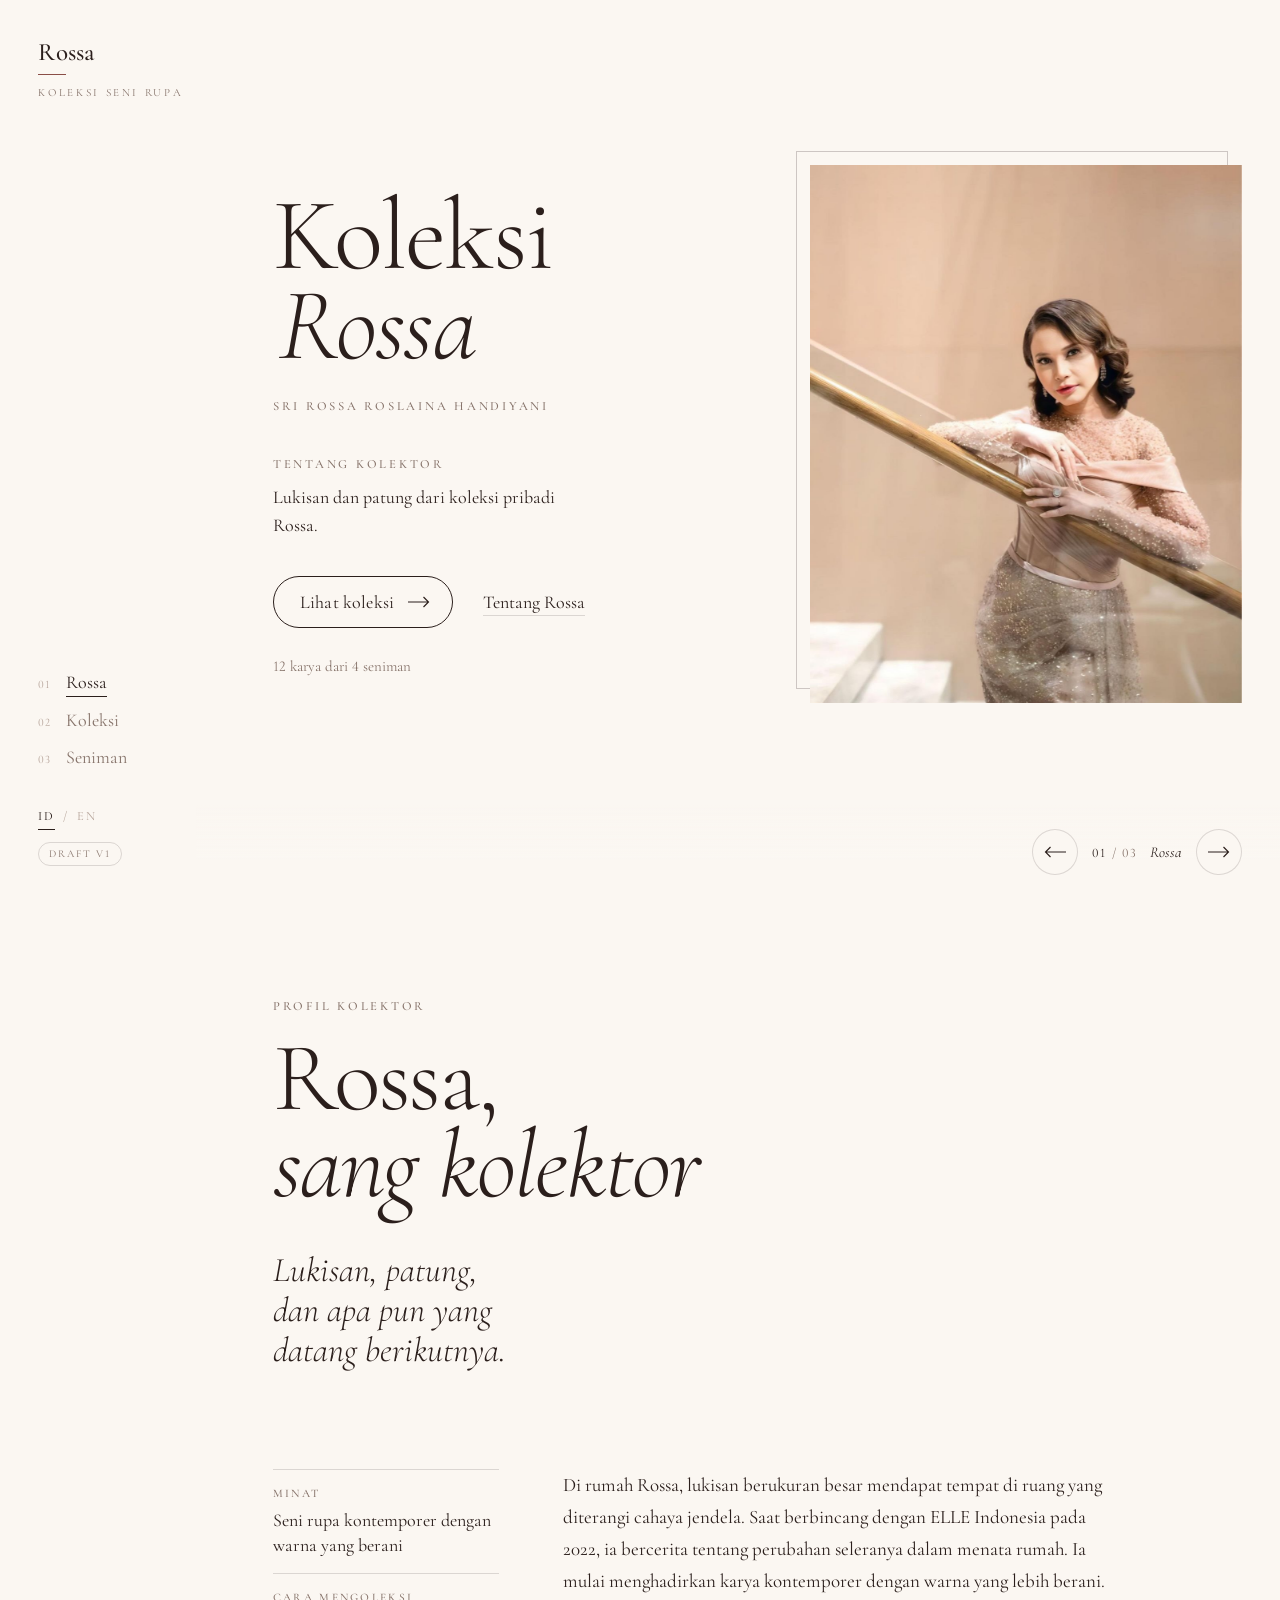
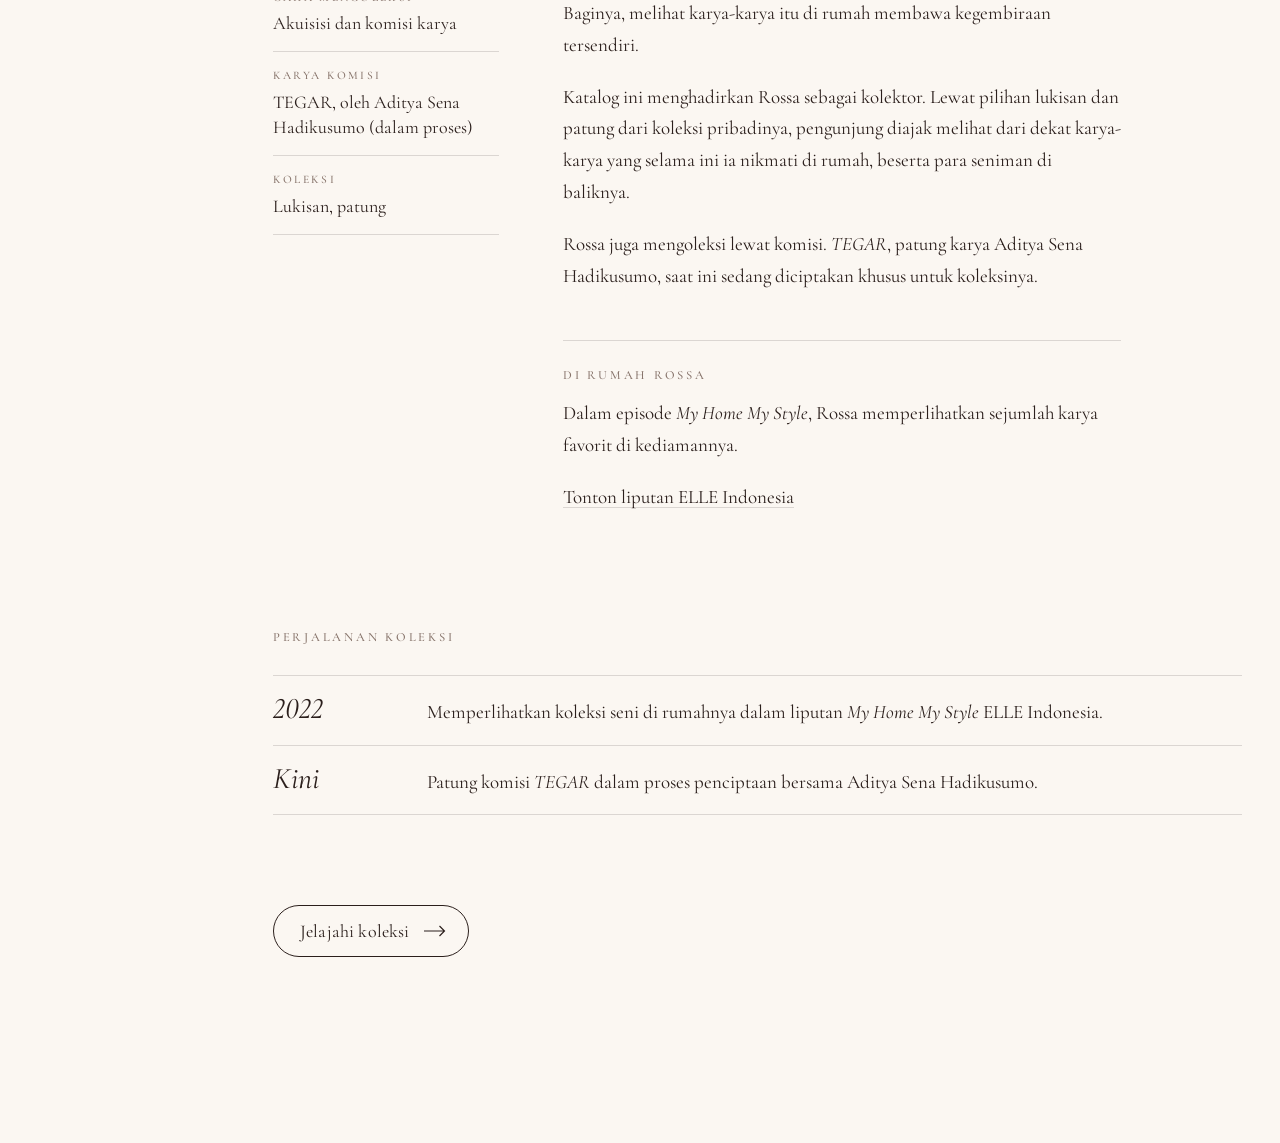
==== commit af2bd448: "Gabungkan halaman Rossa dan Biografi menjadi profil kolektor - Halaman Biografi dilebur ke halaman R" ====
--- a/preview/Rossa_E-Katalog_Preview_v2.html
+++ b/preview/Rossa_E-Katalog_Preview_v2.html
@@ -654,7 +654,7 @@
 
 
   /* -------------------------------------------------------------------
-     2. KOLEKTOR (Beranda dan halaman Biografi)
+     2. KOLEKTOR (halaman Rossa: pembuka dan profil kolektor)
      ------------------------------------------------------------------- */
   collector: {
     name: "Rossa",
@@ -672,47 +672,36 @@
       en: "Paintings and sculpture from Rossa's private collection."
     },
 
-    // Judul halaman Biografi. Bagian di antara bintang tampil miring di baris kedua.
+    // Profil kolektor: tampil di halaman Rossa, di bawah bagian pembuka.
+    // Fokusnya Rossa sebagai kolektor seni, bukan karier musiknya.
+    // Judul profil. Bagian di antara bintang tampil miring di baris kedua.
     bioTitle: { id: "Rossa, *sang kolektor*", en: "Rossa, *the collector*" },
 
-    // Potret di halaman Biografi: panel kecil di sebelah teks, crop 4:5, monokrom.
-    // Still wawancara Medcom ID, 19 Mei 2023 (file sumber 541 × 768 px).
-    bioPortrait: {
-      src: "https://upload.wikimedia.org/wikipedia/commons/5/50/Rossa_at_Ngobras_Special_Medcom_ID.png",
-      width: 541, height: 768,
-      alt: { id: "Rossa tertawa sambil memegang mikrofon dalam wawancara Medcom ID.",
-             en: "Rossa laughing as she holds a microphone during a Medcom ID interview." },
-      credit: {
-        text: { id: "Rossa dalam wawancara, 2023. Still oleh", en: "Rossa in an interview, 2023. Still by" },
-        source: { label: "Medcom ID", href: "https://commons.wikimedia.org/wiki/File:Rossa_at_Ngobras_Special_Medcom_ID.png" },
-        license: { label: "CC BY 3.0", href: "https://creativecommons.org/licenses/by/3.0/" },
-        note: { id: "Crop dan konversi monokrom untuk katalog.", en: "Cropped and converted to monochrome for the catalogue." }
-      }
-    },
-
-    // Kalimat besar di halaman Biografi
+    // Kalimat besar di bawah judul profil
     statement: {
       id: "Lukisan, patung, dan apa pun yang datang berikutnya.",
       en: "Painting, sculpture, and whatever comes next."
     },
 
-    // Paragraf biografi, tampil berurutan. Paragraf 1 dan 2 dari copy website.
+    // Paragraf profil, tampil berurutan.
     biography: [
+      // [CEK] berdasarkan liputan ELLE Indonesia, 2022
       {
         id: "Di rumah Rossa, lukisan berukuran besar mendapat tempat di ruang yang diterangi cahaya jendela. Saat berbincang dengan ELLE Indonesia pada 2022, ia bercerita tentang perubahan seleranya dalam menata rumah. Ia mulai menghadirkan karya kontemporer dengan warna yang lebih berani. Baginya, melihat karya-karya itu di rumah membawa kegembiraan tersendiri.",
-        // [CEK] terjemahan Inggris
         en: "In Rossa's home, large paintings are given space in rooms lit by the windows. Speaking with ELLE Indonesia in 2022, she described how her taste in furnishing her home had changed. She began bringing in contemporary works in bolder colours. For her, seeing those works at home brings a joy of its own."
       },
       {
-        id: "Publik mengenal Rossa lewat lagu seperti *Tegar*, ciptaan Melly Goeslaw yang ia bawakan pada 1999. Di katalog ini, ia hadir sebagai kolektor. Melalui pilihan lukisan dan patung dari koleksi pribadinya, pengunjung diajak melihat karya-karya yang selama ini ia nikmati dari dekat.",
-        // [CEK] terjemahan Inggris
-        en: "The public knows Rossa through songs such as *Tegar*, written by Melly Goeslaw and recorded by her in 1999. In this catalogue she appears as a collector. Through a selection of paintings and sculptures from her private collection, visitors are invited to see up close the works she has long enjoyed."
+        id: "Katalog ini menghadirkan Rossa sebagai kolektor. Lewat pilihan lukisan dan patung dari koleksi pribadinya, pengunjung diajak melihat dari dekat karya-karya yang selama ini ia nikmati di rumah, beserta para seniman di baliknya.",
+        en: "This catalogue presents Rossa as a collector. Through a selection of paintings and sculptures from her private collection, visitors are invited to see up close the works she has long enjoyed at home, and the artists behind them."
       },
       // [CEK] Komisi TEGAR.
       {
-        id: "Rossa juga mengoleksi lewat komisi. *TEGAR*, patung yang berangkat dari lagunya tahun 1999, saat ini sedang diciptakan untuknya oleh Aditya Sena Hadikusumo.",
-        en: "Rossa also collects through commission. *TEGAR*, a sculpture drawn from her 1999 song, is currently being created for her by Aditya Sena Hadikusumo."
+        id: "Rossa juga mengoleksi lewat komisi. *TEGAR*, patung karya Aditya Sena Hadikusumo, saat ini sedang diciptakan khusus untuk koleksinya.",
+        en: "Rossa also collects through commission. *TEGAR*, a sculpture by Aditya Sena Hadikusumo, is currently being created especially for her collection."
       }
+      // [DUMMY] Paragraf tambahan, isi setelah ada keterangan dari Rossa, misalnya
+      // sejak kapan mulai mengoleksi atau apa yang ia cari dari sebuah karya:
+      // , { id: "Teks Indonesia.", en: "English text." }
     ],
 
     // Cerita akuisisi pertama atau alasan memilih satu karya.
@@ -724,7 +713,7 @@
       work: ""
     },
 
-    // Label liputan, tampil di bawah biografi.
+    // Label liputan, tampil di bawah paragraf profil.
     coverage: {
       title: { id: "Di rumah Rossa", en: "At Rossa's home" },
       text: { id: "Dalam episode *My Home My Style*, Rossa memperlihatkan sejumlah karya favorit di kediamannya.",
@@ -733,40 +722,28 @@
               href: "https://elle.co.id/elle-tv/rossa-unjuk-koleksi-seni-yang-menghidupkan-karakter-rumahnya-my-home-my-style" }
     },
 
-    // Kolom data singkat di halaman Biografi. Baris "Koleksi" dibuat otomatis dari daftar kategori.
+    // Kolom data singkat di samping paragraf profil. Baris "Koleksi" dibuat otomatis dari daftar kategori.
     facts: [
-      { label: { id: "Lahir", en: "Born" },
-        value: { id: "Sumedang, Jawa Barat, 9 Oktober 1978", en: "Sumedang, West Java, 9 October 1978" } },
-      { label: { id: "Dikenal sebagai", en: "Known as" },
-        value: { id: "Rossa, Teh Oca; di Malaysia, Dato' Sri Rossa", en: "Rossa, Teh Oca; in Malaysia, Dato' Sri Rossa" } },
-      { label: { id: "Pendidikan", en: "Education" },
-        value: { id: "FISIP Universitas Indonesia, lulus 2002", en: "Faculty of Social and Political Sciences, Universitas Indonesia, 2002" } }
+      // [CEK]
+      { label: { id: "Minat", en: "Interest" },
+        value: { id: "Seni rupa kontemporer dengan warna yang berani", en: "Contemporary art in bold colours" } },
+      // [CEK]
+      { label: { id: "Cara mengoleksi", en: "How she collects" },
+        value: { id: "Akuisisi dan komisi karya", en: "Acquisition and commission" } },
+      // [CEK]
+      { label: { id: "Karya komisi", en: "Commission" },
+        value: { id: "TEGAR, oleh Aditya Sena Hadikusumo (dalam proses)", en: "TEGAR, by Aditya Sena Hadikusumo (in progress)" } }
       // [DUMMY] contoh baris tambahan:
-      // { label: { id: "Mulai mengoleksi", en: "Collecting since" }, value: "20XX" },
+      // , { label: { id: "Mulai mengoleksi", en: "Collecting since" }, value: "20XX" }
     ],
 
-    // Foto arsip karier di samping tonggak perjalanan. Berwarna, rasio asli.
-    stagePhoto: {
-      src: "https://upload.wikimedia.org/wikipedia/commons/1/14/ROSSA_THE_JOURNEY_OF_21_DAZZLING_YEARS_%282017%29.jpg",
-      width: 1291, height: 1614,
-      alt: { id: "Rossa di atas panggung konser The Journey of 21 Dazzling Years, 2017.",
-             en: "Rossa on stage at The Journey of 21 Dazzling Years concert, 2017." },
-      credit: {
-        text: { id: "Konser *The Journey of 21 Dazzling Years*, 2017. Foto:", en: "*The Journey of 21 Dazzling Years* concert, 2017. Photo:" },
-        source: { label: "Nash Rassudin", href: "https://commons.wikimedia.org/wiki/File:ROSSA_THE_JOURNEY_OF_21_DAZZLING_YEARS_(2017).jpg" },
-        license: { label: "CC BY-SA 4.0", href: "https://creativecommons.org/licenses/by-sa/4.0/" }
-      }
-    },
-
-    // Tonggak perjalanan. [CEK] semua tahun berdasarkan sumber publik.
+    // Perjalanan koleksi. Hanya tonggak yang berkaitan dengan koleksi seni.
     milestones: [
-      { year: "1988", text: { id: "Album pertama, *Gadis Ingusan*.", en: "First album, *Gadis Ingusan*." } },
-      { year: "1996", text: { id: "*Nada-Nada Cinta* melambungkan namanya.", en: "*Nada-Nada Cinta* brings her to national attention." } },
-      { year: "1999", text: { id: "Album *Tegar*, bersertifikat multi-platinum.", en: "The album *Tegar*, certified multi-platinum." } },
-      { year: "2002", text: { id: "Lulus dari FISIP Universitas Indonesia.", en: "Graduates from Universitas Indonesia." } },
-      { year: "2010", text: { id: "Konser *Melodi Cinta* di Stadium Putra Bukit Jalil, Malaysia, di hadapan lebih dari 12.000 penonton.", en: "*Melodi Cinta* concert at Stadium Putra Bukit Jalil, Malaysia, for more than 12,000 people." } },
-      { year: "2023", text: { id: "Album *Another Journey: The Beginning*.", en: "Releases *Another Journey: The Beginning*." } },
+      // [CEK]
+      { year: "2022", text: { id: "Memperlihatkan koleksi seni di rumahnya dalam liputan *My Home My Style* ELLE Indonesia.", en: "Shows the art collection in her home in ELLE Indonesia's *My Home My Style*." } },
       { year: { id: "Kini", en: "Now" }, text: { id: "Patung komisi *TEGAR* dalam proses penciptaan bersama Aditya Sena Hadikusumo.", en: "The commissioned sculpture *TEGAR* is in progress with Aditya Sena Hadikusumo." } }
+      // [DUMMY] contoh tonggak tambahan, isi setelah dikonfirmasi tim Rossa:
+      // , { year: "20XX", text: { id: "Karya pertama masuk koleksi.", en: "First work enters the collection." } }
     ]
   },
 
@@ -1124,11 +1101,11 @@
   const UI = {
     id: {
       skip: 'Langsung ke konten', mainNav: 'Navigasi utama',
-      nav: { home: 'Rossa', biography: 'Biografi', collection: 'Koleksi', artists: 'Seniman' },
+      nav: { home: 'Rossa', collection: 'Koleksi', artists: 'Seniman' },
       menu: 'Buka menu', close: 'Tutup menu', language: 'Bahasa', contact: 'Kontak',
-      aboutCollector: 'Tentang kolektor', enter: 'Lihat koleksi', readBio: 'Baca biografi',
+      aboutCollector: 'Tentang kolektor', enter: 'Lihat koleksi', readBio: 'Tentang Rossa',
       counts: (w, a) => w + ' karya dari ' + a + ' seniman',
-      biography: 'Biografi', milestones: 'Tonggak perjalanan', collectionFact: 'Koleksi',
+      biography: 'Profil kolektor', milestones: 'Perjalanan koleksi', collectionFact: 'Koleksi',
       walkCollection: 'Jelajahi koleksi', chapter: 'Koleksi',
       works: n => n + ' karya',
       hintScroll: 'Gulir untuk menjelajah', hintSwipe: 'Usap untuk menjelajah',
@@ -1150,11 +1127,11 @@
     },
     en: {
       skip: 'Skip to content', mainNav: 'Main navigation',
-      nav: { home: 'Rossa', biography: 'Biography', collection: 'Collection', artists: 'Artists' },
+      nav: { home: 'Rossa', collection: 'Collection', artists: 'Artists' },
       menu: 'Open menu', close: 'Close menu', language: 'Language', contact: 'Contact',
-      aboutCollector: 'About the collector', enter: 'View the collection', readBio: 'Read the biography',
+      aboutCollector: 'About the collector', enter: 'View the collection', readBio: 'About Rossa',
       counts: (w, a) => w + (w === 1 ? ' work' : ' works') + ' by ' + a + (a === 1 ? ' artist' : ' artists'),
-      biography: 'Biography', milestones: 'Milestones', collectionFact: 'Collection',
+      biography: 'Collector profile', milestones: 'Collecting journey', collectionFact: 'Collection',
       walkCollection: 'Walk the collection', chapter: 'Collection',
       works: n => n + (n === 1 ? ' work' : ' works'),
       hintScroll: 'Scroll to walk the collection', hintSwipe: 'Swipe to walk the collection',
@@ -1331,7 +1308,6 @@
   const skip = document.getElementById('skip');
   const PAGES = [
     { key: 'home', href: '#/' },
-    { key: 'biography', href: '#/biography' },
     { key: 'collection', href: '#/collection' },
     { key: 'artists', href: '#/artists' }
   ];
@@ -1895,12 +1871,13 @@
           '<div class="home-about"><span class="label">' + tx(L().aboutCollector) + '</span><p>' + rich(collector.intro) + '</p></div>' +
           '<div class="home-cta">' +
             '<a class="btn-pill" href="#/collection" data-fresh>' + tx(L().enter) + ICON.right + '</a>' +
-            '<a class="link-u" href="#/biography" data-fresh>' + tx(L().readBio) + '</a>' +
+            '<a class="link-u" href="#/biography" data-to-profile>' + tx(L().readBio) + '</a>' +
           '</div>' +
           (nW ? '<span class="home-count">' + esc(L().counts(nW, nA)) + '</span>' : '') +
         '</div>' +
         (collector.portrait ? '<figure class="portrait"><img src="' + esc(collector.portrait) + '" alt="' + tx(collector.portraitAlt) + '" fetchpriority="high"></figure>' : '') +
-      '</section>';
+      '</section>' +
+      profileHTML();
     splitHomeTitle();
     return '';
   }
@@ -1955,22 +1932,20 @@
     });
   }
 
-  function renderBiography() {
+  // Profil Rossa sebagai kolektor. Dulu halaman Biografi tersendiri; kini satu
+  // halaman dengan beranda, tampil di bawah bagian pembuka. Alamat lama
+  // #/biography tetap berlaku dan langsung menggulir ke bagian ini.
+  function profileHTML() {
     const catNames = CHAPTERS.filter(c => c !== OTHER).map(c => t(c.name));
     const facts = (collector.facts || []).map(f => [t(f.label), t(f.value)]).filter(f => f[0] && f[1]);
     if (catNames.length) facts.push([L().collectionFact, lowerRest(catNames)]);
     const ms = collector.milestones || [];
-    main.innerHTML =
-      '<article class="page bio">' +
+    return '<article class="page bio home-profile" id="profil" aria-labelledby="profil-title">' +
         '<header class="bio-head"><div>' +
           '<span class="label">' + tx(L().biography) + '</span>' +
-          '<h1 class="bio-title' + (collector.bioTitle ? ' long' : '') + '">' + rich(collector.bioTitle || collector.name) + '</h1>' +
-          (collector.fullName ? '<p class="bio-full">' + tx(collector.fullName) + '</p>' : '') +
+          '<h2 class="bio-title' + (collector.bioTitle ? ' long' : '') + '" id="profil-title">' + rich(collector.bioTitle || collector.name) + '</h2>' +
           (collector.statement ? '<p class="bio-statement">' + rich(collector.statement) + '</p>' : '') +
-        '</div>' +
-        (collector.bioPortrait && collector.bioPortrait.src ? photoHTML(collector.bioPortrait, 'collector-portrait')
-          : collector.portrait ? '<figure class="portrait"><img src="' + esc(collector.portrait) + '" alt="' + tx(collector.portraitAlt) + '"></figure>' : '') +
-        '</header>' +
+        '</div></header>' +
         '<div class="bio-body">' +
           (facts.length ? '<dl class="facts">' + facts.map(f => '<div><dt>' + esc(f[0]) + '</dt><dd>' + esc(f[1]) + '</dd></div>').join('') + '</dl>' : '<div></div>') +
           '<div class="prose">' + (collector.biography || []).map(p => '<p>' + rich(p) + '</p>').join('') +
@@ -1982,7 +1957,10 @@
           '</ol>' + photoHTML(collector.stagePhoto, 'stage-photo') + '</div></section>' : '') +
         '<div class="page-end"><a class="btn-pill" href="#/collection" data-fresh>' + tx(L().walkCollection) + ICON.right + '</a></div>' +
       '</article>';
-    return t(L().biography);
+  }
+  function scrollToProfile(smooth) {
+    const el = document.getElementById('profil');
+    if (el) window.scrollTo({ top: Math.round(el.getBoundingClientRect().top + window.scrollY), behavior: smooth && !reduced() ? 'smooth' : 'auto' });
   }
 
   // Cerita kolektor: hanya tampil setelah Rossa menyampaikannya sendiri.
@@ -2184,7 +2162,7 @@
     const parts = raw.split('/').filter(Boolean);
     const a = parts[0], b = parts[1];
     if (!a) return { name: 'home', page: 'home', key: '/' };
-    if (a === 'biography') return { name: 'biography', page: 'biography', key: '/biography' };
+    if (a === 'biography') return { name: 'home', page: 'home', key: '/', profile: true };
     if (a === 'collection') return { name: 'collection', page: 'collection', focus: b || null, key: '/collection' };
     if (a === 'index') return { name: 'index', page: 'collection', filter: b || null, key: '/index/' + (b || '') };
     if (a === 'artists') return b ? { name: 'artist', page: 'artists', slug: b, key: '/artists/' + b } : { name: 'artists', page: 'artists', key: '/artists' };
@@ -2215,7 +2193,6 @@
     let title;
     switch (route.name) {
       case 'home': title = renderHome(); break;
-      case 'biography': title = renderBiography(); break;
       case 'collection': title = renderCollection(); break;
       case 'index': title = renderIndex(route); break;
       case 'artists': title = renderArtists(); break;
@@ -2234,6 +2211,7 @@
     window.scrollTo(0, y);
     requestAnimationFrame(() => {
       if (wantFocus && current.walk) current.walk.scrollToChapter(route.focus, false);
+      else if (route.profile && opts.keepScroll == null) scrollToProfile(false);
       else window.scrollTo(0, y);
       if (current.walk) current.walk.update(true);
     });
@@ -2268,6 +2246,7 @@
     }
     const first = tgt.closest('[data-walk-first]');
     if (first && current.walk) { e.preventDefault(); current.walk.scrollToWork(0, true); return; }
+    if (tgt.closest('[data-to-profile]') && document.getElementById('profil')) { e.preventDefault(); scrollToProfile(true); return; }
     const a = tgt.closest('a[href^="#"]');
     if (a) {
       if (a.hasAttribute('data-fresh')) fresh = true;
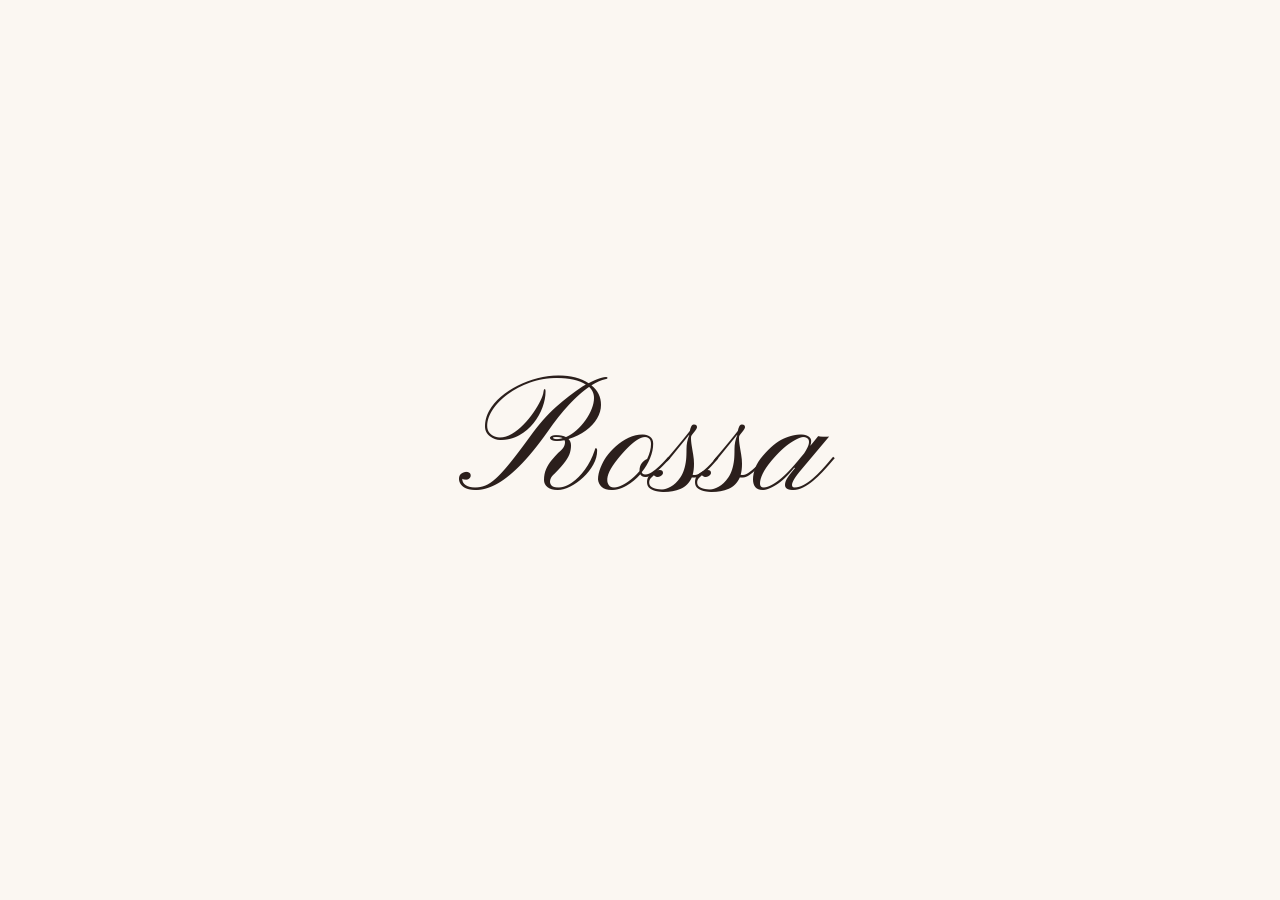
==== commit 341ba049: "Ubah navigasi jadi geser halaman, pembuka Rossa, dan ruang bab koleksi - Beranda satu layar tanpa gu" ====
--- a/preview/Rossa_E-Katalog_Preview_v2.html
+++ b/preview/Rossa_E-Katalog_Preview_v2.html
@@ -22,6 +22,8 @@
 @font-face{font-family:"Cormorant Garamond";font-style:italic;font-weight:400;font-display:swap;src:url("[data-uri]") format("woff2")}
 @font-face{font-family:"Cormorant Garamond";font-style:italic;font-weight:500;font-display:swap;src:url("[data-uri]") format("woff2")}
 
+@font-face{font-family:"Pinyon Script";font-style:normal;font-weight:400;font-display:block;src:url([data-uri]) format("woff2")}
+
 /* ---------- Ukuran dasar ---------- */
 :root{
   --serif:"Cormorant Garamond","Cormorant",Garamond,"Times New Roman",serif;
@@ -38,8 +40,9 @@
    linen  : ruang lukisan, peach linen dari latar potret Rossa
    velvet : ruang patung, beludru gelap dengan aksen champagne
    stone  : abu batu, cadangan untuk kategori baru
-   olive  : hijau zaitun gelap, cadangan untuk kategori baru */
-body{
+   olive  : hijau zaitun gelap, cadangan untuk kategori baru
+   Ruang dipasang di body dan di tiap bab dinding koleksi (.walk-ch). */
+body,.walk-ch{
   --bg:#FBF7F2; --ink:#2B1F1C; --muted:#86736A; --soft:#B5A399;
   --line:rgba(43,31,28,.15); --wire:rgba(43,31,28,.34);
   --accent:#8A4E47; --glow:rgba(255,255,255,.92);
@@ -47,13 +50,13 @@
   --pill:rgba(255,255,255,.7); --pill-line:rgba(43,31,28,.13);
   --bar:#D3C5BC; --bar-on:#2B1F1C; --frame:rgba(43,31,28,.22);
 }
-body[data-room="linen"]{
+[data-room="linen"]{
   --bg:#F2E5DB; --muted:#86695E; --soft:#B99F92;
   --wire:rgba(43,31,28,.36); --glow:rgba(255,250,245,.92);
   --floor:#E6D4C7; --plinth:#FCF8F4; --plinth-shade:#EADBD0;
   --pill:rgba(255,251,247,.66); --bar:#CDB4A7;
 }
-body[data-room="velvet"]{
+[data-room="velvet"]{
   --bg:#231B1B; --ink:#F1E8E0; --muted:#AE9C92; --soft:#75655E;
   --line:rgba(241,232,224,.14); --wire:rgba(241,232,224,.26);
   --accent:#CFAE7C; --glow:rgba(255,222,190,.10);
@@ -61,12 +64,12 @@
   --pill:rgba(255,255,255,.05); --pill-line:rgba(241,232,224,.15);
   --bar:#5C4E48; --bar-on:#F1E8E0; --frame:rgba(241,232,224,.22);
 }
-body[data-room="stone"]{
+[data-room="stone"]{
   --bg:#E6E3DE; --muted:#78716B; --soft:#A9A29B;
   --accent:#6E5847; --glow:rgba(255,255,255,.8);
   --floor:#D8D3CC; --plinth:#F7F5F2; --plinth-shade:#DAD5CE; --bar:#BEB7AF;
 }
-body[data-room="olive"]{
+[data-room="olive"]{
   --bg:#2E3027; --ink:#EEEDE4; --muted:#A6A894; --soft:#686A5C;
   --line:rgba(238,237,228,.14); --wire:rgba(238,237,228,.26);
   --accent:#CBB78B; --glow:rgba(240,235,200,.08);
@@ -217,7 +220,12 @@
     mask-image:linear-gradient(to right,transparent calc(var(--side-w) - 64px),#000 calc(var(--side-w) + 28px));
   }
 }
-.walk-track{position:absolute;left:0;top:0;height:100%;display:flex;will-change:transform}
+.walk-track{position:absolute;left:0;top:0;height:100%}
+.walk-ch{position:absolute;top:0;height:100%;display:flex;will-change:transform}
+.walk.stacked .walk-ch{background:var(--bg);color:var(--ink)}
+.walk.stacked .walk-ch::before,.walk.stacked .walk-ch::after{content:"";position:absolute;top:0;bottom:0;width:100vw;background:inherit}
+.walk.stacked .walk-ch::before{right:100%}
+.walk.stacked .walk-ch::after{left:100%}
 .wi{position:relative;flex:0 0 auto;height:100%}
 .floor{
   position:absolute;left:0;right:0;bottom:0;
@@ -305,21 +313,22 @@
 .home{
   min-height:100vh;min-height:100svh;
   display:grid;grid-template-columns:minmax(0,1fr) auto;
-  grid-template-rows:1fr auto auto 1fr;
-  grid-template-areas:". portrait" "head portrait" "body portrait" ". portrait";
+  grid-template-rows:1fr auto auto auto 1fr;
+  grid-template-areas:". portrait" "head portrait" "body portrait" "cta portrait" ". portrait";
   column-gap:clamp(32px,5vw,96px);
   padding:72px var(--pad) calc(var(--dock-h) + 8px) clamp(20px,6vw,110px);
 }
 .home-head{grid-area:head}
 .home-body{grid-area:body}
 .home .portrait{grid-area:portrait;align-self:center}
-.home-title{font-weight:300;font-size:clamp(60px,min(8vw,13vh),140px);line-height:.88;letter-spacing:-.018em}
+.home-title{font-weight:300;font-size:clamp(44px,min(5.2vw,8.5vh),92px);line-height:.9;letter-spacing:-.015em}
 .home-title .l1,.home-title .l2{display:block;white-space:nowrap}
 .home-title .l2{font-style:italic;padding-left:.05em}
 .home-sub{display:block;margin-top:26px}
-.home-about{margin-top:38px;max-width:34ch}
+.home-about{margin-top:32px;max-width:46ch}
 .home-about .label{display:block;margin-bottom:10px}
-.home-about p{font-size:clamp(18px,1.35vw,21px);line-height:1.55}
+.home-about p{font-size:clamp(16px,1.12vw,18.5px);line-height:1.55}
+.home-about p + p{margin-top:.7em}
 .home-cta{display:flex;flex-wrap:wrap;align-items:center;gap:18px 30px;margin-top:36px}
 .home-count{display:block;margin-top:26px;font-size:15px;color:var(--muted);font-variant-numeric:lining-nums}
 .portrait{position:relative;margin:0;justify-self:end}
@@ -428,6 +437,65 @@
 /* ---------- Transisi halaman ---------- */
 main.enter{animation:pageIn .5s var(--ease) both}
 @keyframes pageIn{from{opacity:0}to{opacity:1}}
+main.in-next{animation:slideInNext .75s var(--ease) both}
+main.in-prev{animation:slideInPrev .75s var(--ease) both}
+main.out-next{animation:slideOutNext .36s cubic-bezier(.55,0,.8,.2) both}
+main.out-prev{animation:slideOutPrev .36s cubic-bezier(.55,0,.8,.2) both}
+@keyframes slideInNext{from{opacity:0;transform:translateX(9vw)}to{opacity:1;transform:none}}
+@keyframes slideInPrev{from{opacity:0;transform:translateX(-9vw)}to{opacity:1;transform:none}}
+@keyframes slideOutNext{to{opacity:0;transform:translateX(-9vw)}}
+@keyframes slideOutPrev{to{opacity:0;transform:translateX(9vw)}}
+
+/* ---------- Pembuka situs: "Rossa" tertulis bersambung ---------- */
+.splash{position:fixed;inset:0;z-index:90;display:grid;place-items:center;background:var(--bg);transition:transform .85s cubic-bezier(.76,0,.24,1)}
+.splash.lift{transform:translateY(-100%);pointer-events:none}
+.sp-word{font-family:"Pinyon Script",var(--serif);font-size:clamp(96px,13vw,210px);line-height:1.3;padding:0 .35em;color:var(--ink);opacity:0;
+  -webkit-mask-image:linear-gradient(90deg,#000 40%,transparent 60%);mask-image:linear-gradient(90deg,#000 40%,transparent 60%);
+  -webkit-mask-size:260% 100%;mask-size:260% 100%;-webkit-mask-repeat:no-repeat;mask-repeat:no-repeat;
+  -webkit-mask-position:100% 0;mask-position:100% 0}
+.splash.play .sp-word{opacity:1;animation:spWrite 1.45s cubic-bezier(.45,.05,.35,1) forwards}
+.splash.lift .sp-word{transform:translateY(-30px);opacity:0;transition:transform .6s var(--ease),opacity .45s var(--ease)}
+@keyframes spWrite{from{-webkit-mask-position:100% 0;mask-position:100% 0}to{-webkit-mask-position:0 0;mask-position:0 0}}
+
+/* ---------- Teks dinding ----------
+   Keterangan karya: turun saat karyanya di tengah, naik saat ditinggalkan.
+   Teks bab ikut gulir (lihat app.js); saat Koleksi dibuka, teks bab turun masuk. */
+.walk-track .cap > *{opacity:0;transform:translateY(-24px);transition:opacity .4s var(--ease),transform .5s var(--ease),color var(--room-t)}
+.walk-track .wi.is-on .cap > *{opacity:1;transform:none;transition:opacity .7s var(--ease),transform .9s var(--ease),color var(--room-t)}
+.walk-track .wi.is-on .cap > :nth-child(2){transition-delay:.07s,.07s,0s}
+.walk-track .wi.is-on .cap > :nth-child(3){transition-delay:.14s,.14s,0s}
+.walk-track .wi.is-on .cap > :nth-child(4){transition-delay:.21s,.21s,0s}
+.walk-track .wi.is-on .cap > :nth-child(n+5){transition-delay:.28s,.28s,0s}
+.walk.held .intro{visibility:hidden}
+.walk.drop .intro > *{animation:dropIn 1s var(--ease) both}
+.walk.drop .intro > :nth-child(2){animation-delay:.08s}
+.walk.drop .intro > :nth-child(3){animation-delay:.16s}
+.walk.drop .intro > :nth-child(4){animation-delay:.24s}
+.walk.drop .intro > :nth-child(n+5){animation-delay:.32s}
+@keyframes dropIn{from{opacity:0;transform:translateY(-36px)}to{opacity:1;transform:none}}
+
+/* Dinding tertutup lembut di tepi kolom samping: karya dan teks memudar
+   saat bergeser ke bawah nama situs dan menu, tidak menumpuk. */
+@media (min-width:900px){
+  .walk-sticky{-webkit-mask-image:linear-gradient(to right,transparent calc(var(--side-w) - 70px),#000 calc(var(--side-w) + 10px));mask-image:linear-gradient(to right,transparent calc(var(--side-w) - 70px),#000 calc(var(--side-w) + 10px))}
+}
+
+/* ---------- Tombol beranda yang terisi saat digulir ---------- */
+.charge{grid-area:cta;justify-self:start;position:relative;margin-top:30px;display:inline-block}
+.charge-btn{position:relative;overflow:hidden;isolation:isolate;display:inline-flex;align-items:center;gap:14px;padding:13px 26px 13px 28px;border:1px solid var(--ink);border-radius:999px;font-size:19px;line-height:1.2;transition:color .45s var(--ease)}
+.charge-btn svg{width:20px;height:auto;flex:0 0 auto}
+.charge-btn::before{content:"";position:absolute;inset:0;z-index:-1;background:var(--ink);transform:translateY(101%);transition:transform .5s var(--ease)}
+.charge-btn:hover,.charge-btn:focus-visible{color:var(--bg)}
+.charge-btn:hover::before,.charge-btn:focus-visible::before{transform:none}
+.charge-fill{position:absolute;inset:0;z-index:-2;background:color-mix(in srgb,var(--accent) 24%,transparent);transform:scaleX(var(--gate,0));transform-origin:left}
+.charge-cap{position:absolute;left:4px;top:calc(100% + 14px);white-space:nowrap;font-size:11.5px;font-weight:500;letter-spacing:.22em;text-transform:uppercase;color:var(--muted);opacity:calc(var(--gate,0) * 6);translate:0 calc((1 - min(1, var(--gate,0) * 6)) * -6px);transition:opacity .3s var(--ease)}
+
+/* ---------- Satu layar: beranda tidak memanjang ke bawah ---------- */
+html.one-screen,body.one-screen{height:100%;overflow:hidden;overscroll-behavior:none}
+body.one-screen main{height:100vh;height:100svh;overflow:hidden}
+body.one-screen .home{min-height:0;height:100%}
+.gate-line{position:fixed;left:0;right:0;bottom:0;height:2px;background:var(--accent);transform:scaleX(0);transform-origin:left;z-index:60;pointer-events:none}
+
 
 /* ---------- Ponsel dan tablet kecil ---------- */
 @media (max-width:899px){
@@ -464,6 +532,18 @@
   .intro-hint{margin-top:26px}
 
   .home{grid-template-columns:1fr;grid-template-rows:auto;grid-template-areas:"head" "portrait" "body";gap:0;padding:28px 20px 150px}
+  body.one-screen .home{grid-template-rows:auto minmax(0,1fr) auto;grid-template-areas:"head" "body" "cta";padding:18px 20px 104px}
+  body.one-screen .home .portrait{display:none}
+  body.one-screen .home-body{min-height:0;overflow-y:auto;overscroll-behavior:contain;scrollbar-width:none}
+  body.one-screen .home-title{font-size:clamp(40px,11vw,56px)}
+  body.one-screen .home-sub{margin-top:12px}
+  body.one-screen .home-about{margin-top:18px}
+  body.one-screen .home-about .label{display:none}
+  body.one-screen .home-about p{font-size:17px;line-height:1.45}
+  body.one-screen .home-count{margin-top:10px;font-size:14px}
+  body.one-screen .charge{margin-top:14px}
+  .charge-cap{display:none}
+  body.one-screen .charge-btn{font-size:17px;padding:11px 22px 11px 24px}
   .home-title{font-size:clamp(64px,19vw,96px)}
   .home-sub{margin-top:18px}
   .home .portrait{justify-self:stretch;margin:42px 14px 10px 14px}
@@ -544,7 +624,7 @@
 .walk-track .wire{transform-origin:50% 0;transform:rotate(var(--swing,0deg))}
 .walk-track .glow{opacity:calc(.3 + .7 * var(--f,1))}
 .walk-track .cap{opacity:calc(.42 + .58 * var(--f,1))}
-.walk-track .intro{translate:var(--px,0) 0}
+.walk-track .intro{translate:var(--px,0) var(--ty,0px);opacity:var(--op,1)}
 
 @keyframes riseIn{from{opacity:0;transform:translateY(26px)}to{opacity:1;transform:none}}
 @keyframes fadeIn{from{opacity:0}to{opacity:1}}
@@ -598,9 +678,8 @@
 
 @media (prefers-reduced-motion:reduce){
   .walk-track .art.hang,.walk-track .wire{transform:none}
-  .walk-track .intro{translate:none}
-}
-
+  .walk-track .intro{translate:0 var(--ty,0px)}
+}
 </style>
 </head>
 <body data-room="silk">
@@ -658,7 +737,7 @@
      ------------------------------------------------------------------- */
   collector: {
     name: "Rossa",
-    fullName: "Sri Rossa Roslaina Handiyani",
+    fullName: "",
     portrait: "[data-uri]",
     portraitAlt: { id: "Potret Rossa", en: "Portrait of Rossa" },
 
@@ -667,10 +746,22 @@
     heroLine2: { id: "Rossa", en: "Collection" },
 
     // Paragraf pendek di beranda
-    intro: {
-      id: "Lukisan dan patung dari koleksi pribadi Rossa.",
-      en: "Paintings and sculpture from Rossa's private collection."
-    },
+    // Teks "Tentang Rossa" di beranda. Satu blok { id, en } = satu paragraf.
+    // [CEK] penulis lagu dan tahun rilis Tegar; karya Sekar Puti
+    intro: [
+      {
+        id: "Publik mengenal Rossa lewat lagu-lagu seperti *Tegar*, yang ditulis Melly Goeslaw dan direkam Rossa pada 1999. Katalog ini memperkenalkannya sebagai kolektor, mengajak pengunjung melihat lebih dekat lukisan dan patung yang selama ini ia nikmati di rumahnya sendiri.",
+        en: "Rossa is widely known for songs such as *Tegar*, which Melly Goeslaw wrote and Rossa recorded in 1999. This catalogue introduces her as a collector, inviting visitors to take a closer look at the paintings and sculptures she has long enjoyed in her own home."
+      },
+      {
+        id: "Saat rumahnya dikunjungi, Rossa mengenang bagaimana ia memilih karya kontemporer dengan warna yang lebih berani ketika menata ulang rumahnya. Ia bercerita tentang kegembiraan yang dibawa karya-karya itu ke dalam rumah. Salah satu karya yang terdokumentasi dalam kunjungan itu adalah *It’s About Time*, patung keramik karya Sekar Puti.",
+        en: "During a visit to her home, Rossa recalled choosing contemporary works in bolder colours as she redecorated. She spoke of the joy those works brought into her home. Among the pieces documented during the visit was *It’s About Time*, a ceramic sculpture by Sekar Puti."
+      },
+      {
+        id: "Rossa juga memesan karya khusus untuk koleksinya. Salah satunya membawa musiknya masuk ke dalam koleksi itu sendiri. Aditya Sena Hadikusumo kini sedang menciptakan *TEGAR*, patung yang terinspirasi dari lagunya tahun 1999.",
+        en: "Rossa also commissions works for her collection. One such commission brings her music into the collection itself. Aditya Sena Hadikusumo is currently creating *TEGAR*, a sculpture inspired by her 1999 song."
+      }
+    ],
 
     // Profil kolektor: tampil di halaman Rossa, di bawah bagian pembuka.
     // Fokusnya Rossa sebagai kolektor seni, bukan karier musiknya.
@@ -685,19 +776,20 @@
 
     // Paragraf profil, tampil berurutan.
     biography: [
+      // [CEK] tahun rilis Tegar (1999)
+      {
+        id: "Publik mengenal Rossa lewat lagu-lagu seperti *Tegar* (1999). Ia juga seorang kolektor. Katalog ini menghadirkan pilihan lukisan dan patung dari koleksi pribadinya: karya-karya yang selama ini ia nikmati di rumah, kini dapat dilihat dari dekat.",
+        en: "Known to the public for songs such as *Tegar* (1999), Rossa is also a collector. This catalogue presents a selection of paintings and sculptures from her private collection: works she has long enjoyed at home, now shown up close."
+      },
       // [CEK] berdasarkan liputan ELLE Indonesia, 2022
       {
-        id: "Di rumah Rossa, lukisan berukuran besar mendapat tempat di ruang yang diterangi cahaya jendela. Saat berbincang dengan ELLE Indonesia pada 2022, ia bercerita tentang perubahan seleranya dalam menata rumah. Ia mulai menghadirkan karya kontemporer dengan warna yang lebih berani. Baginya, melihat karya-karya itu di rumah membawa kegembiraan tersendiri.",
-        en: "In Rossa's home, large paintings are given space in rooms lit by the windows. Speaking with ELLE Indonesia in 2022, she described how her taste in furnishing her home had changed. She began bringing in contemporary works in bolder colours. For her, seeing those works at home brings a joy of its own."
-      },
-      {
-        id: "Katalog ini menghadirkan Rossa sebagai kolektor. Lewat pilihan lukisan dan patung dari koleksi pribadinya, pengunjung diajak melihat dari dekat karya-karya yang selama ini ia nikmati di rumah, beserta para seniman di baliknya.",
-        en: "This catalogue presents Rossa as a collector. Through a selection of paintings and sculptures from her private collection, visitors are invited to see up close the works she has long enjoyed at home, and the artists behind them."
+        id: "Di rumahnya, lukisan berukuran besar mendapat tempat di ruang yang diterangi cahaya jendela. Seiring waktu, seleranya bergeser ke karya kontemporer dengan warna yang lebih berani. Baginya, melihat karya-karya itu di rumah membawa kegembiraan tersendiri.",
+        en: "In her home, large paintings are given space in rooms lit by the windows. Over time her taste has turned towards contemporary works in bolder colours. For her, seeing those works at home brings a joy of its own."
       },
       // [CEK] Komisi TEGAR.
       {
-        id: "Rossa juga mengoleksi lewat komisi. *TEGAR*, patung karya Aditya Sena Hadikusumo, saat ini sedang diciptakan khusus untuk koleksinya.",
-        en: "Rossa also collects through commission. *TEGAR*, a sculpture by Aditya Sena Hadikusumo, is currently being created especially for her collection."
+        id: "Rossa juga mengoleksi lewat komisi. *TEGAR*, patung yang berangkat dari lagunya tahun 1999, kini sedang diciptakan untuknya oleh Aditya Sena Hadikusumo.",
+        en: "Rossa also collects through commission. *TEGAR*, a sculpture drawn from her 1999 song, is being created for her by Aditya Sena Hadikusumo."
       }
       // [DUMMY] Paragraf tambahan, isi setelah ada keterangan dari Rossa, misalnya
       // sejak kapan mulai mengoleksi atau apa yang ia cari dari sebuah karya:
@@ -1101,9 +1193,11 @@
   const UI = {
     id: {
       skip: 'Langsung ke konten', mainNav: 'Navigasi utama',
-      nav: { home: 'Rossa', collection: 'Koleksi', artists: 'Seniman' },
+      nav: { home: 'Rossa', biography: 'Biografi', collection: 'Koleksi', artists: 'Seniman' },
       menu: 'Buka menu', close: 'Tutup menu', language: 'Bahasa', contact: 'Kontak',
-      aboutCollector: 'Tentang kolektor', enter: 'Lihat koleksi', readBio: 'Tentang Rossa',
+      aboutCollector: 'Tentang Rossa',
+      enterTo: name => 'Masuk ke ' + name,
+      keepTo: (name, touch) => (touch ? 'Usap terus ke ' : 'Gulir terus ke ') + name,
       counts: (w, a) => w + ' karya dari ' + a + ' seniman',
       biography: 'Profil kolektor', milestones: 'Perjalanan koleksi', collectionFact: 'Koleksi',
       walkCollection: 'Jelajahi koleksi', chapter: 'Koleksi',
@@ -1127,9 +1221,11 @@
     },
     en: {
       skip: 'Skip to content', mainNav: 'Main navigation',
-      nav: { home: 'Rossa', collection: 'Collection', artists: 'Artists' },
+      nav: { home: 'Rossa', biography: 'Biography', collection: 'Collection', artists: 'Artists' },
       menu: 'Open menu', close: 'Close menu', language: 'Language', contact: 'Contact',
-      aboutCollector: 'About the collector', enter: 'View the collection', readBio: 'About Rossa',
+      aboutCollector: 'About Rossa',
+      enterTo: name => 'Enter the ' + name,
+      keepTo: (name, touch) => (touch ? 'Keep swiping to the ' : 'Keep scrolling to the ') + name,
       counts: (w, a) => w + (w === 1 ? ' work' : ' works') + ' by ' + a + (a === 1 ? ' artist' : ' artists'),
       biography: 'Collector profile', milestones: 'Collecting journey', collectionFact: 'Collection',
       walkCollection: 'Walk the collection', chapter: 'Collection',
@@ -1405,19 +1501,37 @@
       this.workItems = items.filter(it => it.kind === 'work');
       this.workItems.forEach((it, n) => { it.n = n; });
       this.active = -1; this.room = null; this.raf = 0; this.p = 0; this.bars = null;
+      this.ready = !this.opts.hold; this.on = null;
       // Gerak: posisi tampil (vis) mengejar posisi scroll (p) dengan inersia,
       // lukisan berayun di kawatnya mengikuti kecepatan, lalu tenang kembali.
       this.vis = null; this.vel = 0; this.ang = 0; this.angV = 0; this.anim = 0; this.last = 0;
       this.tick = now => this.step(now);
       this.assignRooms();
       this.section = document.createElement('section');
-      this.section.className = 'walk';
+      this.section.className = 'walk' + (this.opts.hold ? ' held' : ' drop');
       this.section.setAttribute('aria-label', t(L().walkLabel));
       this.section.innerHTML = '<div class="walk-sticky"><div class="walk-track"></div></div>';
       host.appendChild(this.section);
       this.sticky = this.section.firstElementChild;
       this.track = this.sticky.firstElementChild;
-      this.items.forEach(it => { it.el = this.buildItem(it); this.track.appendChild(it.el); });
+      // Tiap bab punya "ruang" sendiri. Di akhir bab, dinding turun: ruang
+      // berikutnya naik dari bawah menutupi layar, lalu jalan ke samping lagi.
+      this.groups = [];
+      this.items.forEach(it => {
+        let g = this.groups[this.groups.length - 1];
+        if (!g || (it.kind === 'intro' && g.items.some(x => x.kind === 'intro' || x.kind === 'work'))) {
+          g = { items: [], el: document.createElement('div') };
+          g.el.className = 'walk-ch';
+          this.groups.push(g);
+          this.track.appendChild(g.el);
+        }
+        it.g = g;
+        it.el = this.buildItem(it);
+        g.items.push(it);
+        g.el.appendChild(it.el);
+      });
+      this.groups.forEach(g => { const r = g.items.find(x => x.room); g.room = r ? r.room : 'linen'; g.el.dataset.room = g.room; });
+      if (this.groups.length > 1) this.section.classList.add('stacked');
       this.layout();
 
       this.onScroll = () => {
@@ -1558,7 +1672,24 @@
       this.trackW = x;
       this.track.style.width = x + 'px';
       this.maxX = Math.max(0, x - M.vw);
-      this.section.style.height = Math.round(this.maxX + M.vh) + 'px';
+      const lead = M.mobile ? 0 : (this.items[0] && this.items[0].kind === 'spacer' ? this.items[0].width : 0);
+      const V = M.vh;
+      let S = 0;
+      this.groups.forEach((g, j) => {
+        const first = g.items[0], last = g.items[g.items.length - 1];
+        g.x0 = first.x; g.x1 = last.x + last.width;
+        g.el.style.left = g.x0 + 'px';
+        g.el.style.width = (g.x1 - g.x0) + 'px';
+        const intro = g.items.find(x => x.kind === 'intro');
+        g.c0 = j === 0 ? 0 : clamp((intro ? intro.x : g.x0) - lead, 0, this.maxX);
+        g.c1 = j === this.groups.length - 1 ? this.maxX : clamp(Math.max(g.c0, g.x1 - M.vw), 0, this.maxX);
+        g.S = S;
+        g.L = g.c1 - g.c0;
+        S += g.L + (j < this.groups.length - 1 ? V : 0);
+      });
+      this.V = V;
+      this.total = S;
+      this.section.style.height = Math.round(this.total + M.vh) + 'px';
       let prevFloor = false;
       this.items.forEach((it, i) => {
         const f = it.el.querySelector('.floor');
@@ -1582,12 +1713,14 @@
       if (hint) hint.textContent = M.mobile ? L().hintSwipe : L().hintScroll;
       if (M.mobile) {
         box.style.cssText = 'left:22px;right:22px;top:' + Math.round(M.topH + 24) + 'px';
+        it.h = Math.round(M.topH + 24 + box.offsetHeight + 60);
         const bw = Math.min(240, M.vw - 90);
         bench.style.cssText = 'left:' + Math.round((M.vw - bw) / 2) + 'px;top:' + Math.round(M.topH + M.band - 104) + 'px;width:' + bw + 'px;height:auto';
         return M.vw;
       }
       const W = clamp(M.mainW * 0.40, 440, 640);
       box.style.cssText = 'left:0;top:' + Math.round(M.topH + M.band * 0.09) + 'px;width:' + Math.round(W) + 'px';
+      it.h = Math.round(M.topH + M.band * 0.09 + box.offsetHeight + 60);
       bench.style.cssText = 'left:' + Math.round(W * 0.1) + 'px;top:' + Math.round(M.topH + M.band * 0.985 - 62) + 'px';
       return W + clamp(M.mainW * 0.07, 70, 140);
     }
@@ -1595,10 +1728,12 @@
       const box = it.el.querySelector('.intro');
       if (M.mobile) {
         box.style.cssText = 'left:22px;right:22px;top:' + Math.round(M.topH + M.band * 0.26) + 'px';
+        it.h = Math.round(M.topH + M.band * 0.26 + box.offsetHeight + 60);
         return M.vw;
       }
       const W = clamp(M.mainW * 0.36, 360, 520);
       box.style.cssText = 'left:' + Math.round(M.mainW * 0.04) + 'px;top:' + Math.round(M.topH + M.band * 0.30) + 'px;width:' + Math.round(W) + 'px';
+      it.h = Math.round(M.topH + M.band * 0.30 + box.offsetHeight + 60);
       return W + M.mainW * 0.06;
     }
     lay_work(it, M) {
@@ -1657,29 +1792,76 @@
       return itemW;
     }
     focusX() { const M = this.M; return M.mobile ? M.vw / 2 : M.sideW + M.mainW * 0.45; }
-    targetFor(k) { const it = this.workItems[k]; return clamp(it.x + it.center - this.focusX(), 0, this.maxX); }
+    // Posisi gulir s -> bab aktif, posisi kamera (x) dan kemajuan turun t (0..1).
+    at(s) {
+      const gs = this.groups;
+      let j = 0;
+      while (j < gs.length - 1 && s > gs[j].S + gs[j].L + this.V) j++;
+      const g = gs[j];
+      if (s <= g.S + g.L || j === gs.length - 1) return { j, cam: g.c0 + clamp(s - g.S, 0, g.L), t: 0 };
+      return { j, cam: g.c1, t: clamp((s - g.S - g.L) / this.V, 0, 1) };
+    }
+    // Bab yang sedang di layar dan posisi kameranya (saat turun, bab baru setelah setengah jalan).
+    view(s) {
+      const a = this.at(s);
+      if (a.t >= 0.5 && this.groups[a.j + 1]) return { g: this.groups[a.j + 1], cam: this.groups[a.j + 1].c0 };
+      return { g: this.groups[a.j], cam: a.cam };
+    }
+    targetFor(k) {
+      const it = this.workItems[k], g = it.g;
+      const cam = clamp(it.x + it.center - this.focusX(), g.c0, g.c1);
+      return g.S + cam - g.c0;
+    }
     update(force) {
       const M = this.M;
       if (!M) return;
       const r = this.section.getBoundingClientRect();
-      const p = clamp(-r.top, 0, this.maxX);
+      const p = clamp(-r.top, 0, this.total);
       this.p = p;
+      const vw = this.view(p);
       if (force || this.vis === null || reduced()) { this.vis = p; this.vel = 0; this.paint(); }
       else this.kick();
       const engaged = r.top <= M.vh * 0.3;
       if (engaged !== this.engaged || force) { this.engaged = engaged; dock.classList.toggle('walk-off', !engaged); }
-      const fx = p + this.focusX();
+      const fx = vw.cam + this.focusX();
       let best = -1, bd = Infinity;
       this.workItems.forEach((it, k) => { const dd = Math.abs(it.x + it.center - fx); if (dd < bd) { bd = dd; best = k; } });
       if (best !== this.active || force) { this.active = best; this.updateDock(); }
+      this.markText(fx);
       let room;
       if (this.opts.context === 'artist' && r.top > M.vh * 0.4) room = this.opts.defaultRoom || 'silk';
       else {
-        const rx = p + M.vw * 0.55;
-        const it = this.items.find(x => rx >= x.x && rx < x.x + x.width) || this.items[this.items.length - 1];
-        room = it.room;
+        const rx = vw.cam + M.vw * 0.55;
+        const it = vw.g.items.find(x => rx >= x.x && rx < x.x + x.width) || vw.g.items[vw.g.items.length - 1];
+        room = it.room || vw.g.room;
       }
       if (room !== this.room || force) { this.room = room; setRoom(room); }
+    }
+    // Teks yang sedang di depan mata turun masuk; teks yang ditinggalkan naik keluar.
+    // Bab dan penutup aktif selama titik fokus ada di dalamnya; karya memakai jarak
+    // ke titik tengahnya, sehingga keterangan berganti saat lukisan berganti.
+    markText(fx) {
+      let cur = null;
+      if (this.ready) {
+        let bd = Infinity;
+        this.items.forEach(it => {
+          if (it.kind === 'spacer') return;
+          const d = it.kind === 'work' ? Math.abs(it.x + it.center - fx)
+            : (fx < it.x ? it.x - fx : fx > it.x + it.width ? fx - it.x - it.width : 0);
+          if (d < bd) { bd = d; cur = it; }
+        });
+      }
+      if (cur === this.on) return;
+      if (this.on) this.on.el.classList.remove('is-on');
+      this.on = cur;
+      if (cur) cur.el.classList.add('is-on');
+    }
+    release() {
+      if (this.ready) return;
+      this.ready = true;
+      this.section.classList.remove('held');
+      this.section.classList.add('drop');
+      this.update(true);
     }
     kick() {
       if (this.anim) return;
@@ -1690,10 +1872,10 @@
       this.anim = 0;
       const dt = Math.min(0.05, Math.max(0.001, (now - this.last) / 1000));
       this.last = now;
-      const prev = this.vis;
+      const prev = this.at(this.vis).cam;
       this.vis += (this.p - this.vis) * (1 - Math.exp(-dt / 0.12));
       if (Math.abs(this.p - this.vis) < 0.3) this.vis = this.p;
-      this.vel = (this.vis - prev) / dt;
+      this.vel = (this.at(this.vis).cam - prev) / dt;
       // pegas teredam: bagian bawah lukisan tertinggal saat dinding bergeser
       const goal = clamp(-this.vel * 0.0006, -1.4, 1.4);
       this.angV += (-70 * (this.ang - goal) - 6.5 * this.angV) * dt;
@@ -1704,15 +1886,27 @@
       if (moving) this.anim = requestAnimationFrame(this.tick);
     }
     paint() {
-      const M = this.M, vis = this.vis;
-      if (!M || vis === null) return;
-      this.track.style.transform = 'translate3d(' + (-vis).toFixed(2) + 'px,0,0)';
+      const M = this.M;
+      if (!M || this.vis === null) return;
+      const a = this.at(this.vis), H = M.vh;
+      this.groups.forEach((g, j) => {
+        let y, cam;
+        if (j < a.j) { y = -H; cam = g.c1; }
+        else if (j === a.j) { y = -a.t * H; cam = a.cam; }
+        else if (j === a.j + 1) { y = (1 - a.t) * H; cam = g.c0; }
+        else { y = H; cam = g.c0; }
+        g.cam = cam;
+        const off = Math.abs(y) >= H - 0.5;
+        if (g.off !== off) { g.off = off; g.el.style.visibility = off ? 'hidden' : ''; }
+        g.el.style.transform = 'translate3d(' + (-cam).toFixed(2) + 'px,' + y.toFixed(2) + 'px,0)';
+      });
       this.track.style.setProperty('--swing', this.ang.toFixed(3) + 'deg');
       const still = reduced();
-      const fx = vis + this.focusX(), reach = M.mobile ? M.vw * 0.62 : M.mainW * 0.55;
+      const reach = M.mobile ? M.vw * 0.62 : M.mainW * 0.55;
       const lead = this.items[0] ? this.items[0].width : 0;
       this.items.forEach(it => {
-        if (it.x + it.width < vis - M.vw * 0.5 || it.x > vis + M.vw * 1.5) return;
+        const vis = it.g.cam, fx = vis + this.focusX();
+        if (it.g.off || it.x + it.width < vis - M.vw * 0.5 || it.x > vis + M.vw * 1.5) return;
         if (it.kind === 'work') {
           const d = Math.abs(it.x + it.center - fx) / reach;
           const e = clamp((d - 0.22) / 0.78, 0, 1);
@@ -1722,6 +1916,13 @@
           const rest = Math.max(0, it.x - lead);
           const px = still ? 0 : clamp((vis - rest) * 0.22, -M.vw * 0.3, M.vw * 0.3);
           it.el.style.setProperty('--px', px.toFixed(1) + 'px');
+          // Teks bab ikut gulir: saat ditinggalkan naik dulu lalu memudar,
+          // saat didekati turun dari atas. Arah gulir menentukan sisi.
+          const a = clamp(Math.abs(vis - rest) / (M.mobile ? M.vw * 0.55 : M.mainW * 0.4), 0, 1);
+          const ty = still ? 0 : -(it.h || 400) * Math.pow(a, 1.35);
+          const op = 1 - clamp((a - 0.5) / 0.4, 0, 1);
+          it.el.style.setProperty('--ty', ty.toFixed(1) + 'px');
+          it.el.style.setProperty('--op', op.toFixed(3));
         }
       });
     }
@@ -1733,8 +1934,7 @@
     scrollToChapter(id, smooth) {
       const intro = this.items.find(x => x.kind === 'intro' && x.cat.id === id);
       if (intro) {
-        const lead = this.M.mobile ? 0 : this.items[0].width;
-        this.scrollToP(clamp(intro.x - lead, 0, this.maxX), smooth);
+        this.scrollToP(intro.g.S, smooth);
         return true;
       }
       const k = this.workItems.findIndex(x => x.w.slug === id);
@@ -1868,17 +2068,13 @@
           (collector.fullName ? '<span class="home-sub label">' + tx(collector.fullName) + '</span>' : '') +
         '</div>' +
         '<div class="home-body">' +
-          '<div class="home-about"><span class="label">' + tx(L().aboutCollector) + '</span><p>' + rich(collector.intro) + '</p></div>' +
-          '<div class="home-cta">' +
-            '<a class="btn-pill" href="#/collection" data-fresh>' + tx(L().enter) + ICON.right + '</a>' +
-            '<a class="link-u" href="#/biography" data-to-profile>' + tx(L().readBio) + '</a>' +
-          '</div>' +
+          '<div class="home-about"><span class="label">' + tx(L().aboutCollector) + '</span>' + [].concat(collector.intro || []).map(p => '<p>' + rich(p) + '</p>').join('') + '</div>' +
           (nW ? '<span class="home-count">' + esc(L().counts(nW, nA)) + '</span>' : '') +
         '</div>' +
+        chargeHTML('home') +
         (collector.portrait ? '<figure class="portrait"><img src="' + esc(collector.portrait) + '" alt="' + tx(collector.portraitAlt) + '" fetchpriority="high"></figure>' : '') +
-      '</section>' +
-      profileHTML();
-    splitHomeTitle();
+      '</section>';
+    if (!splashOn) splitHomeTitle();
     return '';
   }
 
@@ -1932,36 +2128,20 @@
     });
   }
 
-  // Profil Rossa sebagai kolektor. Dulu halaman Biografi tersendiri; kini satu
-  // halaman dengan beranda, tampil di bawah bagian pembuka. Alamat lama
-  // #/biography tetap berlaku dan langsung menggulir ke bagian ini.
-  function profileHTML() {
-    const catNames = CHAPTERS.filter(c => c !== OTHER).map(c => t(c.name));
-    const facts = (collector.facts || []).map(f => [t(f.label), t(f.value)]).filter(f => f[0] && f[1]);
-    if (catNames.length) facts.push([L().collectionFact, lowerRest(catNames)]);
-    const ms = collector.milestones || [];
-    return '<article class="page bio home-profile" id="profil" aria-labelledby="profil-title">' +
-        '<header class="bio-head"><div>' +
-          '<span class="label">' + tx(L().biography) + '</span>' +
-          '<h2 class="bio-title' + (collector.bioTitle ? ' long' : '') + '" id="profil-title">' + rich(collector.bioTitle || collector.name) + '</h2>' +
-          (collector.statement ? '<p class="bio-statement">' + rich(collector.statement) + '</p>' : '') +
-        '</div></header>' +
-        '<div class="bio-body">' +
-          (facts.length ? '<dl class="facts">' + facts.map(f => '<div><dt>' + esc(f[0]) + '</dt><dd>' + esc(f[1]) + '</dd></div>').join('') + '</dl>' : '<div></div>') +
-          '<div class="prose">' + (collector.biography || []).map(p => '<p>' + rich(p) + '</p>').join('') +
-            storyHTML(collector.story) + coverageHTML(collector.coverage) + '</div>' +
-        '</div>' +
-        (ms.length ? '<section class="milestones"><span class="label">' + tx(L().milestones) + '</span>' +
-          '<div class="ms-wrap"><ol class="ms-list">' +
-          ms.map(m => '<li><span class="ms-year">' + tx(m.year) + '</span><span class="ms-text">' + rich(m.text) + '</span></li>').join('') +
-          '</ol>' + photoHTML(collector.stagePhoto, 'stage-photo') + '</div></section>' : '') +
-        '<div class="page-end"><a class="btn-pill" href="#/collection" data-fresh>' + tx(L().walkCollection) + ICON.right + '</a></div>' +
-      '</article>';
-  }
-  function scrollToProfile(smooth) {
-    const el = document.getElementById('profil');
-    if (el) window.scrollTo({ top: Math.round(el.getBoundingClientRect().top + window.scrollY), behavior: smooth && !reduced() ? 'smooth' : 'auto' });
-  }
+  // Tombol beranda yang "terisi" saat pengunjung terus menggulir; saat penuh,
+  // halaman berpindah. Keterangan di bawahnya muncul selama tombol terisi.
+  function chargeHTML(key) {
+    const k = PAGES.findIndex(p => p.key === key);
+    const next = PAGES[k + 1];
+    if (!next) return '';
+    const name = t(L().nav[next.key]);
+    const touch = !!(window.matchMedia && window.matchMedia('(hover: none)').matches);
+    return '<div class="charge"><a class="charge-btn" href="' + next.href + '">' +
+      '<span class="charge-fill" aria-hidden="true"></span>' +
+      '<span class="charge-label">' + esc(L().enterTo(name)) + '</span>' + ICON.right + '</a>' +
+      '<span class="charge-cap" aria-hidden="true">' + esc(L().keepTo(name, touch)) + '</span></div>';
+  }
+
 
   // Cerita kolektor: hanya tampil setelah Rossa menyampaikannya sendiri.
   function storyHTML(st) {
@@ -1983,6 +2163,30 @@
       '<a href="#/index" data-fresh' + (active === 'index' ? ' aria-current="page"' : '') + '>' + tx(L().index) + '</a></nav>';
   }
 
+  // Pembuka situs: saat situs pertama kali dibuka, nama Rossa tertulis
+  // bersambung, lalu tirai naik dan isi halaman masuk.
+  let splashOn = false;
+  function playSplash(done) {
+    const el = document.createElement('div');
+    el.className = 'splash';
+    el.setAttribute('aria-hidden', 'true');
+    el.innerHTML = '<span class="sp-word">' + esc(plain(collector.name || 'Rossa')) + '</span>';
+    document.body.appendChild(el);
+    let started = false, finished = false;
+    const timers = [];
+    const finish = () => { if (!finished) { finished = true; done(); } };
+    const go = () => {
+      if (started) return;
+      started = true;
+      el.classList.add('play');
+      timers.push(setTimeout(() => { el.classList.add('lift'); splashOn = false; finish(); }, 1750));
+      timers.push(setTimeout(() => el.remove(), 2700));
+    };
+    const f = document.fonts && document.fonts.load ? document.fonts.load('400 80px "Pinyon Script"') : Promise.resolve();
+    f.then(go, go);
+    timers.push(setTimeout(go, 900));
+  }
+
   function renderCollection() {
     if (!WORKS.length) {
       main.innerHTML = '<section class="page"><h1 class="page-title">' + tx(L().nav.collection) + '</h1><p class="empty">' + tx(L().noWorks) + '</p></section>';
@@ -1995,7 +2199,7 @@
       worksInCat(c).forEach(w => items.push({ kind: 'work', w }));
     });
     items.push({ kind: 'end', mode: 'collection' });
-    current.walk = new Walk(main.querySelector('.walk-host'), items, { context: 'collection' });
+    current.walk = new Walk(main.querySelector('.walk-host'), items, { context: 'collection', hold: splashOn });
     return t(L().nav.collection);
   }
 
@@ -2154,6 +2358,143 @@
   }
 
   /* ------------------------------------------------------------------
+     Pindah halaman dengan gulir atau usap
+     Halaman utama (Rossa, Koleksi, Seniman) berurutan ke samping.
+     Di tepi halaman, gulir terus mengisi garis di bawah layar; saat penuh,
+     halaman bergeser ke berikutnya. Usapan penuh langsung pindah halaman.
+     ------------------------------------------------------------------ */
+  const GATE_PX = 650;
+  const gateLine = document.createElement('div');
+  gateLine.className = 'gate-line';
+  gateLine.setAttribute('aria-hidden', 'true');
+  document.body.appendChild(gateLine);
+  let pendingDir = 0, leaving = false;
+
+  function goPage(j, dir) {
+    const p = PAGES[j];
+    if (!p || leaving) return;
+    pendingDir = dir; fresh = true;
+    if (reduced()) { location.hash = p.href; return; }
+    leaving = true;
+    main.classList.remove('enter', 'in-next', 'in-prev');
+    main.classList.add(dir > 0 ? 'out-next' : 'out-prev');
+    setTimeout(() => { leaving = false; location.hash = p.href; }, 360);
+  }
+
+  class Gate {
+    constructor(idx, opts) {
+      this.idx = idx; this.lock = !!opts.lock; this.el = opts.scroller || null;
+      this.prog = 0; this.dir = 0; this.lastIn = 0; this.raf = 0; this.edgeAt = { 1: 0, '-1': 0 }; this.ts = null;
+      this.onWheel = e => this.wheel(e);
+      this.onTS = e => { if (e.touches.length === 1) { const p = e.touches[0]; this.ts = { x: p.clientX, y: p.clientY, a: this.atEdge(1), b: this.atEdge(-1) }; } };
+      this.onTM = e => {
+        // Layar ponsel pendek: teks beranda boleh digulir di tempat.
+        const box = e.target instanceof Element ? e.target.closest('.home-body') : null;
+        if (box && box.scrollHeight > box.clientHeight + 1) return;
+        if (this.lock && !this.el && e.cancelable) e.preventDefault();
+      };
+      this.onTE = e => this.touchEnd(e);
+      this.onKey = e => this.key(e);
+      window.addEventListener('wheel', this.onWheel, { passive: false });
+      window.addEventListener('touchstart', this.onTS, { passive: true });
+      window.addEventListener('touchmove', this.onTM, { passive: false });
+      window.addEventListener('touchend', this.onTE, { passive: true });
+      document.addEventListener('keydown', this.onKey);
+    }
+    destroy() {
+      window.removeEventListener('wheel', this.onWheel);
+      window.removeEventListener('touchstart', this.onTS);
+      window.removeEventListener('touchmove', this.onTM);
+      window.removeEventListener('touchend', this.onTE);
+      document.removeEventListener('keydown', this.onKey);
+      if (this.raf) cancelAnimationFrame(this.raf);
+      this.prog = 0; this.paint();
+    }
+    blocked() {
+      const lb = document.getElementById('lightbox');
+      return !menu.hidden || leaving || (lb && !lb.hidden) || !!document.querySelector('.splash:not(.lift)');
+    }
+    pos() {
+      if (this.el) return { p: this.el.scrollLeft, max: this.el.scrollWidth - this.el.clientWidth };
+      return { p: window.scrollY, max: document.documentElement.scrollHeight - window.innerHeight };
+    }
+    atEdge(dir) { const q = this.pos(); return dir > 0 ? q.p >= q.max - 2 : q.p <= 2; }
+    hasTarget(dir) { const j = this.idx + dir; return j >= 0 && j < PAGES.length; }
+    wheel(e) {
+      if (e.ctrlKey || this.blocked()) return;
+      let d = Math.abs(e.deltaY) >= Math.abs(e.deltaX) ? e.deltaY : e.deltaX;
+      if (e.deltaMode === 1) d *= 40; else if (e.deltaMode === 2) d *= window.innerHeight;
+      if (!d) return;
+      const dir = d > 0 ? 1 : -1;
+      if (this.lock) e.preventDefault();
+      const now = performance.now();
+      if (!this.atEdge(dir)) {
+        this.edgeAt[dir] = 0;
+        if (this.el) this.el.scrollLeft += d;
+        this.prog = 0; this.paint();
+        return;
+      }
+      // Halaman yang bisa digulir: tunggu sejenak di tepi agar sisa momentum
+      // gulir tidak langsung melempar ke halaman berikutnya.
+      if (this.el || !this.lock) {
+        if (!this.edgeAt[dir]) { this.edgeAt[dir] = now; return; }
+        if (now - this.edgeAt[dir] < 380) return;
+      }
+      if (!this.hasTarget(dir)) return;
+      if (dir !== this.dir) { this.prog = 0; this.dir = dir; }
+      this.prog = Math.min(1, this.prog + Math.min(Math.abs(d), 120) / GATE_PX);
+      this.lastIn = now;
+      this.paint();
+      if (this.prog >= 1) { goPage(this.idx + dir, dir); return; }
+      this.loop();
+    }
+    loop() {
+      if (this.raf) return;
+      const f = () => {
+        this.raf = 0;
+        if (leaving) return;
+        if (performance.now() - this.lastIn > 180) this.prog = Math.max(0, this.prog - 0.03);
+        this.paint();
+        if (this.prog > 0) this.raf = requestAnimationFrame(f);
+      };
+      this.raf = requestAnimationFrame(f);
+    }